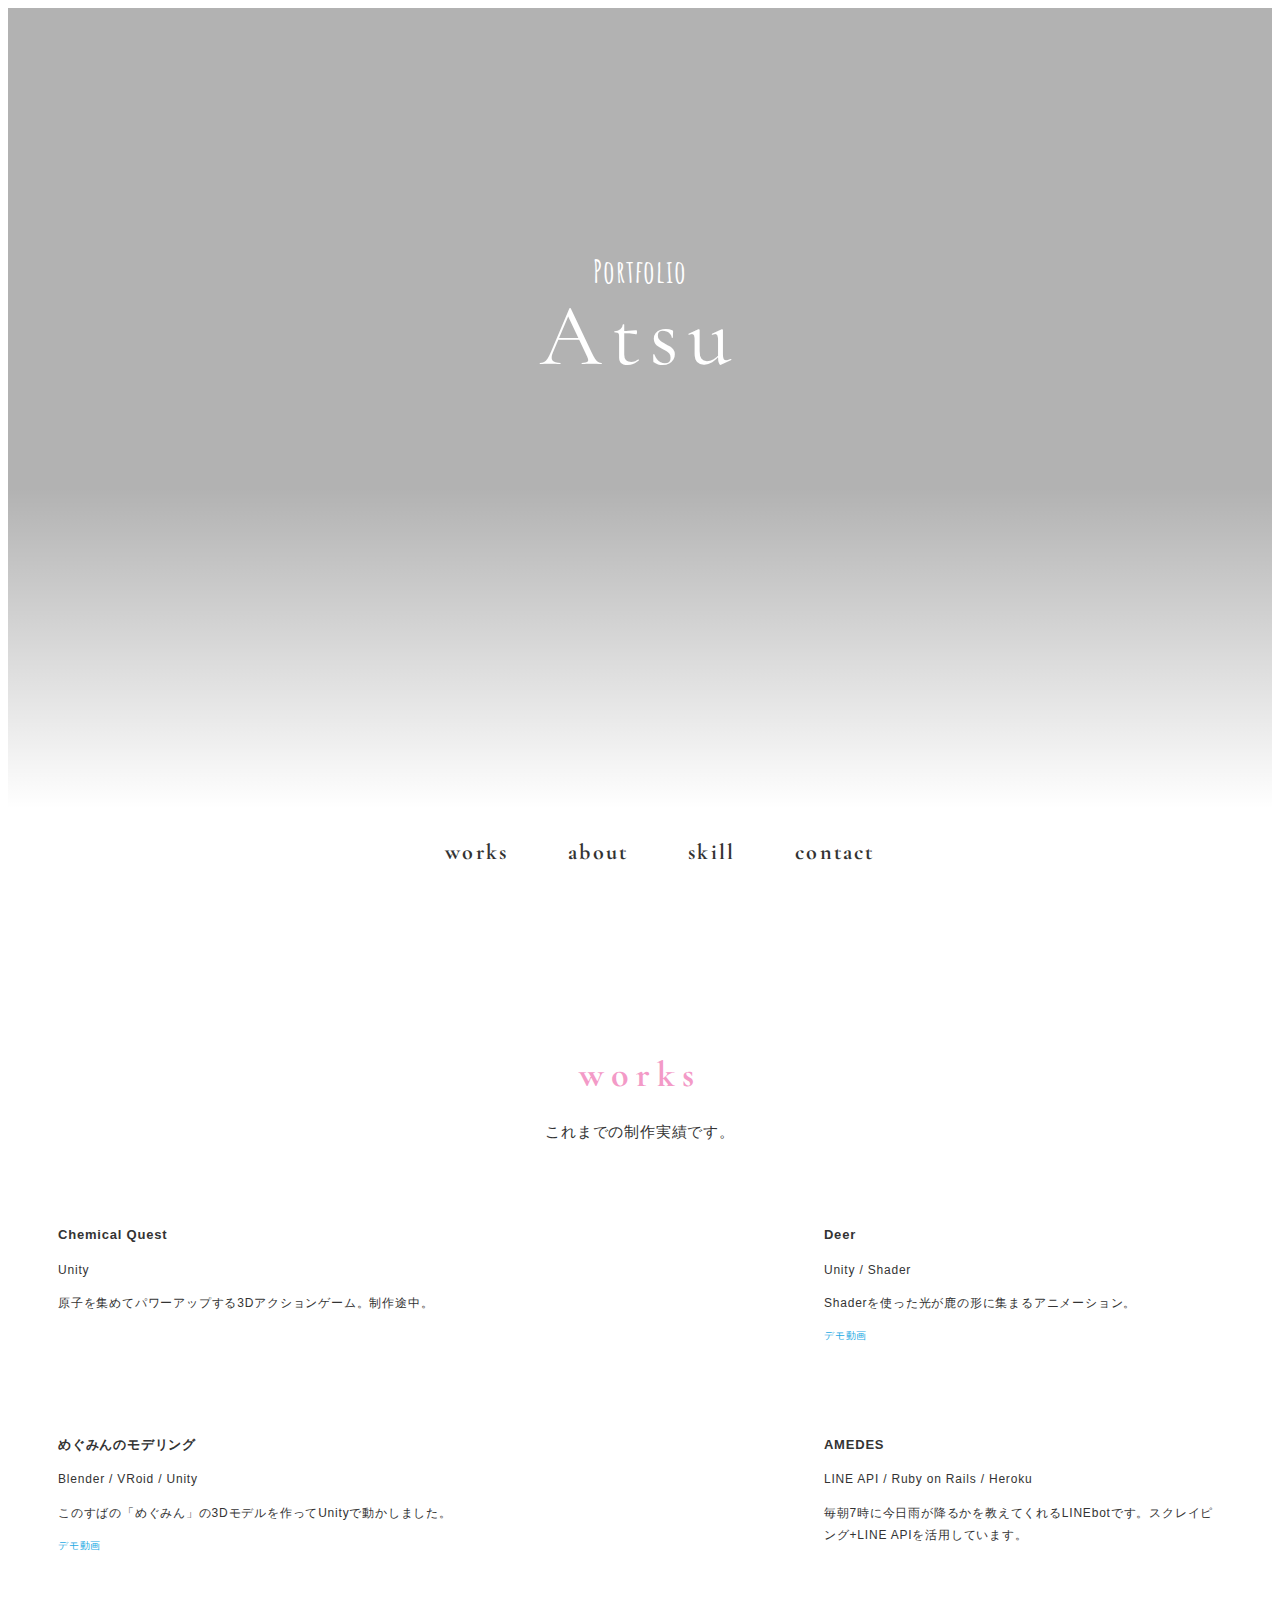
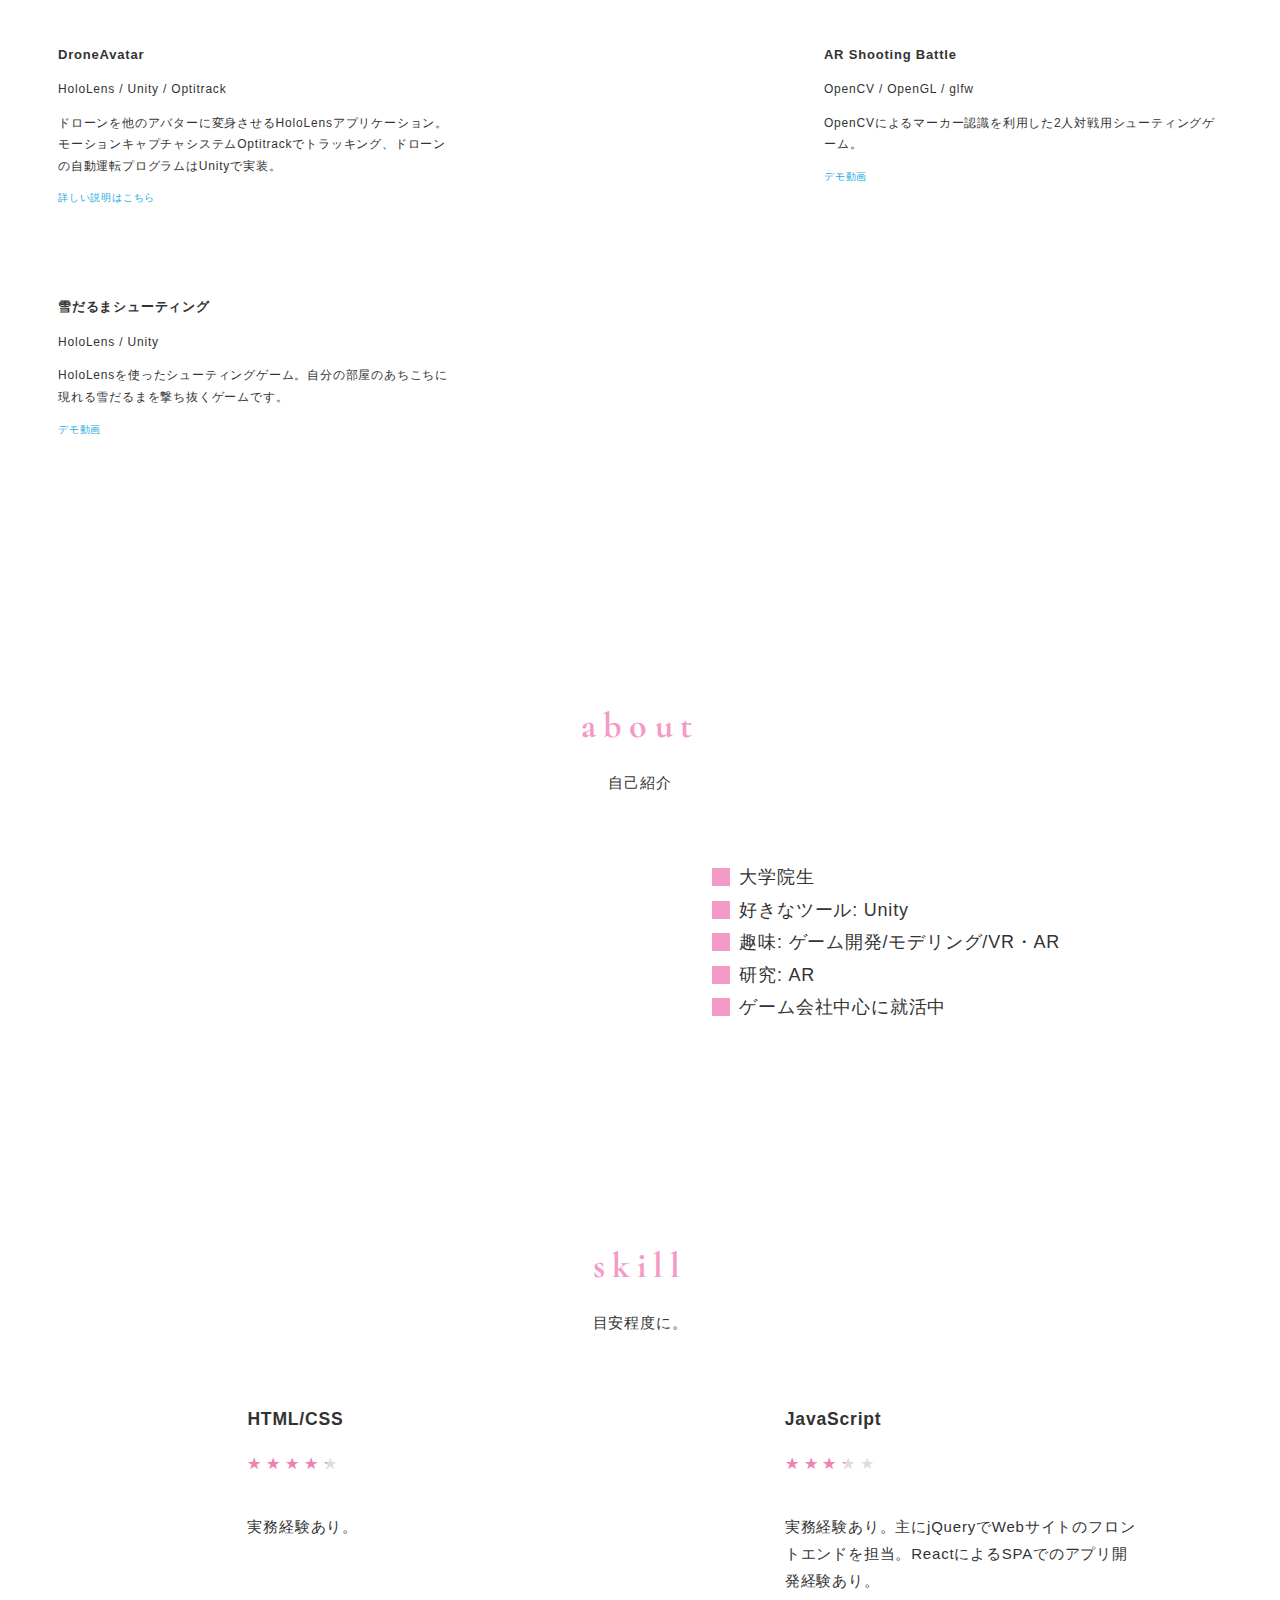
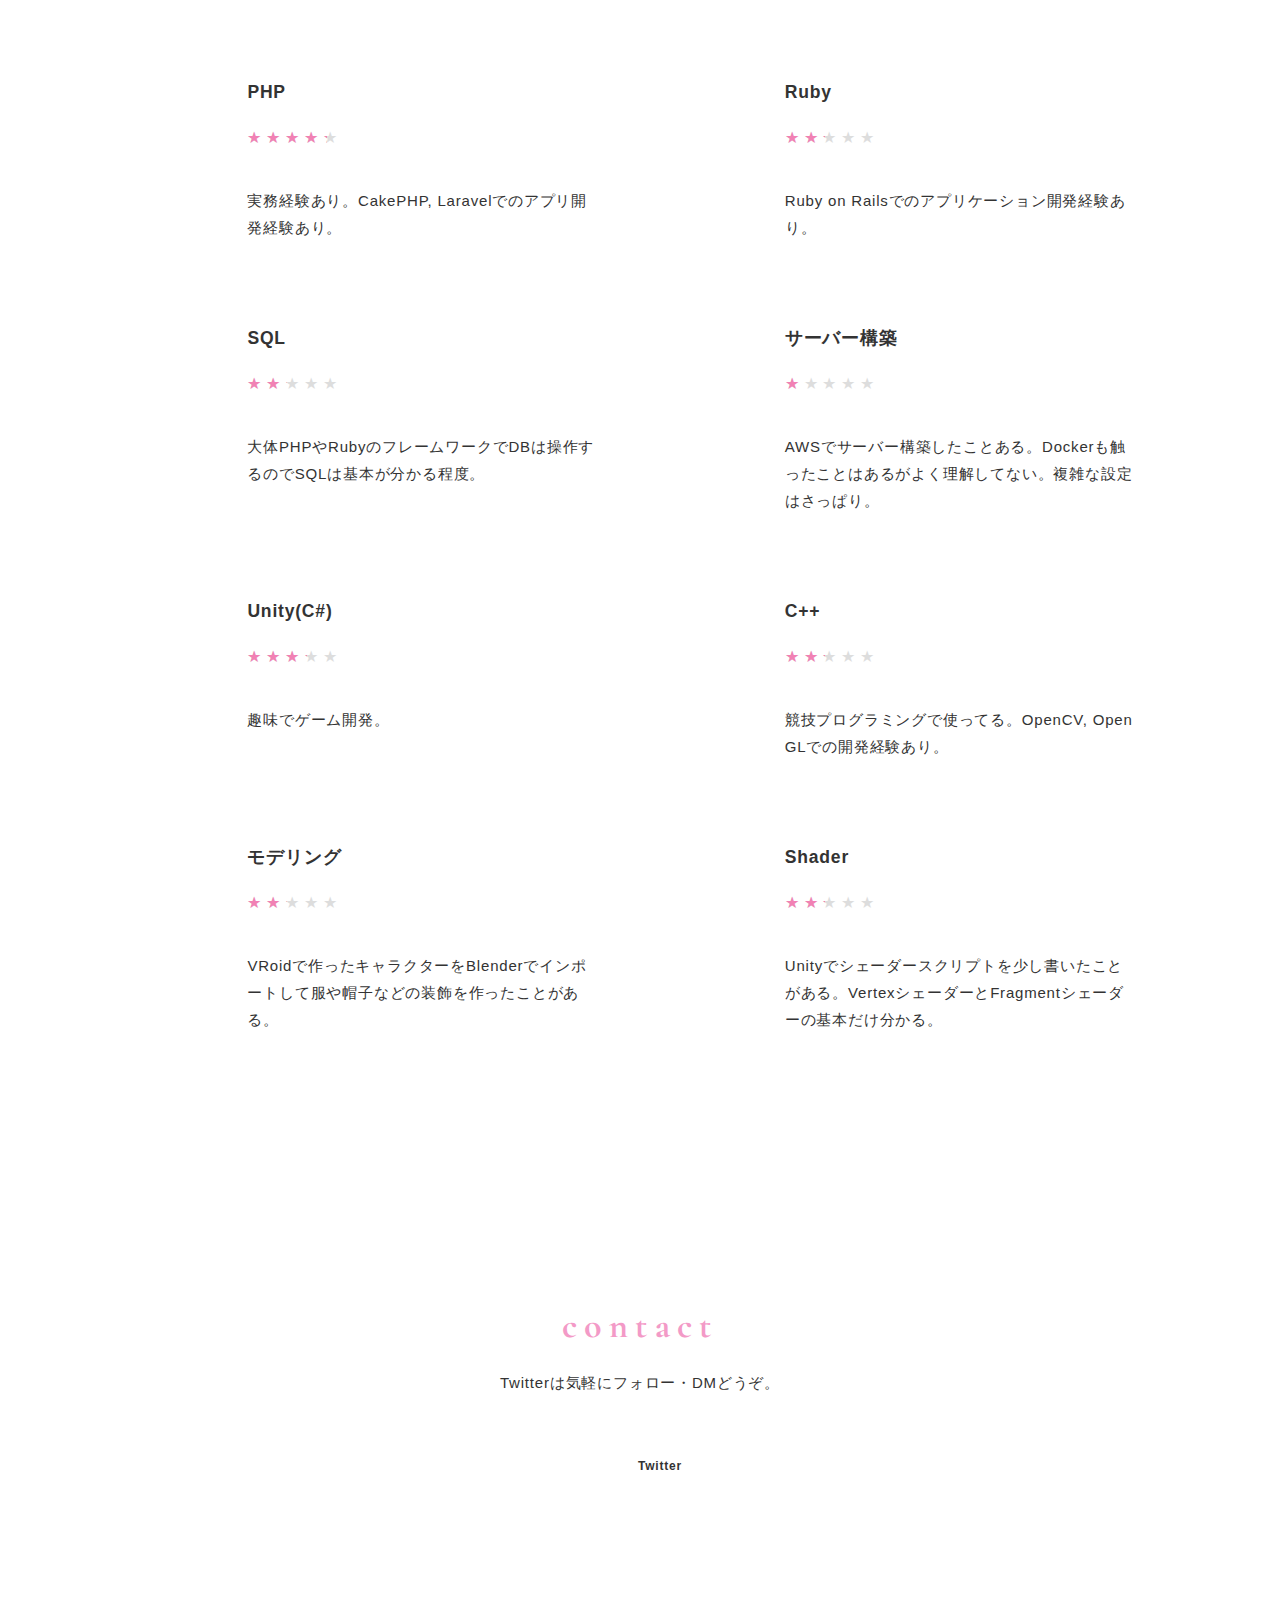
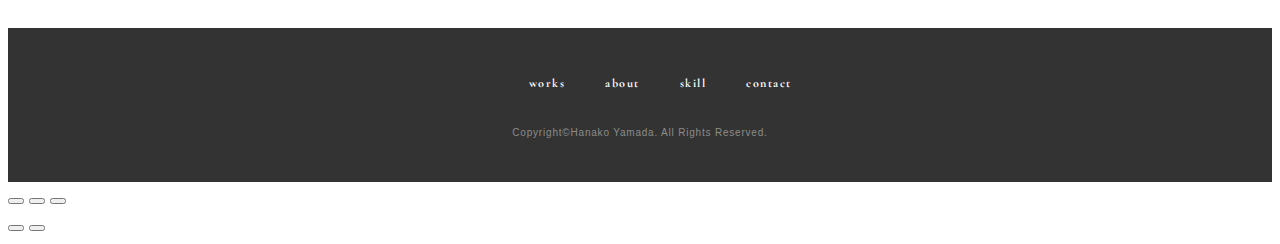
==== index.html @ 98866a59 "[update]aboutをリストに変更" ====
<!DOCTYPE html>
<html>

<head>
  <meta charset="utf-8">
  <meta name="viewport" content="width=device-width,initial-scale=1.0,user-scalable=no">
  <meta property='og:type' content='website'>
  <meta property='og:title' content='Webデザイナーヤマダハナコ ポートフォリオ'>
  <meta property='og:url' content='URL入る'>
  <meta property='og:description' content='Webデザイナーヤマダハナコのポートフォリオです。'>
  <meta property="og:image" content="img/ogp.png">
  <meta name="description" content="Webデザイナーヤマダハナコのポートフォリオです。" />
  <title>Atsu | ポートフォリオ</title>
  <link href="https://fonts.googleapis.com/css?family=Cormorant+Garamond&display=swap" rel="stylesheet">
  <link href="https://fonts.googleapis.com/css?family=Amatic+SC&display=swap" rel="stylesheet">
  <link href="css/reset.css" media="all" rel="stylesheet" type="text/css" />
  <!-- <link href="css/photoswipe/photoswipe.css" media="all" rel="stylesheet" type="text/css" />
  <link href="css/photoswipe/default-skin/default-skin.css" media="all" rel="stylesheet" type="text/css" /> -->
  <link href="css/style.css" media="all" rel="stylesheet" type="text/css" />
  <link href="Library/modaal/modaal.min.css" media="all" rel="stylesheet" type="text/css" />
  <link rel="shortcut icon" href="img/favicon.png" />
</head>

<body>
  <div id="wrapper">
    <header id="header">
      <div id="particles"></div>
      <div class="contents-wrapper">
        <div class="gradation">
          <h1 class="logo">
            <span class="logo-name">Portfolio</span>
            <span class="logo-title">Atsu</span>
            <!-- <span class="logo-desc">XR Engineer</span> -->
          </h1>
        </div>
      </div>
    </header>
    <nav id="gnav">
      <ul>
        <!-- <li><a href="#feature">FEATURE</a></li> -->
        <li><a href="#works">WORKS</a></li>
        <li><a href="#about">ABOUT</a></li>
        <li><a href="#skill">SKILL</a></li>
        <li><a href="#contact">CONTACT</a></li>
      </ul>
    </nav>
    <main id="contents">

      <!-- <section class="section" id="feature">
        <div class="inner">
          <div class="section-title-block">
            <h2 class="section-title">FEATURE</h2>
            <p class="section-desc">
              最新の制作実績です。
            </p>
          </div>
          <div class="two-column-wrapper">
            <div class="two-column-image">
              <img src="img/feature/feature.jpg" alt="">
            </div>
            <div class="two-column-desc">
              <p class="text">
                作品タイトル：●●●●●<br> 担当：Design / Coding / WordPress<br> 制作期間：●ヶ月
                <br> URL：
                <a href="#">http://●●●.com</a><br>
                <br> コメント：
                <br>テキストテキストテキストテキストテキストテキストテキストテキストテキストテキストテキストテキストテキストテキストテキストテキストテキストテキストテキストテキストテキストテキストテキストテキストテキストテキストテキストテキストテキストテキストテキストテキストテキストテキストテキストテキストテキストテキストテキストテキストテキストテキストテキストテキストテキストテキストテキストテキストテキストテキストテキストテキストテキストテキストテキストテキストテキストテキストテキストテキストテキストテキストテキストテキストテキストテキストテキストテキストテキストテキストテキストテキストテキストテキストテキストテキストテキスト
              </p>
            </div>
          </div>
        </div>
      </section> -->
      <section class="section" id="works">
        <div class="inner">
          <div class="section-title-block">
            <h2 class="section-title">WORKS</h2>
            <div class="section-desc">
              <p class="text">
                これまでの制作実績です。</p>
            </div>
          </div>
          <div class="card-wrapper my-gallery">
            <figure class="card">
              <!-- <a href="#deer" data-size="980x668" class="card-image modal"> -->
              <img src="img/works/thumb/ChemicalQuest.gif" class="card-image" alt="" />
              <!-- </a> -->
              <figcaption class="card-caption">
                <p class="card-caption-title">Chemical Quest</p>
                <p class="card-caption-info">Unity</p>
                <p class="card-caption-info">原子を集めてパワーアップする3Dアクションゲーム。制作途中。</p>
                <!-- <p class="card-caption-url"><a class="url-link modal" href="#deer">デモ動画</a></p> -->
              </figcaption>
            </figure>
            <figure class="card">
              <a href="#deer" data-size="980x668" class="card-image modal">
                <img src="img/works/thumb/deer.gif" alt="" />
              </a>
              <figcaption class="card-caption">
                <p class="card-caption-title">Deer</p>
                <p class="card-caption-info">Unity / Shader</p>
                <p class="card-caption-info">Shaderを使った光が鹿の形に集まるアニメーション。</p>
                <p class="card-caption-url"><a class="url-link modal" href="#deer">デモ動画</a></p>
                <div id="deer" style="display:none;">
                  <iframe width="560" height="315" src="https://www.youtube.com/embed/GWOJFTMuxb8" frameborder="0"
                    allow="accelerometer; autoplay; encrypted-media; gyroscope; picture-in-picture"
                    allowfullscreen></iframe>
                </div>
              </figcaption>
            </figure>
            <figure class="card">
              <a href="#megumin" data-size="980x668" class="card-image modal">
                <img src="img/works/thumb/megumin.png" alt="" />
              </a>
              <figcaption class="card-caption">
                <p class="card-caption-title">めぐみんのモデリング</p>
                <p class="card-caption-info">Blender / VRoid / Unity</p>
                <p class="card-caption-info">このすばの「めぐみん」の3Dモデルを作ってUnityで動かしました。</p>
                <p class="card-caption-url"><a class="url-link modal" href="#megumin">デモ動画</a></p>
                <div id="megumin" style="display:none;">
                  <iframe width="560" height="315" src="https://www.youtube.com/embed/OOq75uaMnkE" frameborder="0"
                    allow="accelerometer; autoplay; encrypted-media; gyroscope; picture-in-picture"
                    allowfullscreen></iframe>
                </div>
              </figcaption>
            </figure>
            <figure class="card">
              <!-- <a href="img/works/work03.jpg" data-size="980x668" class="card-image"> -->
              <img src="img/works/thumb/AMEDES_thumb.png" class="card-image" alt="" />
              <!-- </a> -->
              <figcaption class="card-caption">
                <p class="card-caption-title">AMEDES</p>
                <p class="card-caption-info">LINE API / Ruby on Rails / Heroku</p>
                <p class="card-caption-info">毎朝7時に今日雨が降るかを教えてくれるLINEbotです。スクレイピング+LINE APIを活用しています。</p>
                <!-- <p class="card-caption-url"><a class="url-link" href="＃" target="_blank">Link</a></p> -->
              </figcaption>
            </figure>
            <figure class="card">
              <a href="https://sway.office.com/o8Y7pdvOqUtuBNiB?ref=Link&loc=mysways" class="card-image"
                target="_blank">
                <img src="img/works/thumb/DroneCamo.gif" alt="" />
              </a>
              <figcaption class="card-caption">
                <p class="card-caption-title">DroneAvatar</p>
                <p class="card-caption-info">HoloLens / Unity / Optitrack</p>
                <p class="card-caption-info">
                  ドローンを他のアバターに変身させるHoloLensアプリケーション。モーションキャプチャシステムOptitrackでトラッキング、ドローンの自動運転プログラムはUnityで実装。</p>
                <p class="card-caption-url"><a class="url-link"
                    href="https://sway.office.com/o8Y7pdvOqUtuBNiB?ref=Link&loc=mysways" target="_blank">詳しい説明はこちら</a>
                </p>

              </figcaption>
            </figure>
            <figure class="card">
              <a href="#arshooting"" data-size=" 980x668" class="card-image modal">
                <img src="img/works/thumb/ARShooting.gif" alt="" />
              </a>
              <figcaption class="card-caption">
                <p class="card-caption-title">AR Shooting Battle</p>
                <p class="card-caption-info">OpenCV / OpenGL / glfw</p>
                <p class="card-caption-info">OpenCVによるマーカー認識を利用した2人対戦用シューティングゲーム。</p>
                <p class="card-caption-url"><a class="url-link modal" href="#arshooting" target="_blank">デモ動画</a></p>
                <div id="arshooting" style="display:none;">
                  <iframe width="560" height="315" src="https://www.youtube.com/embed/e8R17m82y-8" frameborder="0"
                    allow="accelerometer; autoplay; encrypted-media; gyroscope; picture-in-picture"
                    allowfullscreen></iframe>
                </div>
              </figcaption>
            </figure>
            <figure class="card">
              <a href="#snowman" data-size="980x668" class="card-image modal">
                <img src="img/works/thumb/SnowmanShooting.gif" alt="" />
              </a>
              <figcaption class="card-caption">
                <p class="card-caption-title">雪だるまシューティング</p>
                <p class="card-caption-info">HoloLens / Unity</p>
                <p class="card-caption-info">HoloLensを使ったシューティングゲーム。自分の部屋のあちこちに現れる雪だるまを撃ち抜くゲームです。</p>
                <p class="card-caption-url"><a class="url-link modal" href="#snowman" target="_blank">デモ動画</a></p>
                <div id="snowman" style="display:none;">
                  <iframe width="560" height="315" src="https://www.youtube.com/embed/kNoh2jkIhig" frameborder="0"
                    allow="accelerometer; autoplay; encrypted-media; gyroscope; picture-in-picture"
                    allowfullscreen></iframe>
                </div>
              </figcaption>
            </figure>

          </div>
        </div>
      </section>

      <section class="section" id="about">
        <div class="inner">
          <div class="section-title-block">
            <h2 class="section-title">ABOUT</h2>
            <p class="section-desc">
              自己紹介
            </p>
          </div>
          <div class="two-column-wrapper">
            <div class="two-column-image">
              <img src="img/profile/profile.jpg" alt="">
            </div>
            <div class="two-column-desc">
              <p class="text">
                <ul class="squere-list">
                  <li>大学院生</li>
                  <li>好きなツール: Unity</li>
                  <li>趣味: ゲーム開発/モデリング/VR・AR</li>
                  <li>研究: AR</li>
                  <li>ゲーム会社中心に就活中</li>
                </ul>
              </p>
            </div>
          </div>
        </div>
      </section>
      <section class="section" id="skill">
        <div class="inner">
          <div class="section-title-block">
            <h2 class="section-title">SKILL</h2>
            <p class="section-desc">
              目安程度に。
            </p>
          </div>
          <div class="card-wrapper">
            <div class="card">
              <div class="skill-icon">
                <img src="img/skill/html.png" alt="">
              </div>
              <div class="skill-desc">
                <h3 class="skill-desc-title">HTML/CSS</h3>
                <div class="rating">
                  <p class="rate rate4"></p>
                </div>
                <p class="text">実務経験あり。</p>
              </div>
            </div>
            <div class="card">
              <div class="skill-icon">
                <img src="img/skill/js.png" alt="">
              </div>
              <div class="skill-desc">
                <h3 class="skill-desc-title">JavaScript</h3>
                <div class="rating">
                  <p class="rate rate3"></p>
                </div>
                <p class="text">実務経験あり。主にjQueryでWebサイトのフロントエンドを担当。ReactによるSPAでのアプリ開発経験あり。</p>
              </div>
            </div>
            <div class="card">
              <div class="skill-icon">
                <img src="img/skill/php.png" alt="">
              </div>
              <div class="skill-desc">
                <h3 class="skill-desc-title">PHP</h3>
                <div class="rating">
                  <p class="rate rate4"></p>
                </div>
                <p class="text">実務経験あり。CakePHP, Laravelでのアプリ開発経験あり。</p>
              </div>
            </div>
            <div class="card">
              <div class="skill-icon">
                <img src="img/skill/rails.png" alt="">
              </div>
              <div class="skill-desc">
                <h3 class="skill-desc-title">Ruby</h3>
                <div class="rating">
                  <p class="rate rate2"></p>
                </div>
                <p class="text">Ruby on Railsでのアプリケーション開発経験あり。</p>
              </div>
            </div>
            <div class="card">
              <div class="skill-icon">
                <img src="img/skill/sql.png" alt="">
              </div>
              <div class="skill-desc">
                <h3 class="skill-desc-title">SQL</h3>
                <div class="rating">
                  <p class="rate rate2"></p>
                </div>
                <p class="text">大体PHPやRubyのフレームワークでDBは操作するのでSQLは基本が分かる程度。</p>
              </div>
            </div>
            <div class="card">
              <div class="skill-icon">
                <img src="img/skill/aws.png" alt="">
              </div>
              <div class="skill-desc">
                <h3 class="skill-desc-title">サーバー構築</h3>
                <div class="rating">
                  <p class="rate rate1"></p>
                </div>
                <p class="text">AWSでサーバー構築したことある。Dockerも触ったことはあるがよく理解してない。複雑な設定はさっぱり。</p>
              </div>
            </div>
            <div class="card">
              <div class="skill-icon">
                <img src="img/skill/unity.png" alt="">
              </div>
              <div class="skill-desc">
                <h3 class="skill-desc-title">Unity(C#)</h3>
                <div class="rating">
                  <p class="rate rate3"></p>
                </div>
                <p class="text">趣味でゲーム開発。</p>
              </div>
            </div>
            <div class="card">
              <div class="skill-icon">
                <img src="img/skill/cpp.png" alt="">
              </div>
              <div class="skill-desc">
                <h3 class="skill-desc-title">C++</h3>
                <div class="rating">
                  <p class="rate rate2"></p>
                </div>
                <p class="text">競技プログラミングで使ってる。OpenCV, OpenGLでの開発経験あり。</p>
              </div>
            </div>
            <div class="card">
              <div class="skill-icon">
                <img src="img/skill/blender.png" alt="">
              </div>
              <div class="skill-desc">
                <h3 class="skill-desc-title">モデリング</h3>
                <div class="rating">
                  <p class="rate rate2"></p>
                </div>
                <p class="text">VRoidで作ったキャラクターをBlenderでインポートして服や帽子などの装飾を作ったことがある。</p>
              </div>
            </div>
            <div class="card">
              <div class="skill-icon">
                <img src="img/skill/shader.png" alt="">
              </div>
              <div class="skill-desc">
                <h3 class="skill-desc-title">Shader</h3>
                <div class="rating">
                  <p class="rate rate2"></p>
                </div>
                <p class="text">Unityでシェーダースクリプトを少し書いたことがある。VertexシェーダーとFragmentシェーダーの基本だけ分かる。</p>
              </div>
            </div>
          </div>
        </div>
      </section>
      <section class="section" id="contact">
        <div class="inner">
          <div class="section-title-block">
            <h2 class="section-title">CONTACT</h2>
            <p class="section-desc">
              Twitterは気軽にフォロー・DMどうぞ。
            </p>
          </div>
          <div class="contact-wrapper">
            <div class="contact-list">
              <ul>
                <!-- <li><a href="#"><img src="img/contact/icon_contact.png" alt=""><span
                      class="contact-list-desc">フォーム</span></a></li> -->
                <li><a href="https://twitter.com/atsmr30" target="_blank"><img src="img/contact/twitter.png"
                      alt=""><span class="contact-list-desc">Twitter</span></a></li>
                <!-- <li><a href="#" target="_blank"><img src="img/contact/icon_contact.png" alt=""><span
                      class="contact-list-desc">Facebook</span></a></li> -->
              </ul>
            </div>
          </div>
        </div>
      </section>
      <ul class="bg-bubbles">
        <li></li>
        <li></li>
        <li></li>
        <li></li>
        <li></li>
        <li></li>
        <li></li>
        <li></li>
        <li></li>
        <li></li>
        <li></li>
        <li></li>
        <li></li>
        <li></li>
        <li></li>
        <li></li>
        <li></li>
        <li></li>
        <li></li>
        <li></li>
      </ul>

    </main>
    <footer id="footer">
      <div class="inner">
        <nav class="footer-link">
          <ul>
            <!-- <li><a href="#feature">FEATURE</a></li> -->
            <li><a href="#works">WORKS</a></li>
            <li><a href="#about">ABOUT</a></li>
            <li><a href="#skill">SKILL</a></li>
            <li><a href="#contact">CONTACT</a></li>
          </ul>
        </nav>
        <p class="copyright">Copyright&copy;Hanako Yamada. All Rights Reserved.</p>
      </div>
    </footer>
  </div>


  <!-- Root element of PhotoSwipe. Must have class pswp. -->
  <div class="pswp" tabindex="-1" role="dialog" aria-hidden="true">

    <!-- Background of PhotoSwipe.
           It's a separate element as animating opacity is faster than rgba(). -->
    <div class="pswp__bg"></div>

    <!-- Slides wrapper with overflow:hidden. -->
    <div class="pswp__scroll-wrap">

      <!-- Container that holds slides.
              PhotoSwipe keeps only 3 of them in the DOM to save memory.
              Don't modify these 3 pswp__item elements, data is added later on. -->
      <div class="pswp__container">
        <div class="pswp__item"></div>
        <div class="pswp__item"></div>
        <div class="pswp__item"></div>
      </div>

      <!-- Default (PhotoSwipeUI_Default) interface on top of sliding area. Can be changed. -->
      <div class="pswp__ui pswp__ui--hidden">

        <div class="pswp__top-bar">

          <!--  Controls are self-explanatory. Order can be changed. -->

          <div class="pswp__counter"></div>

          <button class="pswp__button pswp__button--close" title="Close (Esc)"></button>



          <button class="pswp__button pswp__button--fs" title="Toggle fullscreen"></button>

          <button class="pswp__button pswp__button--zoom" title="Zoom in/out"></button>

          <!-- Preloader demo http://codepen.io/dimsemenov/pen/yyBWoR -->
          <!-- element will get class pswp__preloader--active when preloader is running -->
          <div class="pswp__preloader">
            <div class="pswp__preloader__icn">
              <div class="pswp__preloader__cut">
                <div class="pswp__preloader__donut"></div>
              </div>
            </div>
          </div>
        </div>

        <div class="pswp__share-modal pswp__share-modal--hidden pswp__single-tap">
          <div class="pswp__share-tooltip"></div>
        </div>

        <button class="pswp__button pswp__button--arrow--left" title="Previous (arrow left)">
        </button>

        <button class="pswp__button pswp__button--arrow--right" title="Next (arrow right)">
        </button>

        <div class="pswp__caption">
          <div class="pswp__caption__center"></div>
        </div>

      </div>

    </div>


  </div>
  <script src="https://ajax.googleapis.com/ajax/libs/jquery/1.12.4/jquery.min.js"></script>
  <!-- <script type='text/javascript' src="js/photoswipe/photoswipe.min.js"></script>
  <script type='text/javascript' src="js/photoswipe/photoswipe-ui-default.js"></script>
  <script type='text/javascript' src="js/photoswipe/photoswipe_setup.js"></script> -->
  <script type='text/javascript' src="Library/modaal/modaal.min.js"></script>
  <script type='text/javascript' src="js/script.js"></script>
  <script type='text/javascript' src="Library/particles/particles.min.js"></script>
  <script type='text/javascript' src="Library/particles/setting.js"></script>
</body>

</html>
---- css/style.css ----
/* CSS Document */

*,
*:before,
*:after {
  -webkit-box-sizing: border-box;
  -moz-box-sizing: border-box;
  -o-box-sizing: border-box;
  -ms-box-sizing: border-box;
  box-sizing: border-box;
}

body {
  font-family: 'ヒラギノ角ゴ Pro W3', 'Hiragino Kaku Gothic Pro', "游ゴシック Medium", "Yu Gothic Medium", "游ゴシック体", YuGothic, 'メイリオ', Meiryo, Osaka, 'ＭＳ Ｐゴシック', 'MS PGothic', sans-serif;
  color: #333;
  font-size: 15px;
  line-height: 1.8;
  letter-spacing: .8px;
  word-break: break-all;
}

a {
  color: #1ca9e3;
  text-decoration: none;
}

a:hover,
a:hover img {
  opacity: .8;
  -webkit-transition: all .3s;
  -moz-transition: all .3s;
  -ms-transition: all .3s;
  -o-transition: all .3s;
  transition: all .3s;
}

img,
video,
object {
  max-width: 100%;
  height: auto;
  border: none;
  vertical-align: bottom;
  display: block;
}

ul,
li {
  list-style: none;
}

.card-image,
.two-column-image img,
.skill-icon img,
.contact-list a {
  z-index: 10;
  position: relative;
}

/*--------------------------------
　全体
---------------------------------*/

#wrapper {
  background-color: #fff;
}

.inner {
  max-width: 1320px;
  width: 100%;
  margin: 0 auto;
  padding: 0 10px;
}

#contents {
  padding: 50px 0;
  /* padding: 100px 0; */
  position: relative;
}

/*--------------------------------
　ヘッダー
---------------------------------*/

#header {
  /* height: 550px; */
  height: 800px;
}

#header {
  background-image: url("../img/top/back.jpg");
  background-size: cover;
}

#header #particles {
  position: absolute;
  width: 100%;
}

#header .contents-wrapper {
  background-color: rgba(0, 0, 0, 0.3);
  width: 100%;
  height: 100%;
}

#header .gradation {
  width: 100%;
  height: 100%;
  padding-bottom: 180px;

  background: -moz-linear-gradient(top, rgba(255, 255, 255, 0) 60%, #FFF);
  background: -webkit-linear-gradient(top, rgba(255, 255, 255, 0) 60%, #FFF);
  background: linear-gradient(to bottom, rgba(255, 255, 255, 0) 60%, #FFF);

  display: -webkit-box;
  display: -ms-flexbox;
  display: flex;
  -webkit-box-pack: center;
  -ms-flex-pack: center;
  justify-content: center;
  -webkit-align-items: center;
  -ms-align-items: center;
  align-items: center;
}

#header .logo {
  display: block;
}

#header .logo-name {
  display: block;
  font-family: 'Amatic SC', cursive;
  font-size: 32px;
  line-height: 1;
  text-align: center;
  color: #fff;
  /* color: #757575; */
  margin-bottom: 5px;
}

#header .logo-title {
  font-family: 'Cormorant Garamond', serif;
  font-size: 88px;
  font-weight: normal;
  color: #fff;
  /* color: #f39ac7; */
  line-height: 1;
  letter-spacing: .1em;
}

#header .logo-desc {
  font-family: "ヒラギノ明朝 Pro", "Hiragino Mincho Pro", "游明朝体", "Yu Mincho", YuMincho, "MS P明朝", "MS PMincho", serif;
  display: block;
  font-size: 14px;
  letter-spacing: .2em;
  text-align: center;
  margin-top: 10px;
  color: #fff;
}

/*--------------------------------
　グローバルナビ
---------------------------------*/

#gnav {
  padding: 10px;
  font-family: 'Cormorant Garamond', serif;

  z-index: 100;
}

#gnav ul {
  display: -webkit-box;
  display: -ms-flexbox;
  display: flex;
  -ms-flex-wrap: wrap;
  flex-wrap: wrap;
  -webkit-box-pack: center;
  -ms-flex-pack: center;
  justify-content: center;
}

#gnav li {
  padding: 0 30px;
}

#gnav li a {
  font-weight: bold;
  font-size: 22px;
  /* font-size: 16px; */
  color: #333;
  letter-spacing: .1em;
  text-transform: lowercase;
}

#gnav.fixed {
  position: fixed;
  top: 0;
  left: 0;
  width: 100%;
  background-color: #fff;
  box-shadow: 0px 6px 3px -3px rgba(0, 0, 0, 0.2);
  -webkit-box-shadow: 0px 6px 3px -3px rgba(0, 0, 0, 0.2);
  -moz-box-shadow: 0px 6px 3px -3px rgba(0, 0, 0, 0.2);
  transform: translate3d(0, 0, 0);
}

/*--------------------------------
　Section
---------------------------------*/

.section .inner {
  padding: 80px 10px;
}

.section .section-title-block {
  text-align: center;
  margin-bottom: 30px;
}

.section .section-title {
  font-family: 'Cormorant Garamond', serif;
  text-transform: lowercase;
  letter-spacing: .2em;
  display: inline-block;
  font-size: 36px;
  line-height: 1;
  margin-bottom: 10px;
  color: #f39ac7;
}

.section .section-desc {
  text-align: center;
}

.two-column-wrapper {
  width: 80%;
  margin: 0 auto;
  padding: 20px 0;
  display: -webkit-box;
  display: -ms-flexbox;
  display: flex;
  -ms-flex-wrap: nowrap;
  flex-wrap: nowrap;
  -webkit-box-pack: justify;
  -ms-flex-pack: justify;
  justify-content: space-between;
}

.two-column-image {
  width: 33%;
}

.two-column-image img {
  margin: 0 auto;
}

.two-column-desc {
  width: 62%;
}

/*--------------------------------
　feature
---------------------------------*/

#feature .two-column-image {
  width: 48%;
}

#feature .two-column-desc {
  width: 48%;
}

/*--------------------------------
　works
---------------------------------*/

#works .card {
  width: 32%;
}

#works .card {
  margin-bottom: 50px;
}

#works .card-image {
  display: block;
  margin-bottom: 8px;
}

#works .card-caption-title {
  font-size: 13px;
  font-weight: bold;
}

#works .card-caption-info {
  font-size: 12px;
}

#works .card-caption-url {
  font-size: 10px;
}

#works .card-wrapper {
  padding: 20px 0;
  display: -webkit-box;
  display: -ms-flexbox;
  display: flex;
  -ms-flex-wrap: wrap;
  flex-wrap: wrap;
  -webkit-box-pack: justify;
  -ms-flex-pack: justify;
  justify-content: space-between;
}

/*--------------------------------
　about
---------------------------------*/

#about .two-column-wrapper {
  justify-content: space-around;
}

#about .two-column-image {
  width: 33%;
  overflow: hidden;
  border-radius: 50%;
}

#about .two-column-desc {
  width: 40%;
}

.squere-list li {
  font-size: 18px;
}

.squere-list li:before {
  content: '';
  display: inline-block;
  width: 1em;
  height: 1em;
  margin-right: .5em;
  background: #f39ac7;
  /* transform: rotate(45deg); */
  vertical-align: -3px;
}

.squere-list li:hover:before {
  animation: rot 2s linear infinite;
}

@keyframes rot {
  0% {
    transform: rotate(0deg);
  }

  100% {
    transform: rotate(360deg);
  }
}

/*--------------------------------
 skill
---------------------------------*/

#skill .card-wrapper {
  width: 80%;
  margin: 0 auto;
  padding: 20px 0;
  display: -webkit-box;
  display: -ms-flexbox;
  display: flex;
  -ms-flex-wrap: wrap;
  flex-wrap: wrap;
  -webkit-box-pack: justify;
  -ms-flex-pack: justify;
  justify-content: space-between;
}

#skill .card {
  flex-basis: 46%;
  margin-bottom: 50px;
  display: -webkit-box;
  display: -ms-flexbox;
  display: flex;
  -ms-flex-wrap: nowrap;
  flex-wrap: nowrap;
  -webkit-box-pack: justify;
  -ms-flex-pack: justify;
  justify-content: space-between;
}

/* #skill .card:first-child {
  flex-basis: 100%;
} */

#skill .skill-icon {
  flex-basis: 75px;
}

#skill .skill-icon img {
  width: 75px;
}

#skill .skill-desc {
  flex-basis: calc(100% - 75px - 30px);
}

#skill .skill-desc-title {
  margin-bottom: 3px;
}

#skill .rate {
  font-size: 16px;
  position: relative;
  display: inline-block;
  width: 100%;
  height: 20px;
  letter-spacing: .3em;
}

#skill .rate:before,
#skill .rate:after {
  line-height: 20px;
  position: absolute;
  top: 0;
  left: 0;
  display: inline-block;
  height: 20px;
  content: "★★★★★";
}

#skill .rate:before {
  color: #ddd;
}

#skill .rate:after {
  overflow: hidden;
  white-space: nowrap;
  color: #f181b4;
}

#skill .rate1:after {
  width: 20px;
}

#skill .rate2:after {
  width: 40px;
}

#skill .rate3:after {
  width: 60px;
}

#skill .rate4:after {
  width: 80px;
}

#skill .rate5:after {
  width: 100px;
}

/*--------------------------------
 contact
---------------------------------*/

#contact .contact-list {
  padding: 20px 0;
}

#contact .contact-list ul {
  width: 40%;
  margin: 0 auto;
  display: -webkit-box;
  display: -ms-flexbox;
  display: flex;
  -ms-flex-wrap: wrap;
  flex-wrap: wrap;
  -webkit-box-pack: justify;
  -ms-flex-pack: justify;
  /* justify-content: space-between; */
  justify-content: center;
  align-self: flex-end;
  ;
}

#contact .contact-list li {
  text-align: center;
}

#contact .contact-list li a {
  color: #333;
}

#contact .contact-list li img {
  width: 60px;
  margin: 0 auto 5px;
}

#contact .contact-list-desc {
  font-size: 12px;
  font-weight: bold;
}

/*--------------------------------
 Footer
---------------------------------*/

#footer {
  background-color: #333;
}

#footer .inner {
  padding: 30px;
}

#footer .footer-link ul {
  font-family: 'Cormorant Garamond', serif;
  letter-spacing: .1em;
  text-transform: lowercase;
  margin-bottom: 30px;
  display: -webkit-box;
  display: -ms-flexbox;
  display: flex;
  -ms-flex-wrap: wrap;
  flex-wrap: wrap;
  -webkit-justify-content: center;
  -moz-justify-content: center;
  justify-content: center;
}

#footer .footer-link li {
  font-size: 12px;
  padding: 0 20px;
}

#footer .footer-link li a {
  color: #fff;
  font-weight: bold;
}

#footer .copyright {
  font-size: 10px;
  color: #8c8c8c;
  text-align: center;
}

/*--------------------------------
 Modaal
---------------------------------*/
.modaal-content-container {
  text-align: center;
}


/*--------------------------------
 BackGround Squre Animation
---------------------------------*/

.bg-bubbles {
  position: absolute;
  top: 0;
  left: 0;
  width: 100%;
  height: 100%;
  z-index: 1;
  pointer-events: none;
}

.bg-bubbles li {
  position: absolute;
  list-style: none;
  display: block;
  width: 40px;
  height: 40px;
  opacity: 0;
  z-index: 1;
  background-color: rgba(100, 100, 255, 0.15);
  /* bottom: -160px; */
  -webkit-animation: square linear 60s infinite;
  animation: square linear 60s infinite;
}

.bg-bubbles li:nth-child(1) {
  left: 10%;
  width: 40px;
  height: 40px;
}

.bg-bubbles li:nth-child(2) {
  left: 60%;
  width: 80px;
  height: 80px;
  -webkit-animation-delay: 2s;
  animation-delay: 2s;
  -webkit-animation-duration: 50s;
  animation-duration: 50s;
  background-color: rgba(100, 255, 100, 0.25);
}

.bg-bubbles li:nth-child(3) {
  left: 25%;
  width: 40px;
  height: 40px;
  -webkit-animation-delay: 5s;
  animation-delay: 5s;
}

.bg-bubbles li:nth-child(4) {
  left: 40%;
  width: 60px;
  height: 60px;
  -webkit-animation-delay: 8s;
  animation-delay: 8s;
  -webkit-animation-duration: 40s;
  animation-duration: 40s;
  background-color: rgba(255, 100, 100, 0.25);
}

.bg-bubbles li:nth-child(5) {
  left: 70%;
  width: 20px;
  height: 20px;
  -webkit-animation-delay: 11s;
  animation-delay: 11s;
  -webkit-animation-duration: 50s;
  animation-duration: 50s;
}

.bg-bubbles li:nth-child(6) {
  left: 80%;
  width: 70px;
  height: 70px;
  -webkit-animation-delay: 15s;
  animation-delay: 15s;
  background-color: rgba(100, 255, 100, 0.2);
}

.bg-bubbles li:nth-child(7) {
  left: 32%;
  width: 40px;
  height: 40px;
  -webkit-animation-delay: 18s;
  animation-delay: 18s;
}

.bg-bubbles li:nth-child(8) {
  left: 55%;
  width: 20px;
  height: 20px;
  -webkit-animation-delay: 21s;
  animation-delay: 21s;
  -webkit-animation-duration: 40s;
  animation-duration: 40s;
  background-color: rgba(255, 100, 100, 0.3);
}

.bg-bubbles li:nth-child(9) {
  left: 25%;
  width: 30px;
  height: 30px;
  -webkit-animation-delay: 23s;
  animation-delay: 23s;
  -webkit-animation-duration: 40s;
  animation-duration: 40s;
  background-color: rgba(100, 255, 100, 0.3);
}

.bg-bubbles li:nth-child(10) {
  left: 90%;
  width: 50px;
  height: 50px;
  -webkit-animation-delay: 26s;
  animation-delay: 26s;
}

.bg-bubbles li:nth-child(11) {
  left: 60%;
  width: 80px;
  height: 80px;
  -webkit-animation-delay: 30s;
  animation-delay: 30s;
  background-color: rgba(255, 100, 255, 0.3);
}

.bg-bubbles li:nth-child(12) {
  left: 60%;
  width: 30px;
  height: 30px;
  -webkit-animation-delay: 33s;
  animation-delay: 33s;
  -webkit-animation-duration: 40s;
  animation-duration: 40s;
  background-color: rgba(255, 100, 100, 0.3);
}

.bg-bubbles li:nth-child(13) {
  left: 90%;
  width: 20px;
  height: 20px;
  -webkit-animation-delay: 36s;
  animation-delay: 36s;
  background-color: rgba(100, 255, 100, 0.3);
}

.bg-bubbles li:nth-child(14) {
  left: 20%;
  width: 40px;
  height: 40px;
  -webkit-animation-delay: 40s;
  animation-delay: 40s;
  -webkit-animation-duration: 40s;
  animation-duration: 40s;
}

.bg-bubbles li:nth-child(15) {
  left: 50%;
  width: 70px;
  height: 70px;
  -webkit-animation-delay: 43s;
  animation-delay: 43s;
  background-color: rgba(255, 100, 255, 0.3);
}

.bg-bubbles li:nth-child(16) {
  left: 10%;
  width: 30px;
  height: 30px;
  -webkit-animation-delay: 46s;
  animation-delay: 46s;
}

.bg-bubbles li:nth-child(17) {
  left: 70%;
  width: 80px;
  height: 80px;
  -webkit-animation-delay: 50s;
  animation-delay: 50s;
  -webkit-animation-duration: 40s;
  animation-duration: 40s;
  background-color: rgba(255, 255, 100, 0.3);
}

.bg-bubbles li:nth-child(18) {
  left: 20%;
  width: 20px;
  height: 20px;
  -webkit-animation-delay: 52s;
  animation-delay: 52s;
  background-color: rgba(100, 255, 100, 0.3);
}

.bg-bubbles li:nth-child(19) {
  left: 40%;
  width: 50px;
  height: 50px;
  -webkit-animation-delay: 55s;
  animation-delay: 55s;
}

.bg-bubbles li:nth-child(20) {
  left: 70%;
  width: 20px;
  height: 20px;
  -webkit-animation-delay: 58s;
  animation-delay: 58s;
  -webkit-animation-duration: 40s;
  animation-duration: 40s;
  background-color: rgba(255, 100, 100, 0.3);
}


@-webkit-keyframes square {
  0% {
    bottom: 0%;
    opacity: 0;
  }

  10% {
    opacity: 1;
  }

  95% {
    opacity: 1;
  }

  100% {
    -webkit-transform: rotate(600deg);
    transform: rotate(600deg);
    bottom: 100%;
    opacity: 0;
  }
}

@keyframes square {
  0% {
    bottom: 0%;
    opacity: 0;
  }

  10% {
    opacity: 1;
  }

  95% {
    opacity: 1;
  }

  100% {
    -webkit-transform: rotate(600deg);
    transform: rotate(600deg);
    bottom: 100%;
    opacity: 0;
  }
}


/*media Queries 767
----------------------------------------------------*/

@media screen and (max-width: 767px) {
  body {
    font-size: 13px;
    line-height: 1.7;
  }

  #header {
    height: 60vh;
  }

  #header .logo-title {
    font-size: 40px;
  }

  #header .logo-name {
    font-size: 16px;
  }

  #header .logo-desc {
    font-size: 10px;
  }

  #gnav li {
    padding: 0 10px;
  }

  #gnav li a {
    font-size: 12px;
  }

  #gnav li a:hover {
    opacity: 1;
  }

  #contents {
    padding: 40px 0;
  }

  .section .inner {
    padding: 30px 15px;
  }

  .section .section-title-block {
    margin-bottom: 10px;
  }

  .section .section-title {
    font-size: 32px;
  }

  #feature .two-column-wrapper {
    width: 100%;
    -ms-flex-wrap: wrap;
    flex-wrap: wrap;
  }

  #feature .two-column-image {
    width: 90%;
    margin: 0 auto 20px;
  }

  #feature .two-column-desc {
    width: 100%;
  }

  #works .card {
    width: 48%;
  }

  #works .card-caption-title {
    font-size: 12px;
  }

  #works .card-caption-info {
    font-size: 11px;
  }

  #about .two-column-wrapper {
    width: 100%;
    -ms-flex-wrap: wrap;
    flex-wrap: wrap;
  }

  #about .two-column-image {
    width: 50%;
    margin: 0 auto 20px;
  }

  #about .two-column-desc {
    width: 100%;
  }

  #skill .card-wrapper {
    width: 100%;
  }

  #skill .card {
    flex-basis: 100%;
  }

  #skill .skill-icon {
    flex-basis: 45px;
  }

  #skill .skill-icon img {
    width: 45px;
  }

  #skill .skill-desc {
    flex-basis: calc(100% - 45px - 20px);
  }

  #skill .rate {
    height: 15px;
    font-size: 15px;
  }

  #skill .rate:before,
  #skill .rate:after {
    height: 15px;
    line-height: 15px;
  }

  #skill .rate1:after {
    width: 15px;
  }

  #skill .rate2:after {
    width: 35px;
  }

  #skill .rate3:after {
    width: 55px;
  }

  #skill .rate4:after {
    width: 75px;
  }

  #skill .rate5:after {
    width: 95px;
  }

  #contact .contact-list ul {
    width: 100%;
  }

  #contact .contact-list li {
    flex-basis: 30%;
  }

  #contact .contact-list li img {
    width: 30px;
  }

  #contact .contact-list-desc {
    font-size: 12px;
  }

  #footer .inner {
    padding: 20px 0;
  }

  #footer .footer-link li {
    font-size: 10px;
    padding: 0 10px;
    margin-bottom: 5px;
  }
}
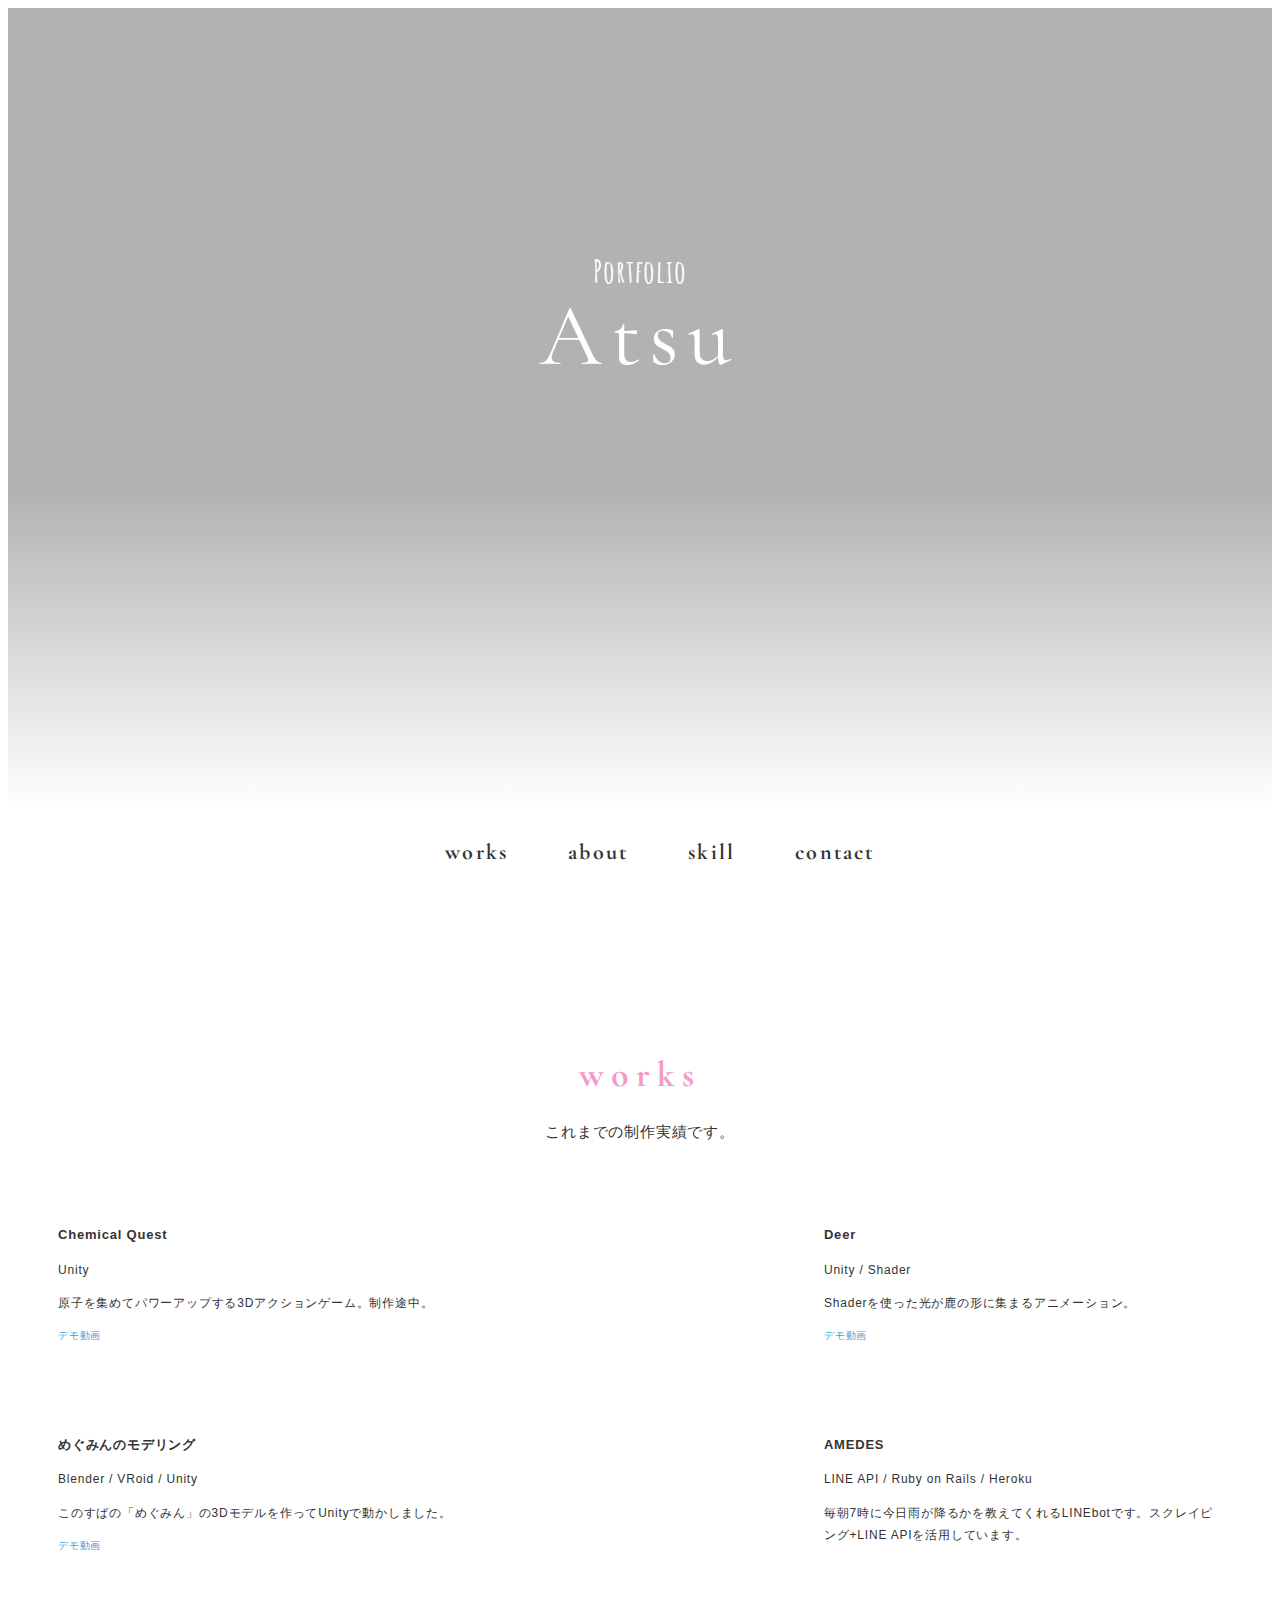
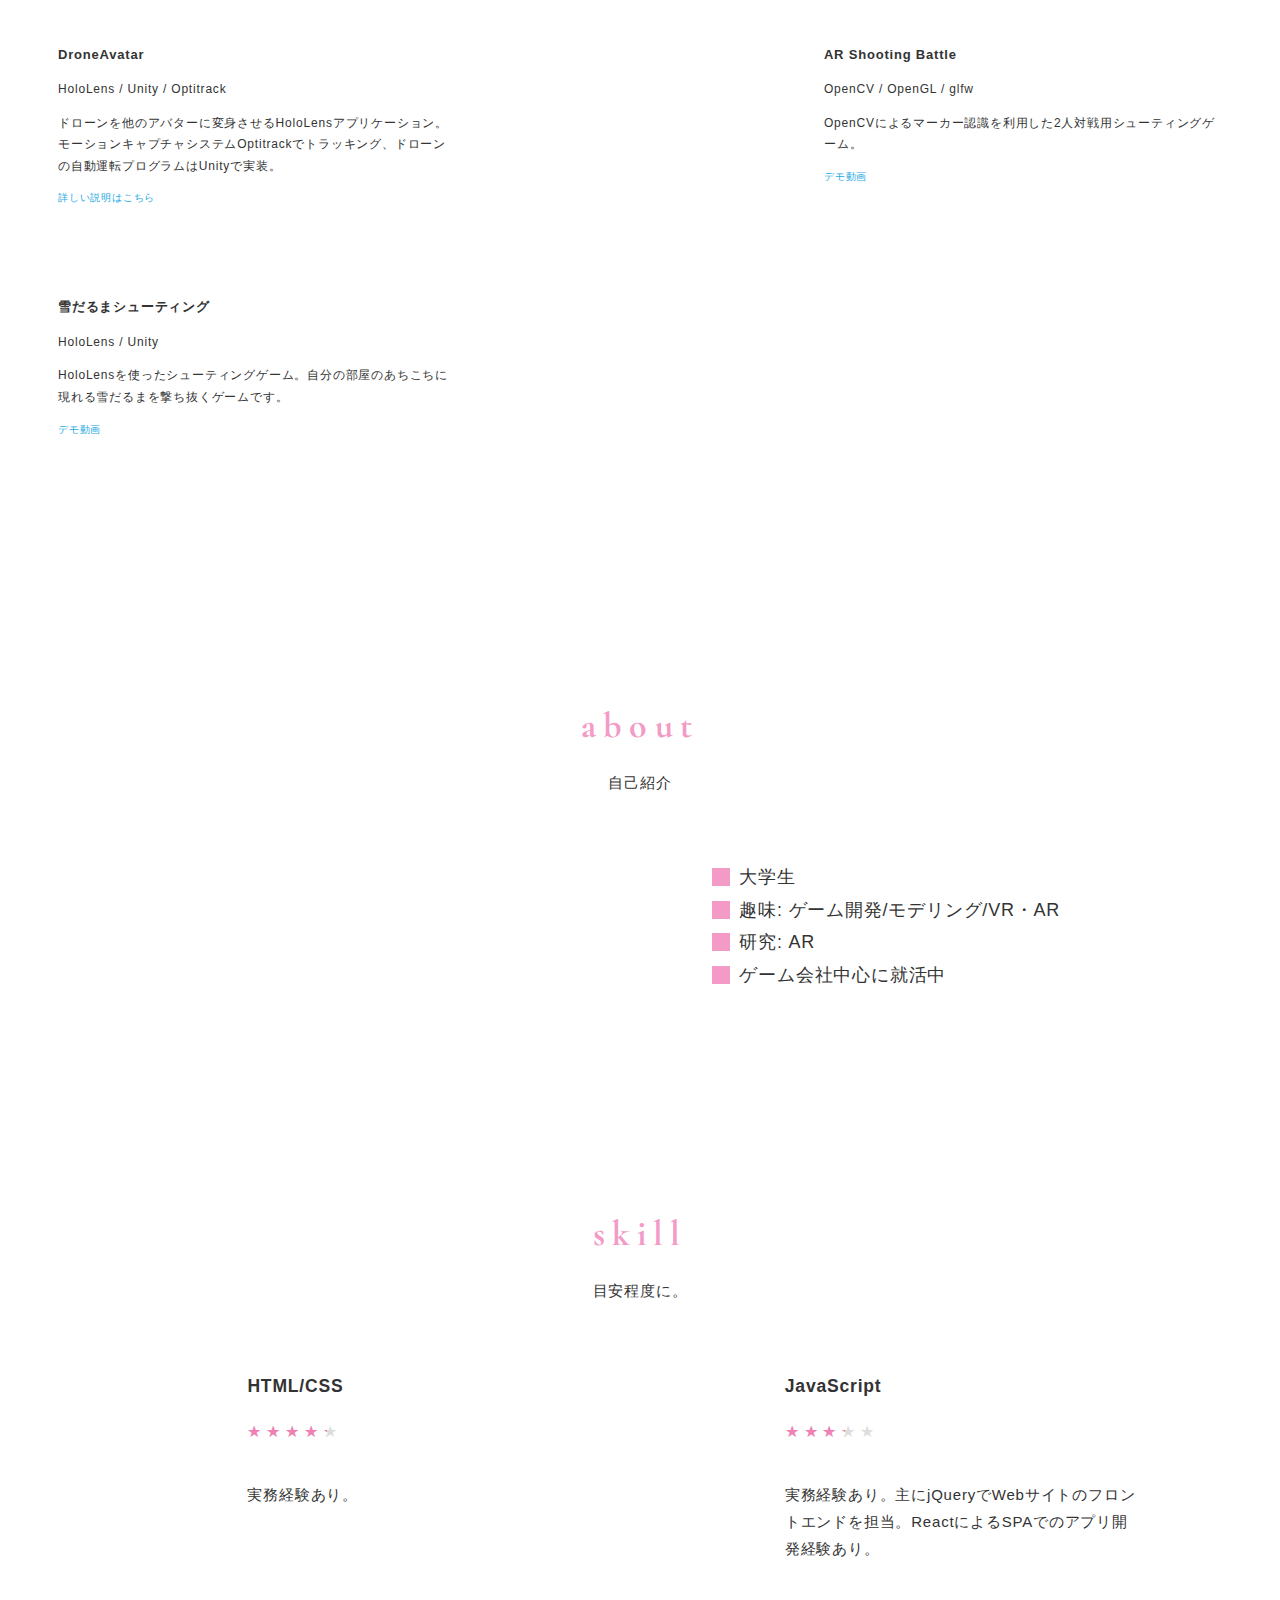
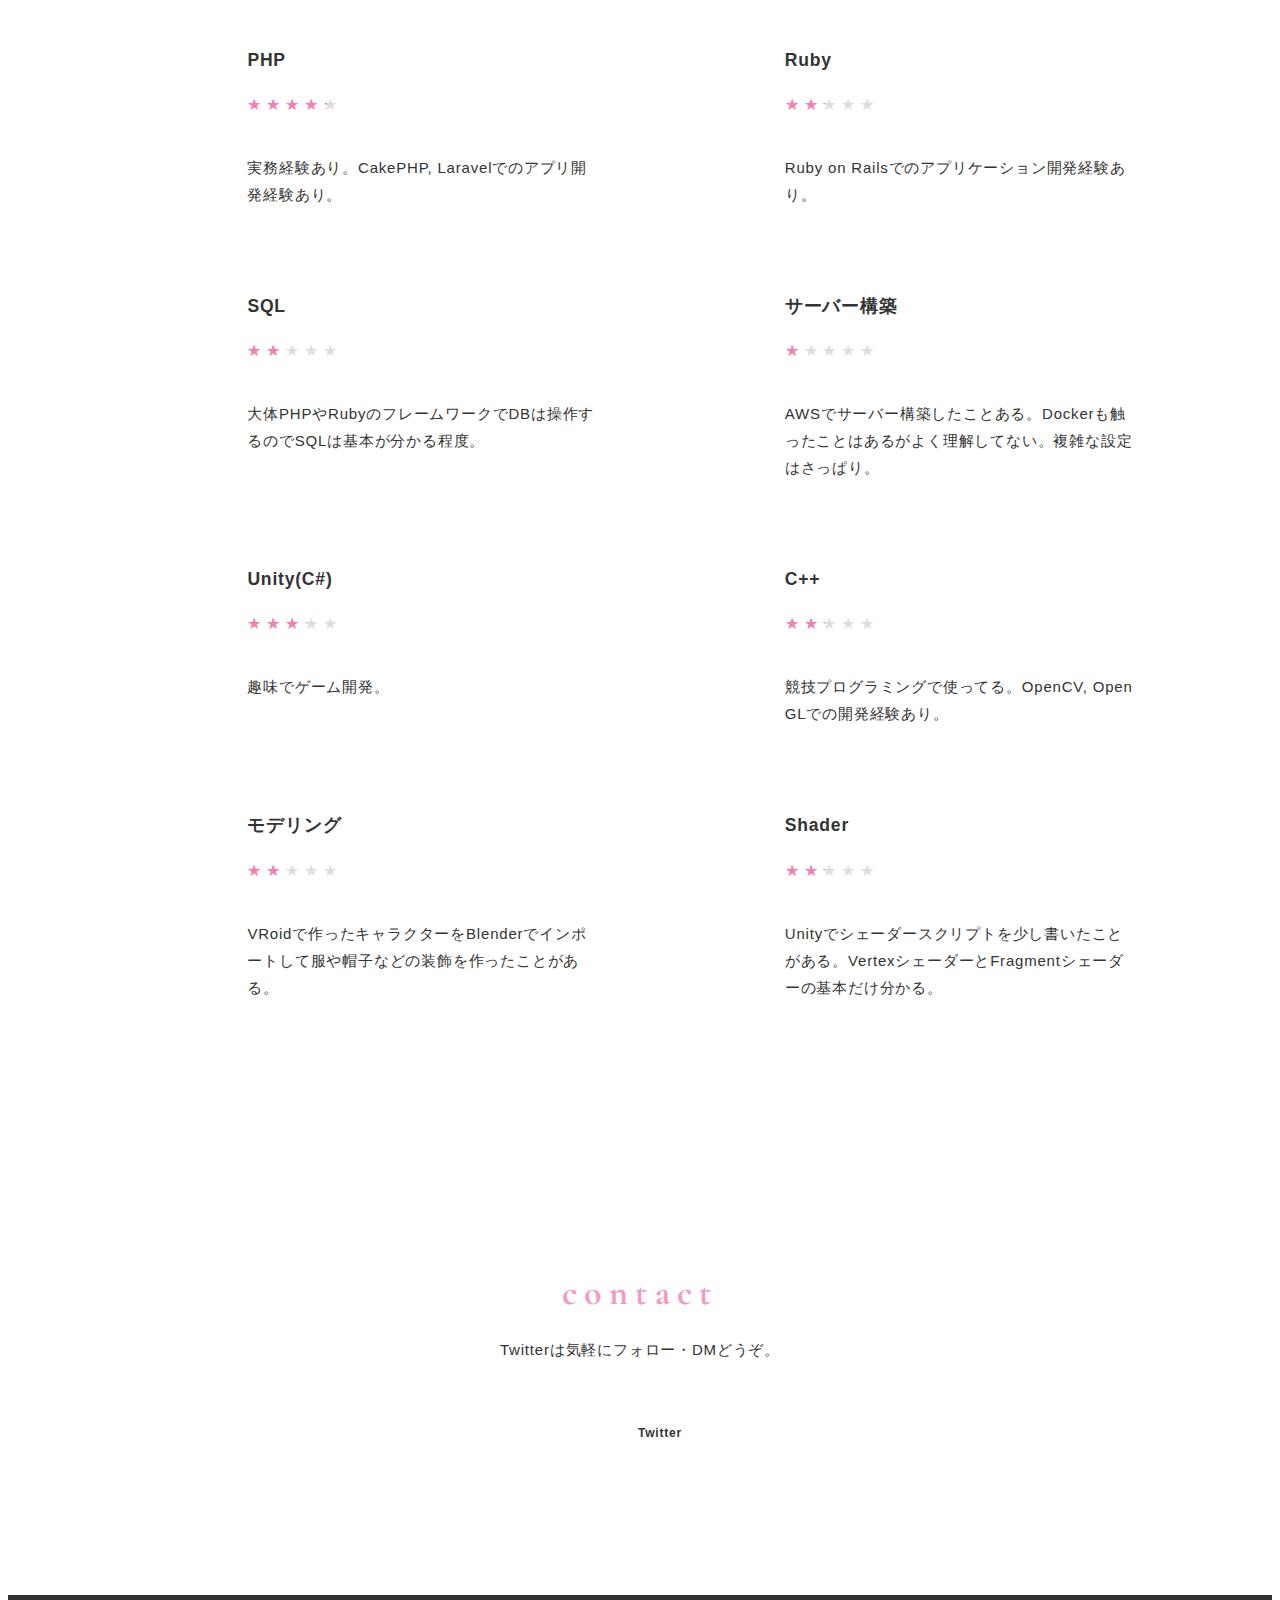
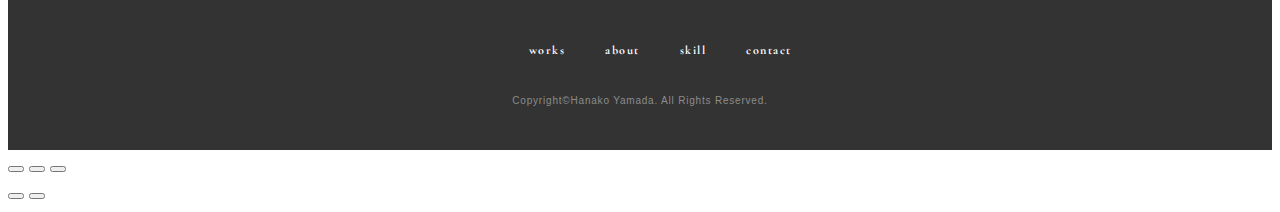
==== commit 94c8ff86: "[update] スマホ時のトップ画像のサイズを変更" ====
--- a/index.html
+++ b/index.html
@@ -5,11 +5,11 @@
   <meta charset="utf-8">
   <meta name="viewport" content="width=device-width,initial-scale=1.0,user-scalable=no">
   <meta property='og:type' content='website'>
-  <meta property='og:title' content='Webデザイナーヤマダハナコ ポートフォリオ'>
+  <meta property='og:title' content='Atsu ポートフォリオ'>
   <meta property='og:url' content='URL入る'>
-  <meta property='og:description' content='Webデザイナーヤマダハナコのポートフォリオです。'>
+  <meta property='og:description' content='Atsuのポートフォリオ'>
   <meta property="og:image" content="img/ogp.png">
-  <meta name="description" content="Webデザイナーヤマダハナコのポートフォリオです。" />
+  <meta name="description" content="Atsuのポートフォリオ" />
   <title>Atsu | ポートフォリオ</title>
   <link href="https://fonts.googleapis.com/css?family=Cormorant+Garamond&display=swap" rel="stylesheet">
   <link href="https://fonts.googleapis.com/css?family=Amatic+SC&display=swap" rel="stylesheet">
@@ -81,14 +81,19 @@
           </div>
           <div class="card-wrapper my-gallery">
             <figure class="card">
-              <!-- <a href="#deer" data-size="980x668" class="card-image modal"> -->
-              <img src="img/works/thumb/ChemicalQuest.gif" class="card-image" alt="" />
-              <!-- </a> -->
+              <a href="#chemical" data-size="980x668" class="card-image modal">
+                <img src="img/works/thumb/ChemicalQuest.gif" alt="" />
+              </a>
               <figcaption class="card-caption">
                 <p class="card-caption-title">Chemical Quest</p>
                 <p class="card-caption-info">Unity</p>
                 <p class="card-caption-info">原子を集めてパワーアップする3Dアクションゲーム。制作途中。</p>
-                <!-- <p class="card-caption-url"><a class="url-link modal" href="#deer">デモ動画</a></p> -->
+                <p class="card-caption-url"><a class="url-link modal" href="#chemical">デモ動画</a></p>
+                <div id="chemical" style="display:none;">
+                  <iframe width="560" height="315" src="https://www.youtube.com/embed/PuwL9skOOjQ" frameborder="0"
+                    allow="accelerometer; autoplay; encrypted-media; gyroscope; picture-in-picture"
+                    allowfullscreen></iframe>
+                </div>
               </figcaption>
             </figure>
             <figure class="card">
@@ -202,8 +207,7 @@
             <div class="two-column-desc">
               <p class="text">
                 <ul class="squere-list">
-                  <li>大学院生</li>
-                  <li>好きなツール: Unity</li>
+                  <li>大学生</li>
                   <li>趣味: ゲーム開発/モデリング/VR・AR</li>
                   <li>研究: AR</li>
                   <li>ゲーム会社中心に就活中</li>
--- a/css/style.css
+++ b/css/style.css
@@ -826,7 +826,7 @@
   }
 
   #header {
-    height: 60vh;
+    height: 100vh;
   }
 
   #header .logo-title {
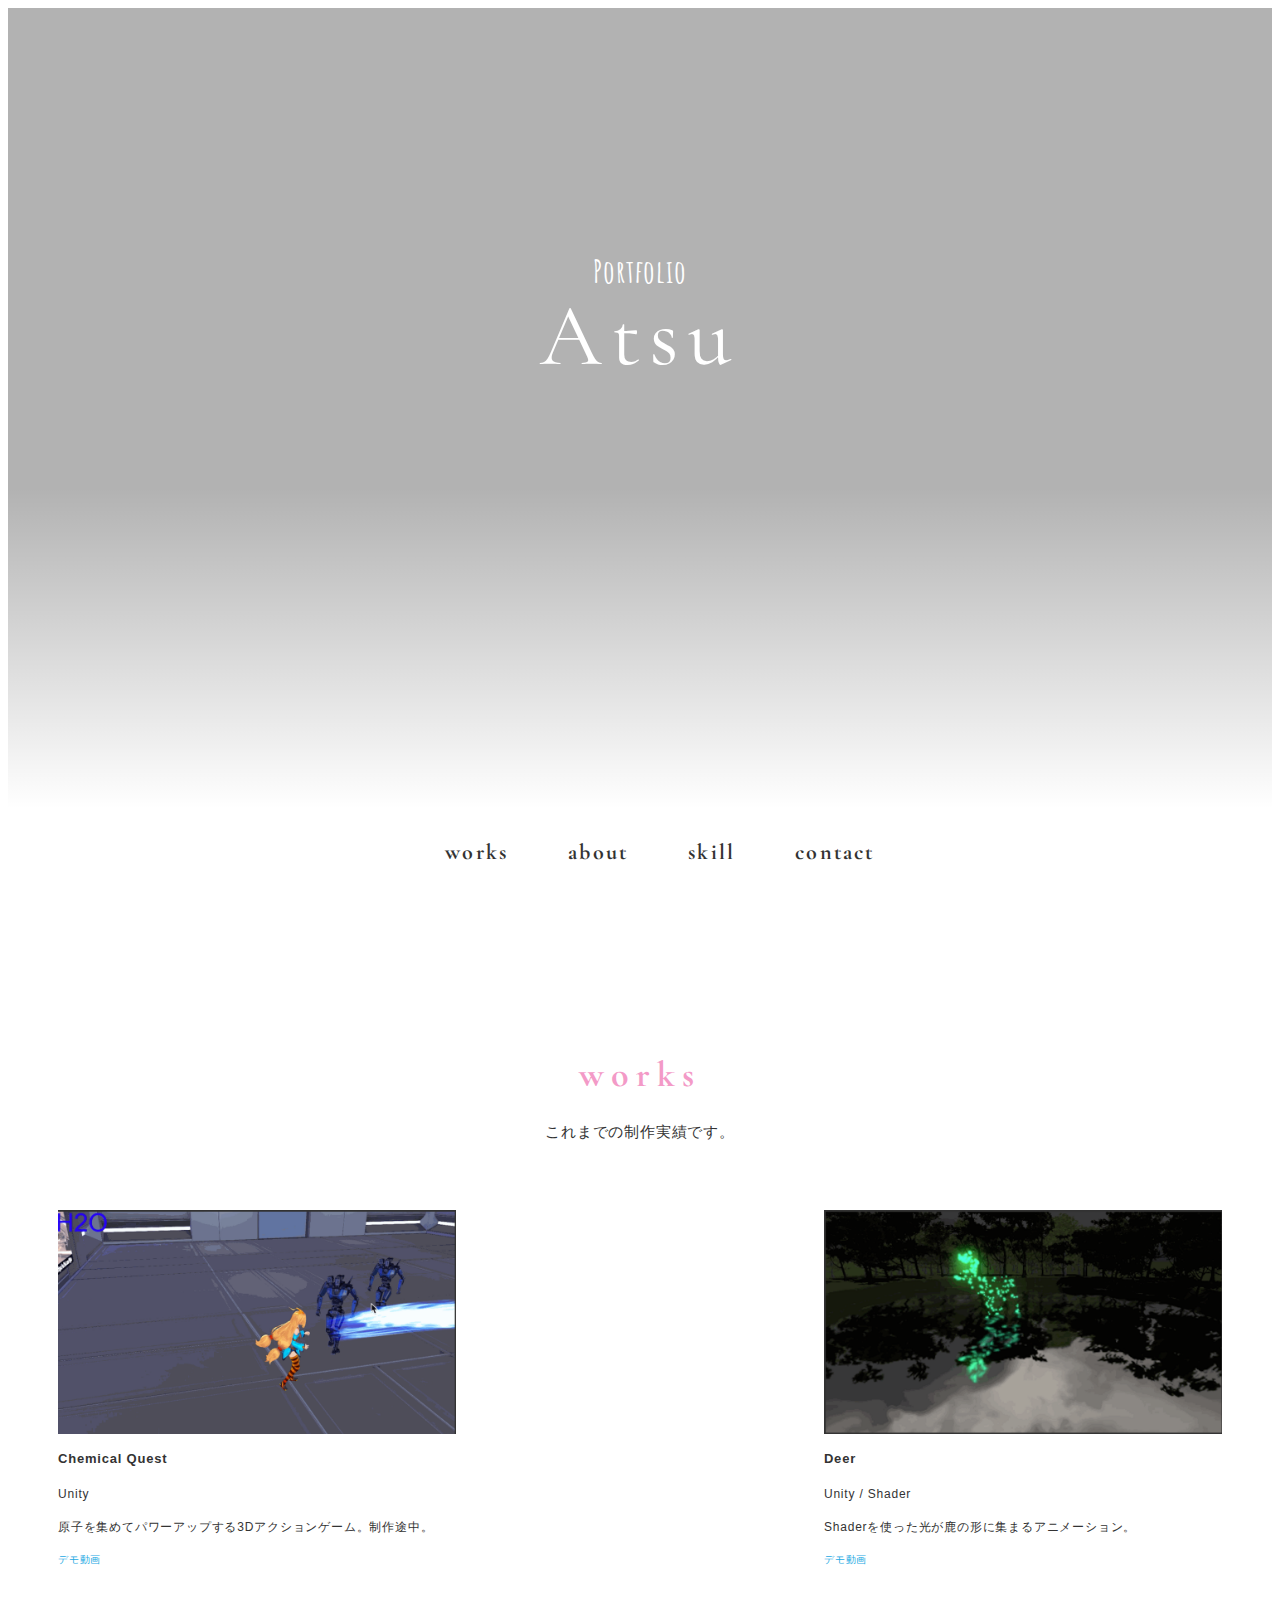
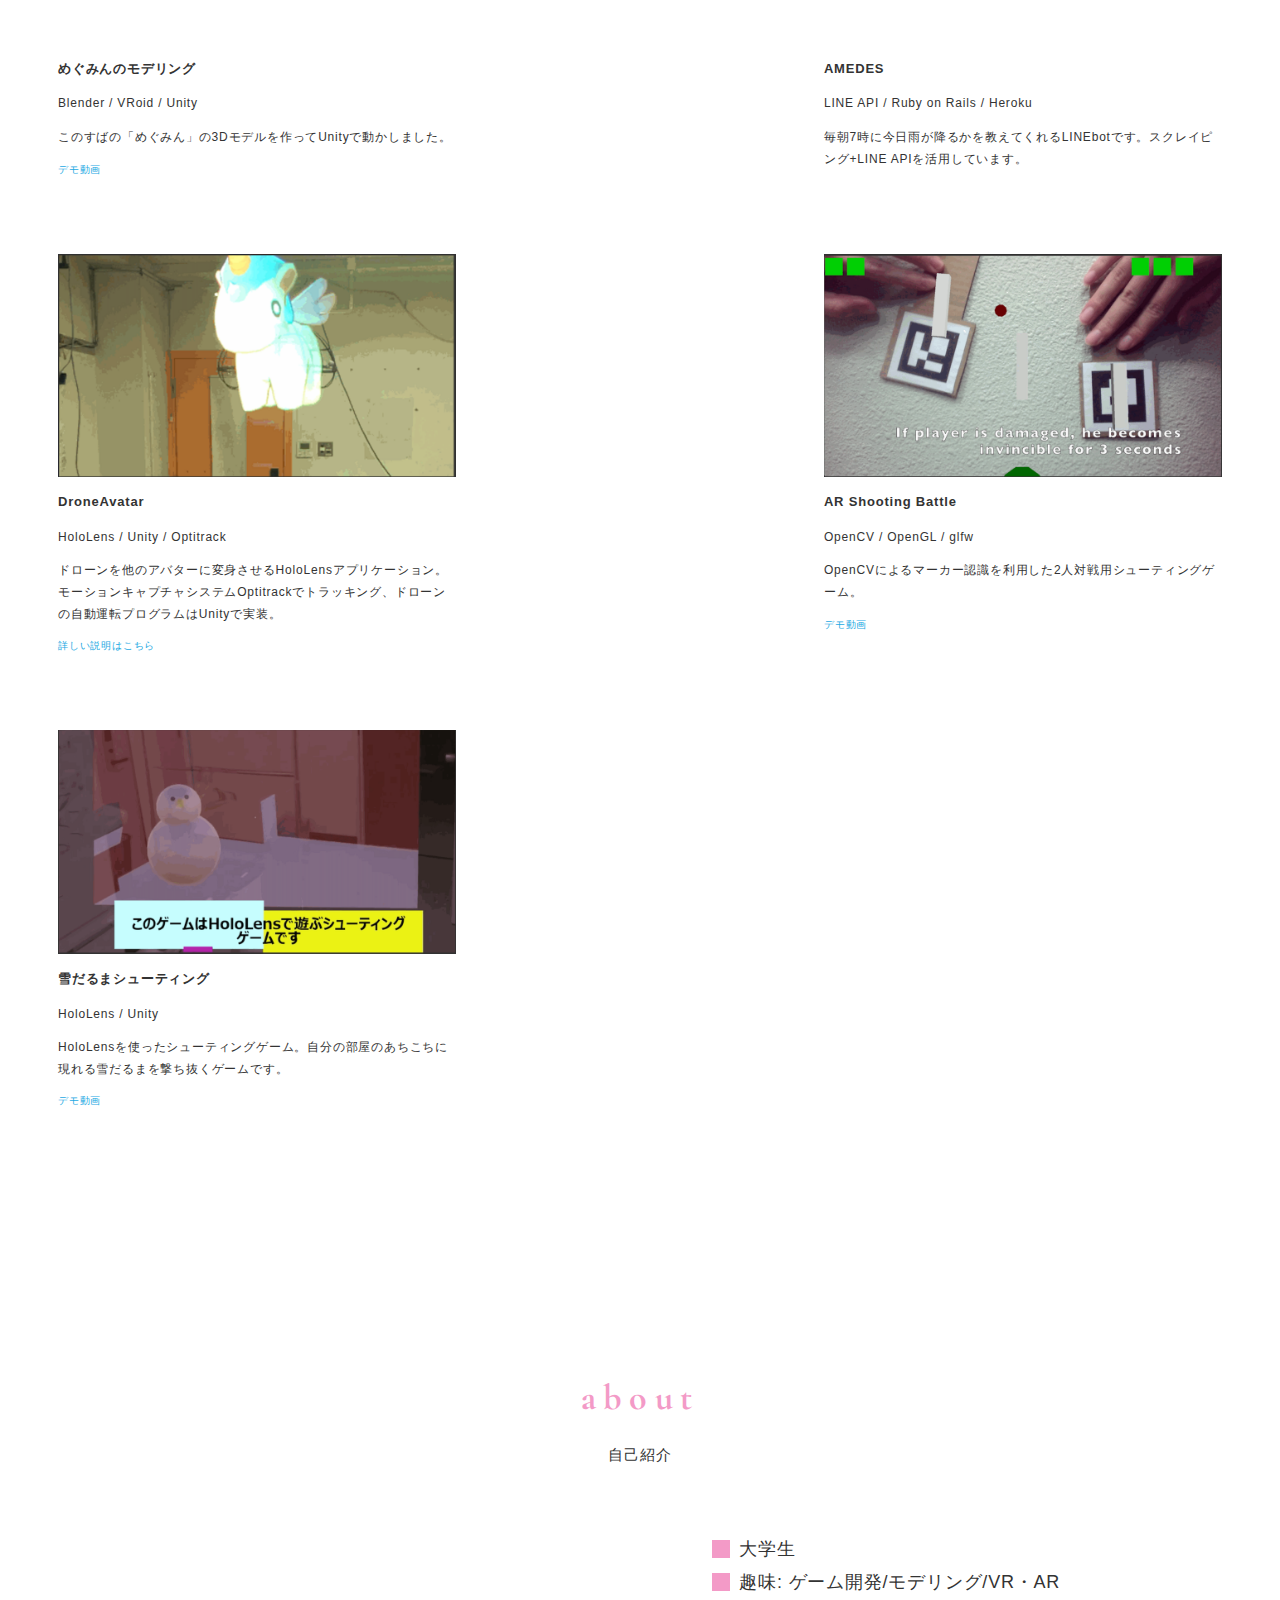
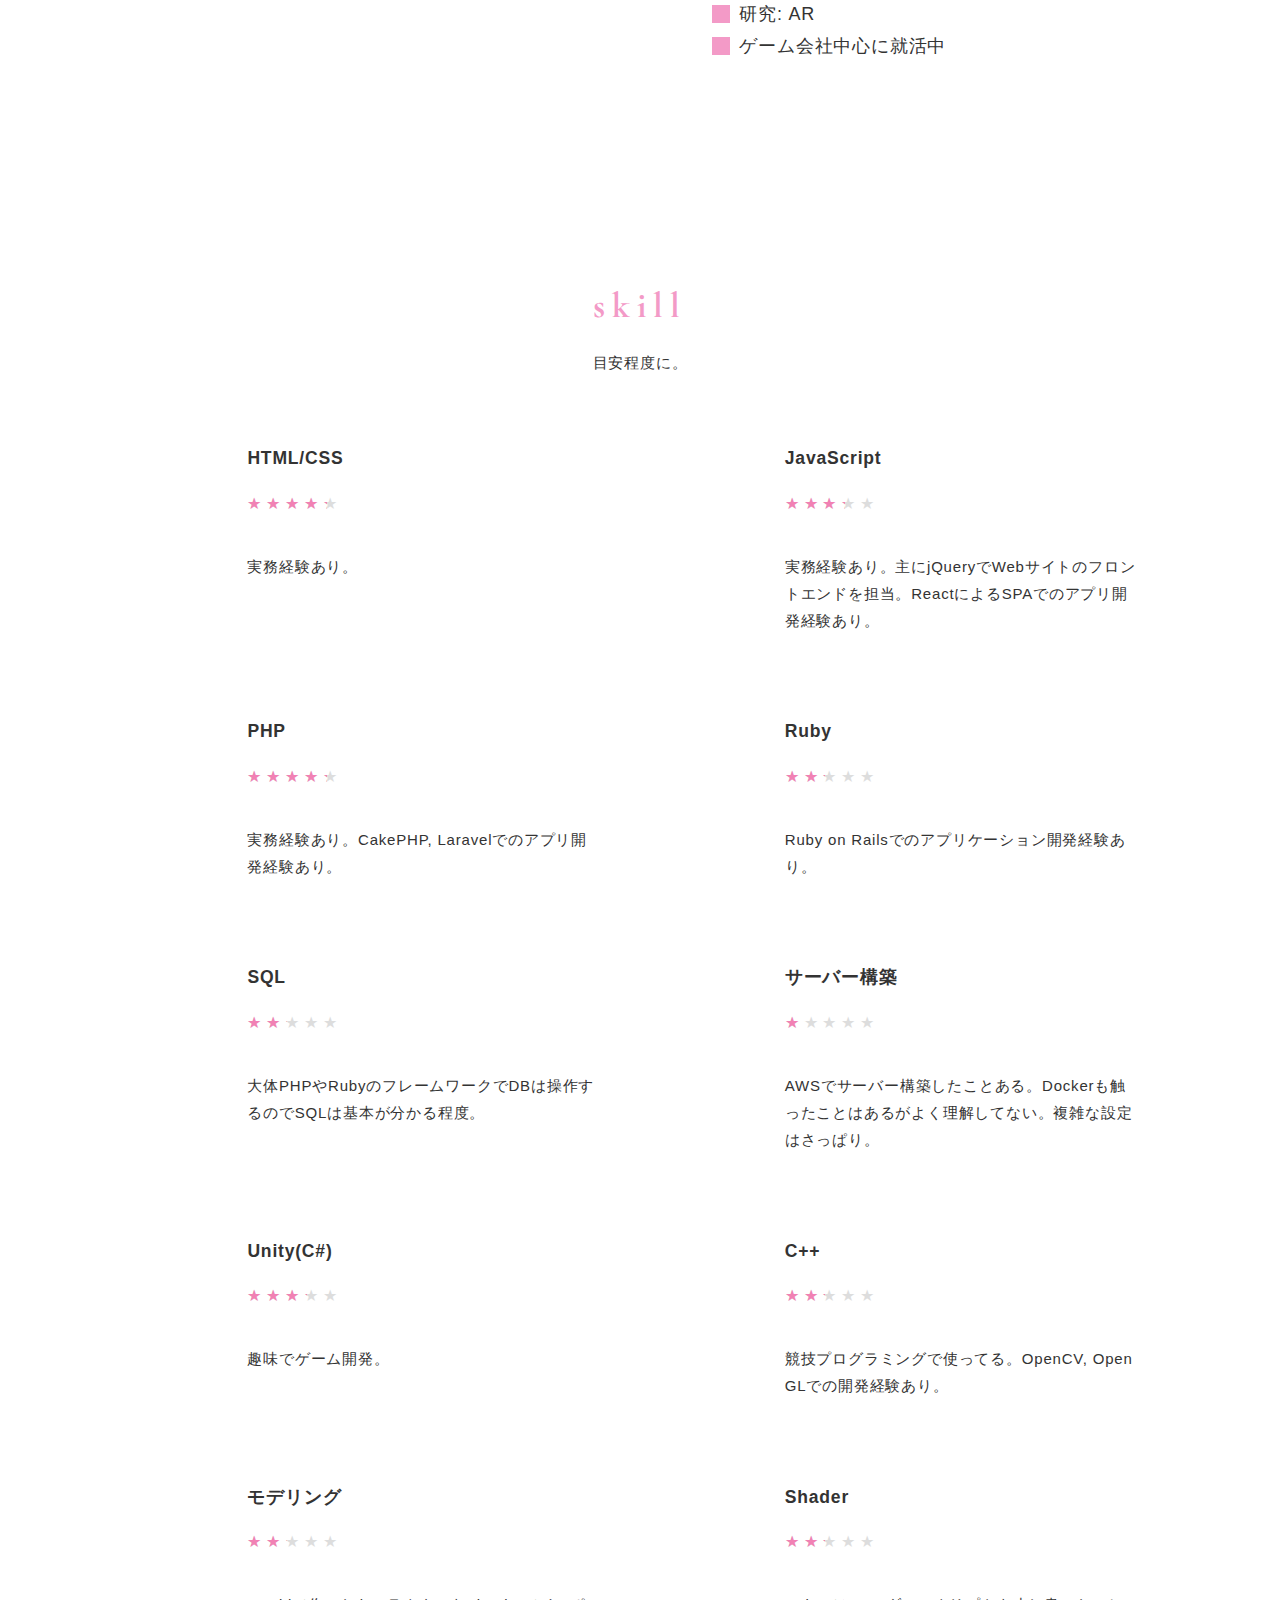
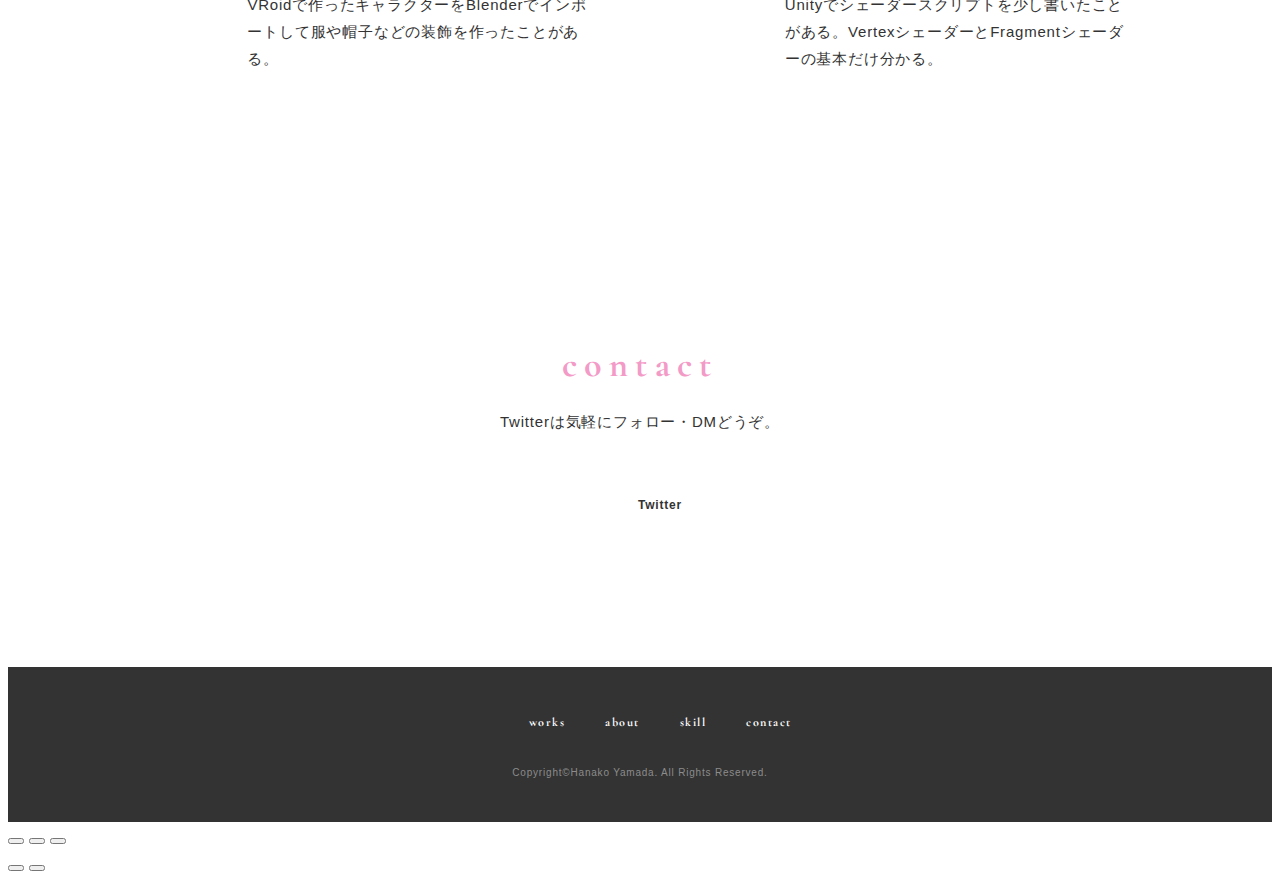
==== commit 10c059f4: "[update] gifは重いので画像に差し替え" ====
--- a/index.html
+++ b/index.html
@@ -82,7 +82,7 @@
           <div class="card-wrapper my-gallery">
             <figure class="card">
               <a href="#chemical" data-size="980x668" class="card-image modal">
-                <img src="img/works/thumb/ChemicalQuest.gif" alt="" />
+                <img src="img/works/thumb/ChemicalQuest.png" alt="" />
               </a>
               <figcaption class="card-caption">
                 <p class="card-caption-title">Chemical Quest</p>
@@ -98,7 +98,7 @@
             </figure>
             <figure class="card">
               <a href="#deer" data-size="980x668" class="card-image modal">
-                <img src="img/works/thumb/deer.gif" alt="" />
+                <img src="img/works/thumb/deer.png" alt="" />
               </a>
               <figcaption class="card-caption">
                 <p class="card-caption-title">Deer</p>
@@ -142,7 +142,7 @@
             <figure class="card">
               <a href="https://sway.office.com/o8Y7pdvOqUtuBNiB?ref=Link&loc=mysways" class="card-image"
                 target="_blank">
-                <img src="img/works/thumb/DroneCamo.gif" alt="" />
+                <img src="img/works/thumb/DroneCamo.png" alt="" />
               </a>
               <figcaption class="card-caption">
                 <p class="card-caption-title">DroneAvatar</p>
@@ -157,7 +157,7 @@
             </figure>
             <figure class="card">
               <a href="#arshooting"" data-size=" 980x668" class="card-image modal">
-                <img src="img/works/thumb/ARShooting.gif" alt="" />
+                <img src="img/works/thumb/ARShooting.png" alt="" />
               </a>
               <figcaption class="card-caption">
                 <p class="card-caption-title">AR Shooting Battle</p>
@@ -173,7 +173,7 @@
             </figure>
             <figure class="card">
               <a href="#snowman" data-size="980x668" class="card-image modal">
-                <img src="img/works/thumb/SnowmanShooting.gif" alt="" />
+                <img src="img/works/thumb/SnowmanShooting.png" alt="" />
               </a>
               <figcaption class="card-caption">
                 <p class="card-caption-title">雪だるまシューティング</p>
--- a/css/style.css
+++ b/css/style.css
@@ -841,6 +841,10 @@
     font-size: 10px;
   }
 
+  #header .gradation {
+    height: 101%;
+  }
+
   #gnav li {
     padding: 0 10px;
   }
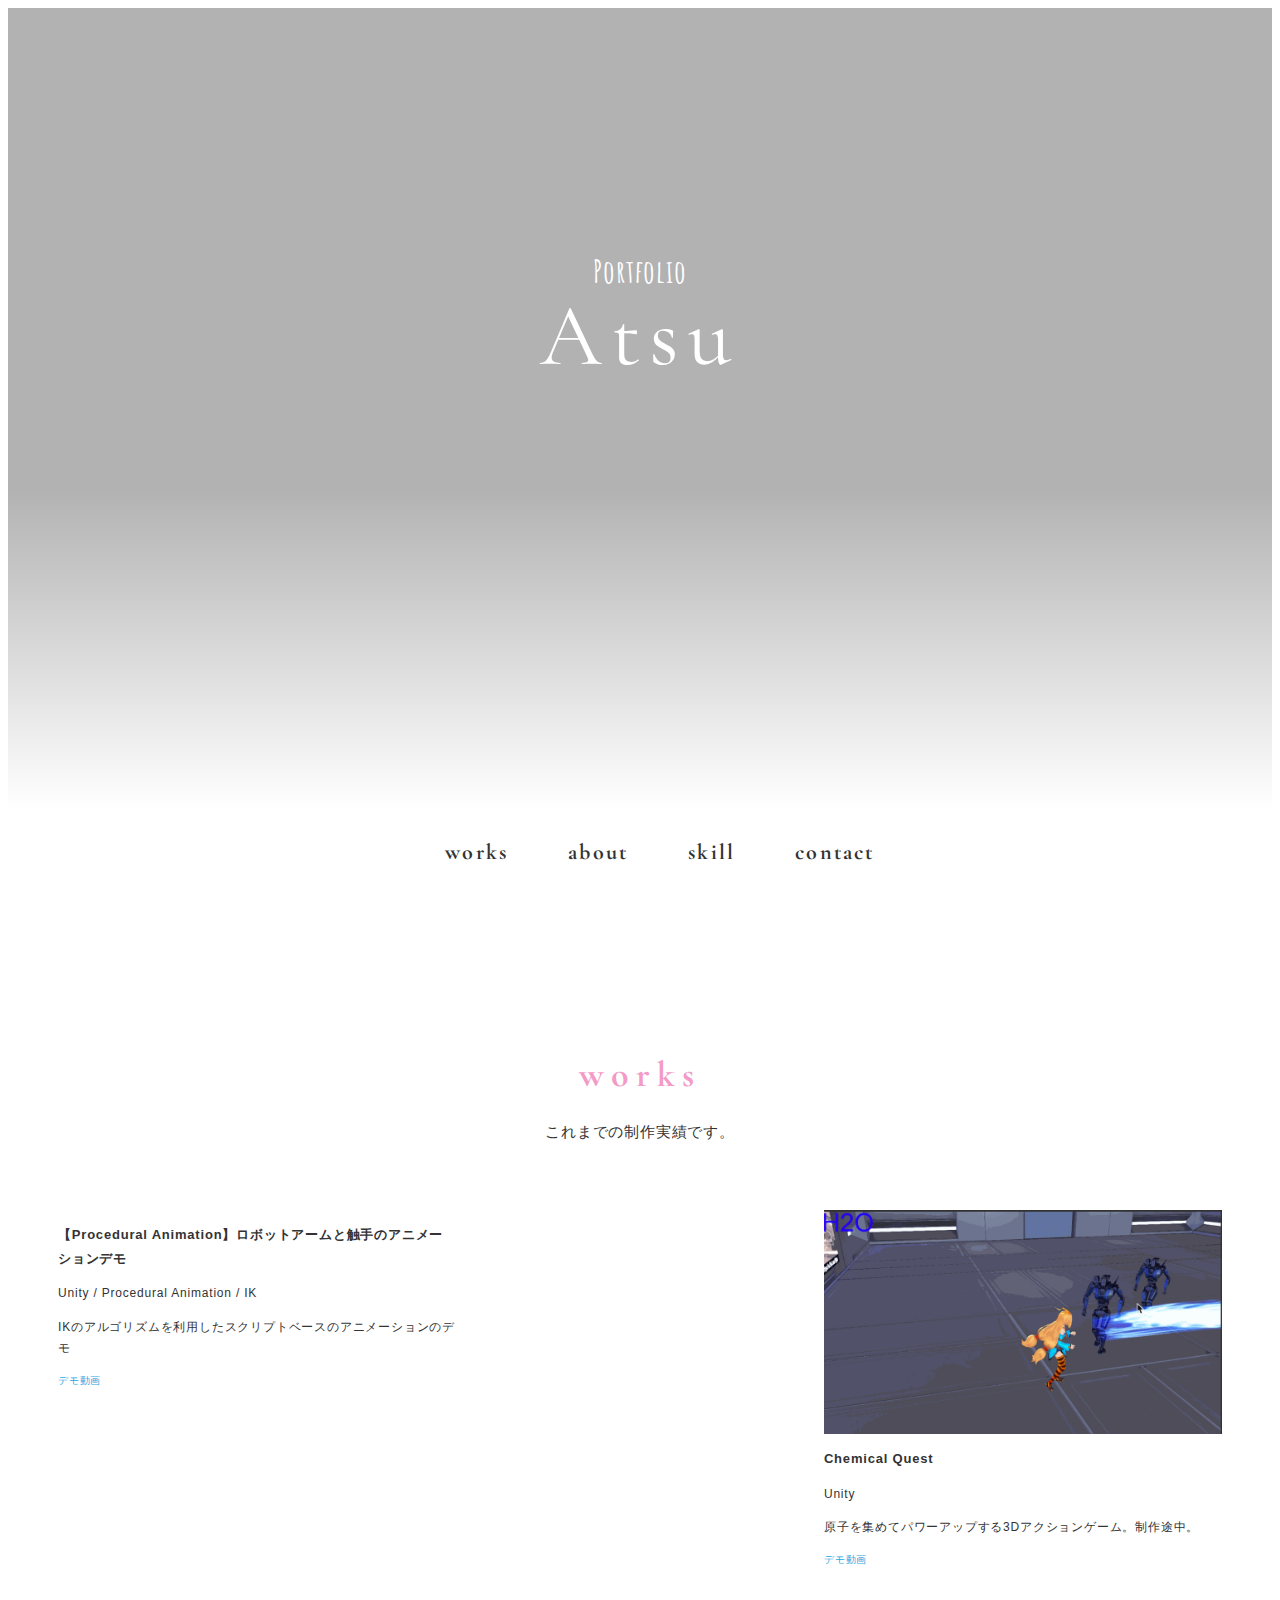
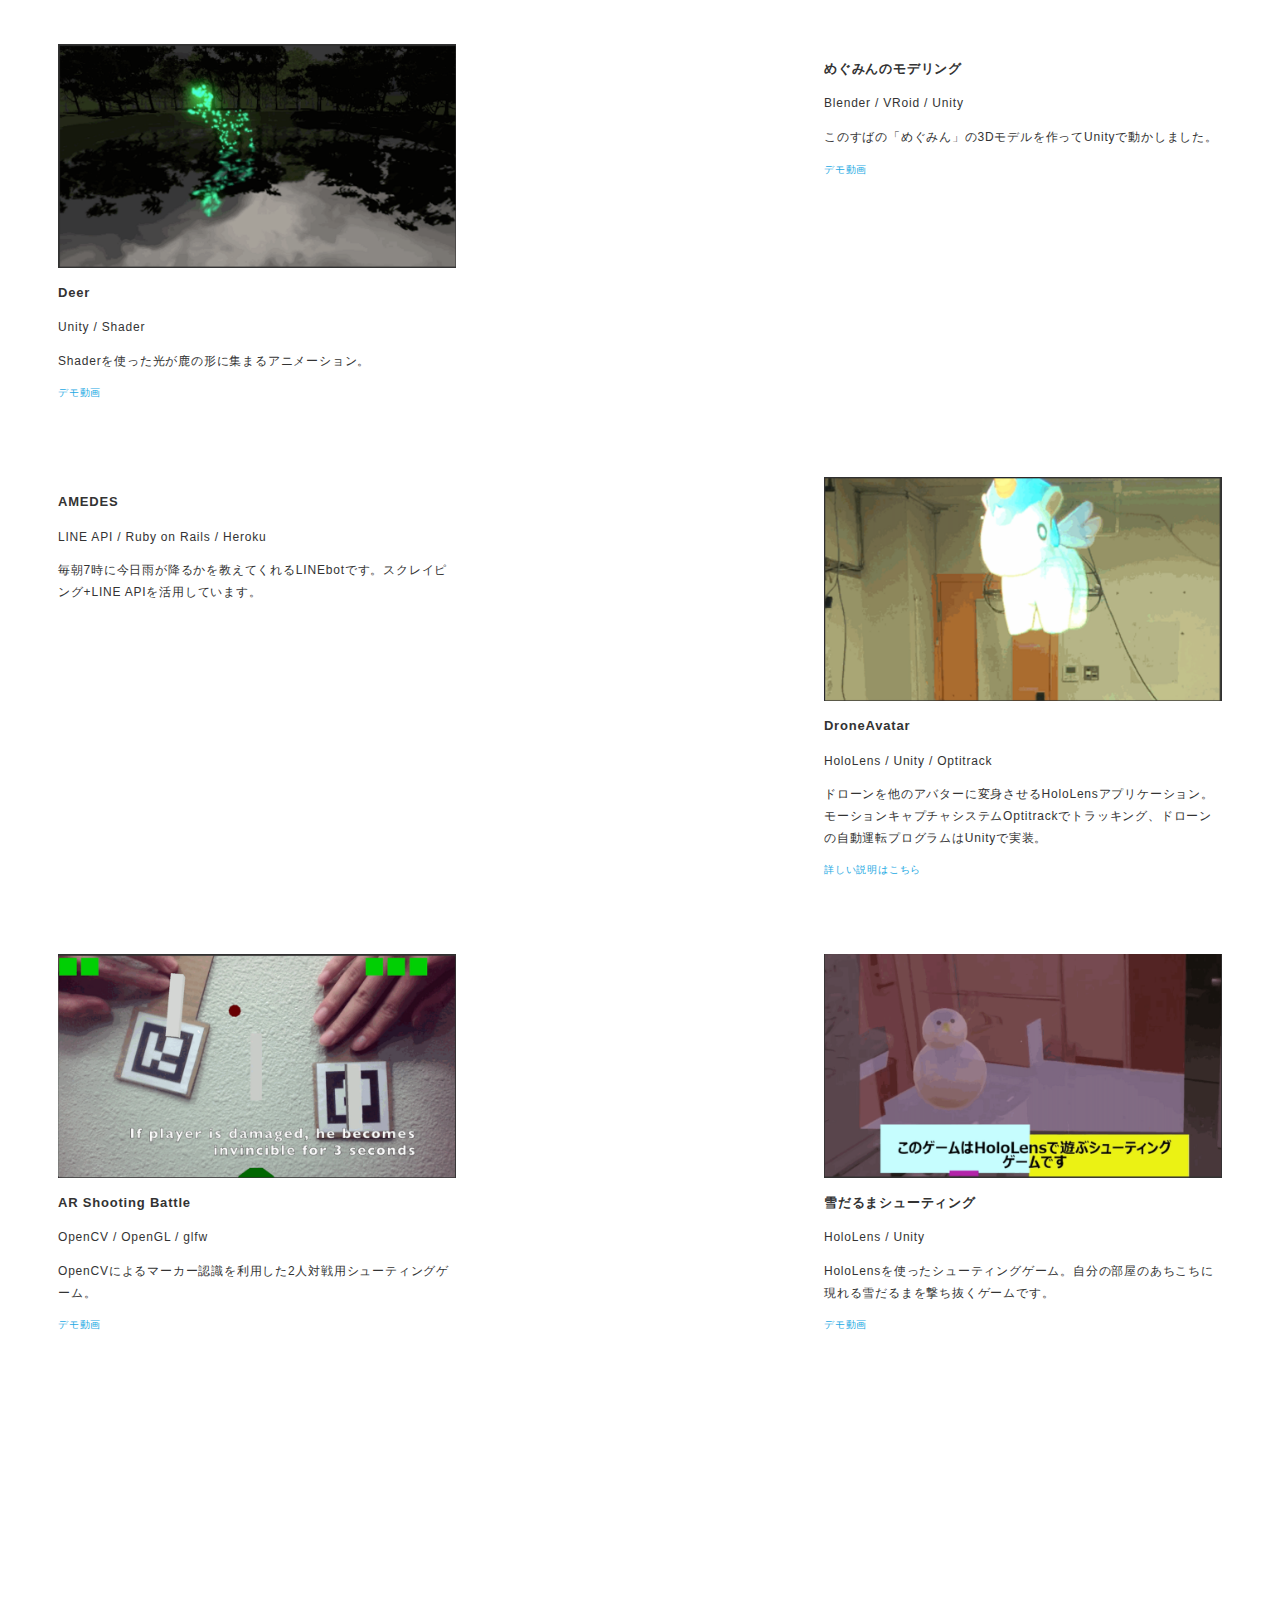
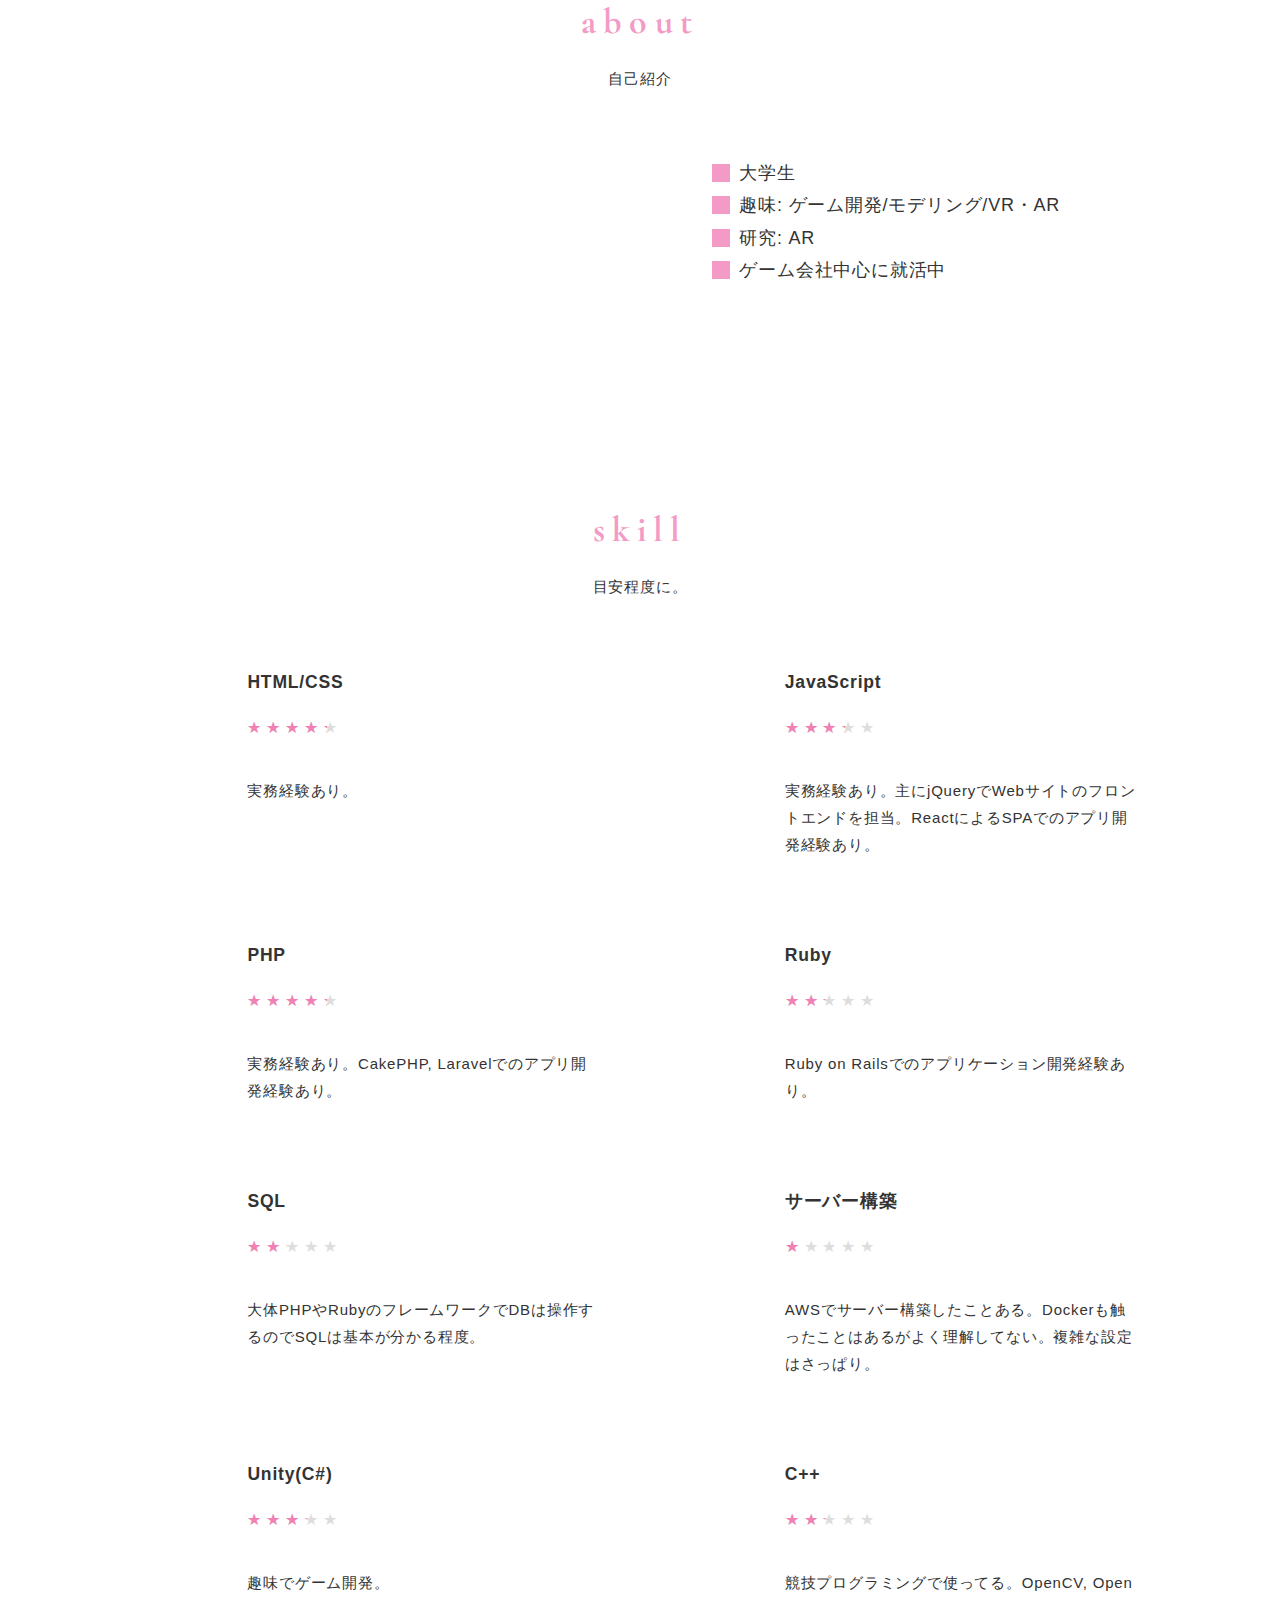
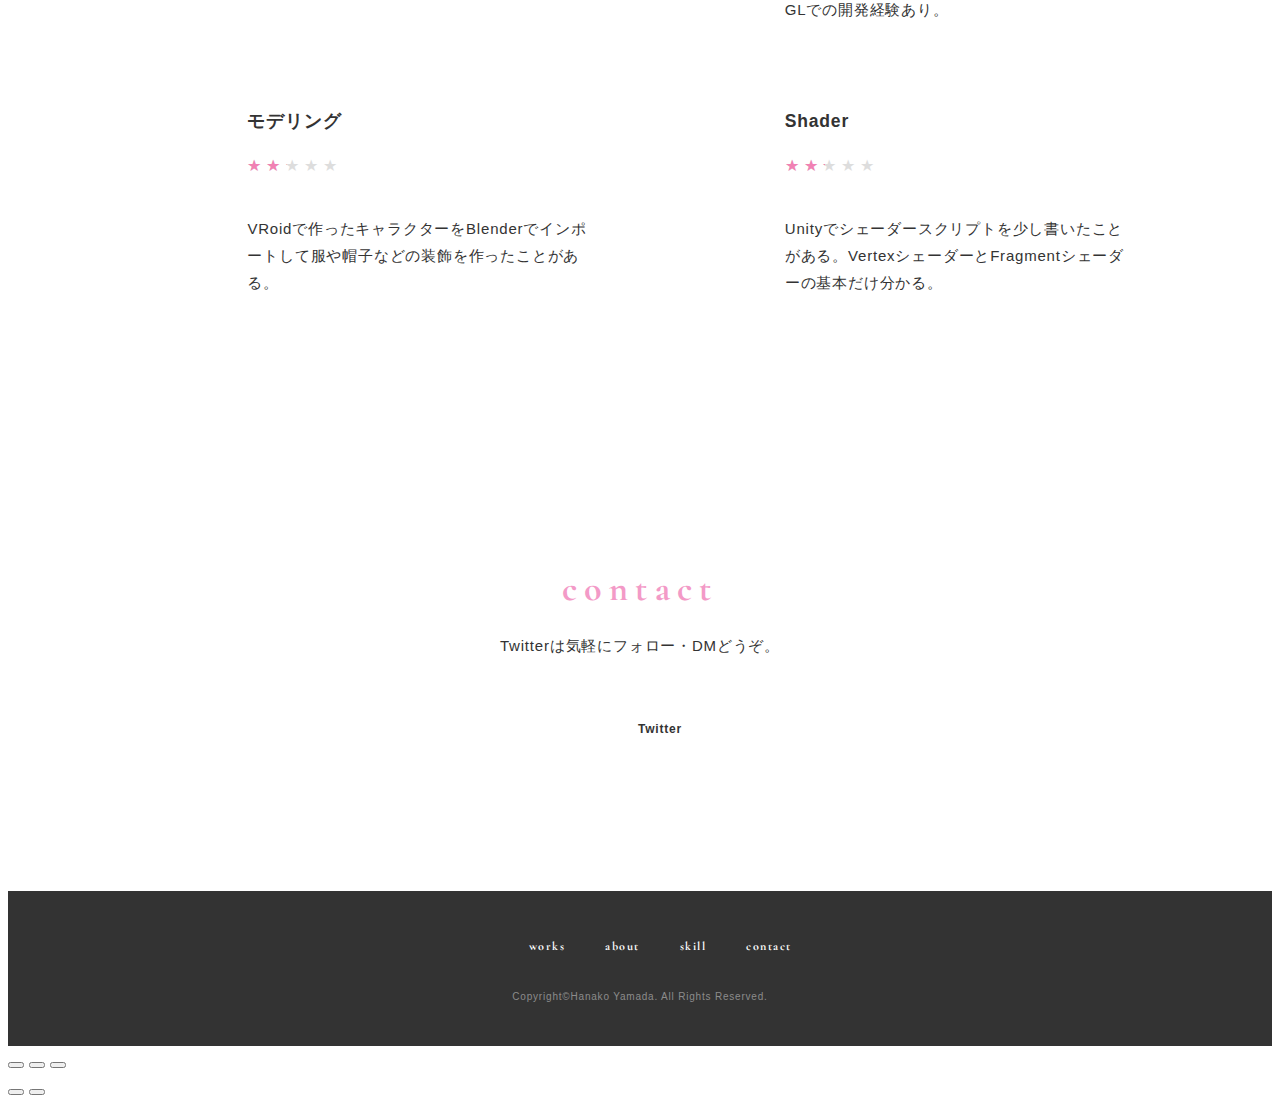
==== commit 987d5b6e: "[add] 詳細ページへのリンクボタンを作成" ====
--- a/index.html
+++ b/index.html
@@ -7,9 +7,9 @@
   <meta property='og:type' content='website'>
   <meta property='og:title' content='Atsu ポートフォリオ'>
   <meta property='og:url' content='URL入る'>
-  <meta property='og:description' content='Atsuのポートフォリオ'>
+  <meta property='og:description' content='Atsuのポートフォリオサイト'>
   <meta property="og:image" content="img/ogp.png">
-  <meta name="description" content="Atsuのポートフォリオ" />
+  <meta name="description" content="ゲーム, 3DCG, VR・ARなど今までの作品を紹介します。" />
   <title>Atsu | ポートフォリオ</title>
   <link href="https://fonts.googleapis.com/css?family=Cormorant+Garamond&display=swap" rel="stylesheet">
   <link href="https://fonts.googleapis.com/css?family=Amatic+SC&display=swap" rel="stylesheet">
@@ -19,6 +19,13 @@
   <link href="css/style.css" media="all" rel="stylesheet" type="text/css" />
   <link href="Library/modaal/modaal.min.css" media="all" rel="stylesheet" type="text/css" />
   <link rel="shortcut icon" href="img/favicon.png" />
+
+  <!-- Twitterカード設定 -->
+  <meta name="twitter:site" content="@atsmr30" />
+  <meta name="twitter:title" content="Atsu ポートフォリオ" />
+  <meta name="twitter:description" content="ゲーム, 3DCG, VR・ARなど今までの作品を紹介します。" />
+  <meta name="twitter:image" content="https://atsu30.github.io/img/PageThumb.png" />
+  <meta name="twitter:card" content="summary_large_image" />
 </head>
 
 <body>
@@ -80,6 +87,23 @@
             </div>
           </div>
           <div class="card-wrapper my-gallery">
+            <figure class="card">
+              <a href="#IKPractice" data-size="980x668" class="card-image modal">
+                <img src="img/works/thumb/IKPracticeRobotArm.png" alt="" />
+              </a>
+              <figcaption class="card-caption">
+                <p class="card-caption-title">【Procedural Animation】ロボットアームと触手のアニメーションデモ</p>
+                <p class="card-caption-info">Unity / Procedural Animation / IK</p>
+                <p class="card-caption-info">IKのアルゴリズムを利用したスクリプトベースのアニメーションのデモ</p>
+                <p class="card-caption-url"><a class="url-link modal" href="#IKPractice">デモ動画</a></p>
+                <div id="IKPractice" style="display:none;">
+                  <div><p class="modal-h1">デモ動画</p></div>
+                  <iframe width="560" height="315" src="https://www.youtube.com/embed/a5x2zb_q-as" frameborder="0" allow="accelerometer; autoplay; encrypted-media; gyroscope; picture-in-picture" allowfullscreen></iframe>
+                  <iframe width="560" height="315" src="https://www.youtube.com/embed/aGcPfM8w-DY" frameborder="0" allow="accelerometer; autoplay; encrypted-media; gyroscope; picture-in-picture" allowfullscreen></iframe>
+                  <div><a class="button-flap" href="https://atsu30.github.io/Works/IKPractice">解説記事</a></div>
+                </div>
+              </figcaption>
+            </figure>
             <figure class="card">
               <a href="#chemical" data-size="980x668" class="card-image modal">
                 <img src="img/works/thumb/ChemicalQuest.png" alt="" />
--- a/css/style.css
+++ b/css/style.css
@@ -95,6 +95,7 @@
 #header #particles {
   position: absolute;
   width: 100%;
+  height: 100%;
 }
 
 #header .contents-wrapper {
@@ -553,6 +554,99 @@
   text-align: center;
 }
 
+.modal-h1 {
+  font-size: 22px;
+  margin-bottom: 50px;
+}
+
+.modal-h1 {
+  position: relative;
+  line-height: 1.4;
+  padding:0.25em 1em;
+  display: inline-block;
+}
+
+.modal-h1:before, .modal-h1:after { 
+  content:'';
+  width: 20px;
+  height: 30px;
+  position: absolute;
+  display: inline-block;
+}
+
+.modal-h1:before {
+  border-left: solid 1px #f39ac7;
+  border-top: solid 1px #f39ac7;
+  top:0;
+  left: 0;
+}
+
+.modal-h1:after {
+  border-right: solid 1px #f39ac7;
+  border-bottom: solid 1px #f39ac7;
+  bottom:0;
+  right: 0;
+}
+
+/*--------------------------------
+ Button
+---------------------------------*/
+.button-flap::before,
+.button-flap::after {
+  position: absolute;
+  z-index: -1;
+  display: block;
+  content: '';
+}
+.button-flap,
+.button-flap::before,
+.button-flap::after {
+  -webkit-box-sizing: border-box;
+  -moz-box-sizing: border-box;
+  box-sizing: border-box;
+  -webkit-transition: all .3s;
+  transition: all .3s;
+}
+
+.button-flap {
+  margin-top: 50px;
+  margin-bottom: 50px;
+  display: inline-block;
+  width: 200px;
+  height: 54px;
+  text-align: center;
+  text-decoration: none;
+  outline: none;
+
+  position: relative;
+  z-index: 2;
+  border: 2px solid #333;
+  color: #fff;
+  line-height: 50px;
+  -webkit-perspective: 300px;
+  perspective: 300px;
+  -webkit-transform-style: preserve-3d;
+  transform-style: preserve-3d;
+}
+.button-flap:hover {
+  color: #333;
+}
+.button-flap::after {
+  content: "";
+  top: 0;
+  left: 0;
+  width: 100%;
+  height: 100%;
+  background: #333;
+  -webkit-transform-origin: center bottom;
+  transform-origin: center bottom;
+  -webkit-transform: rotateX(0);
+  transform: rotateX(0);
+}
+.button-flap:hover::after {
+  -webkit-transform: rotateX(-180deg);
+  transform: rotateX(-180deg);
+}
 
 /*--------------------------------
  BackGround Squre Animation
@@ -843,6 +937,7 @@
 
   #header .gradation {
     height: 101%;
+    background: linear-gradient(to bottom, rgba(255, 255, 255, 0) 80%, #FFF)
   }
 
   #gnav li {
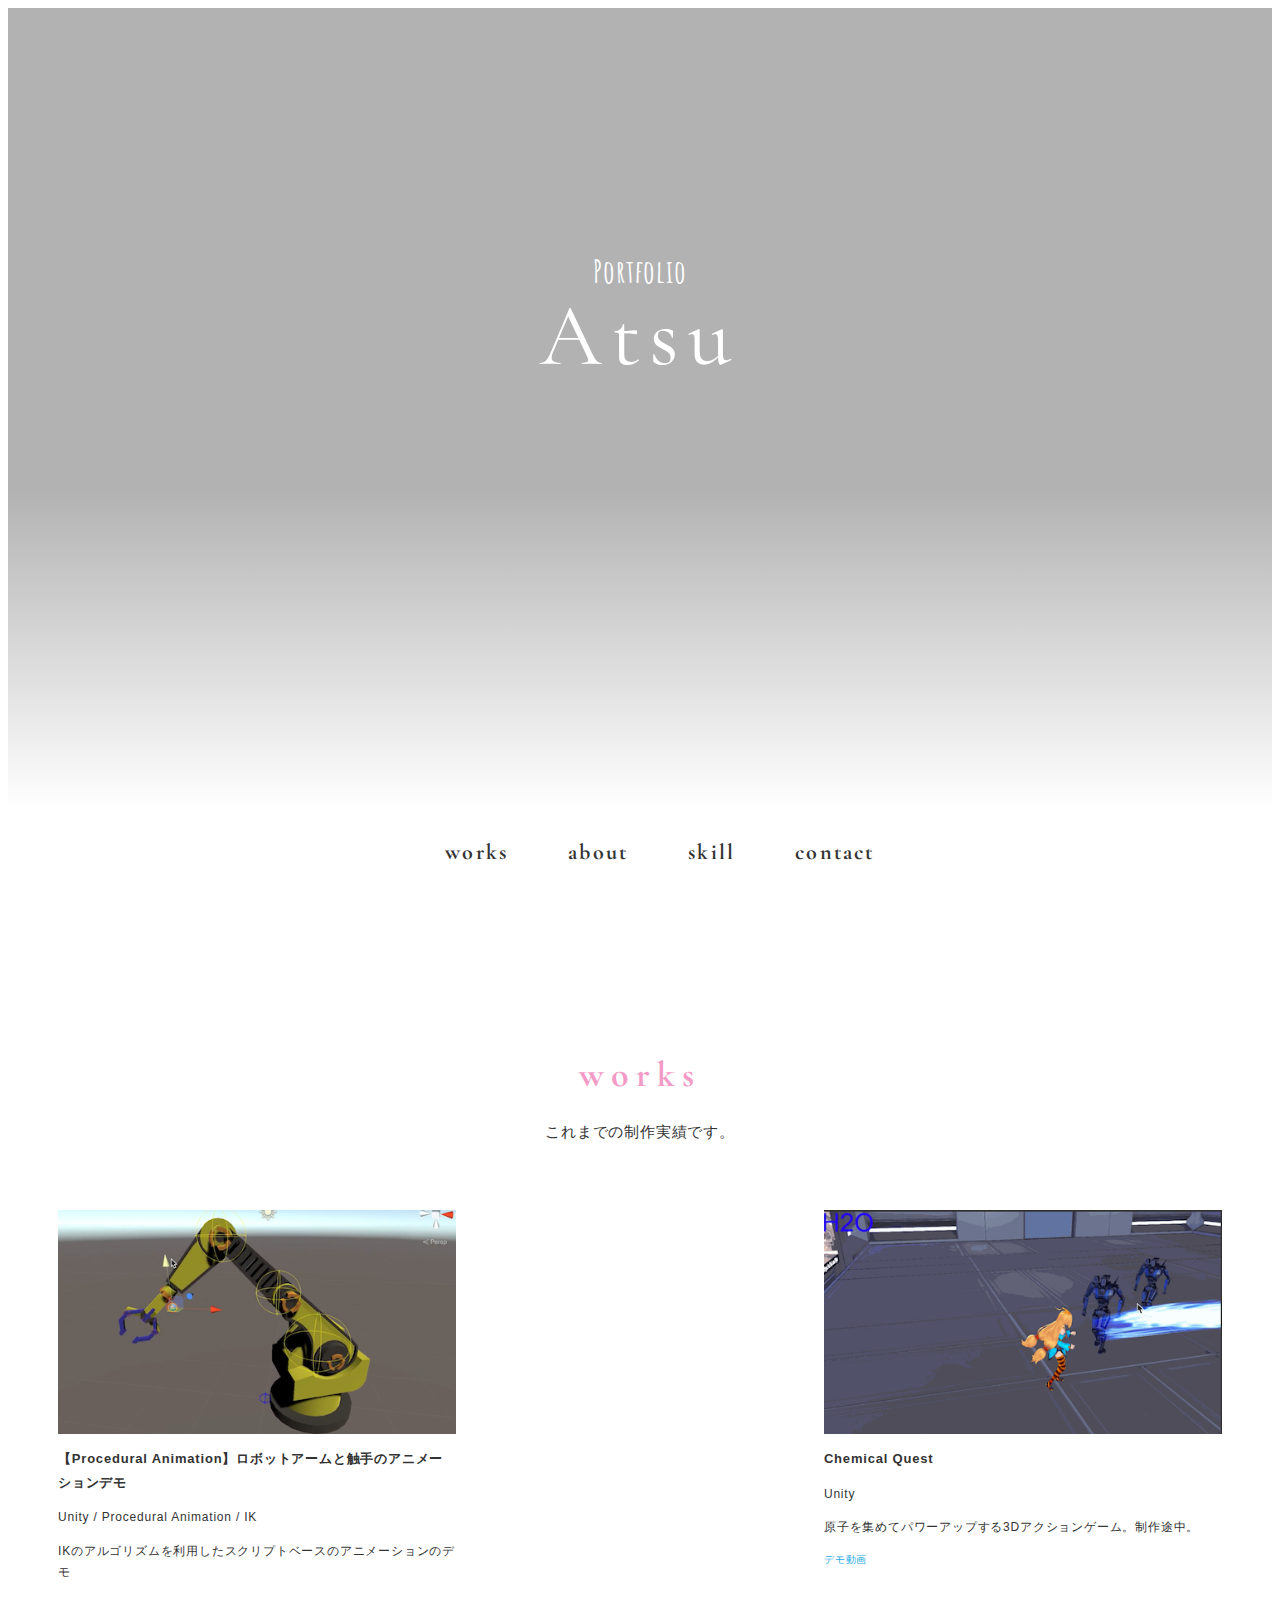
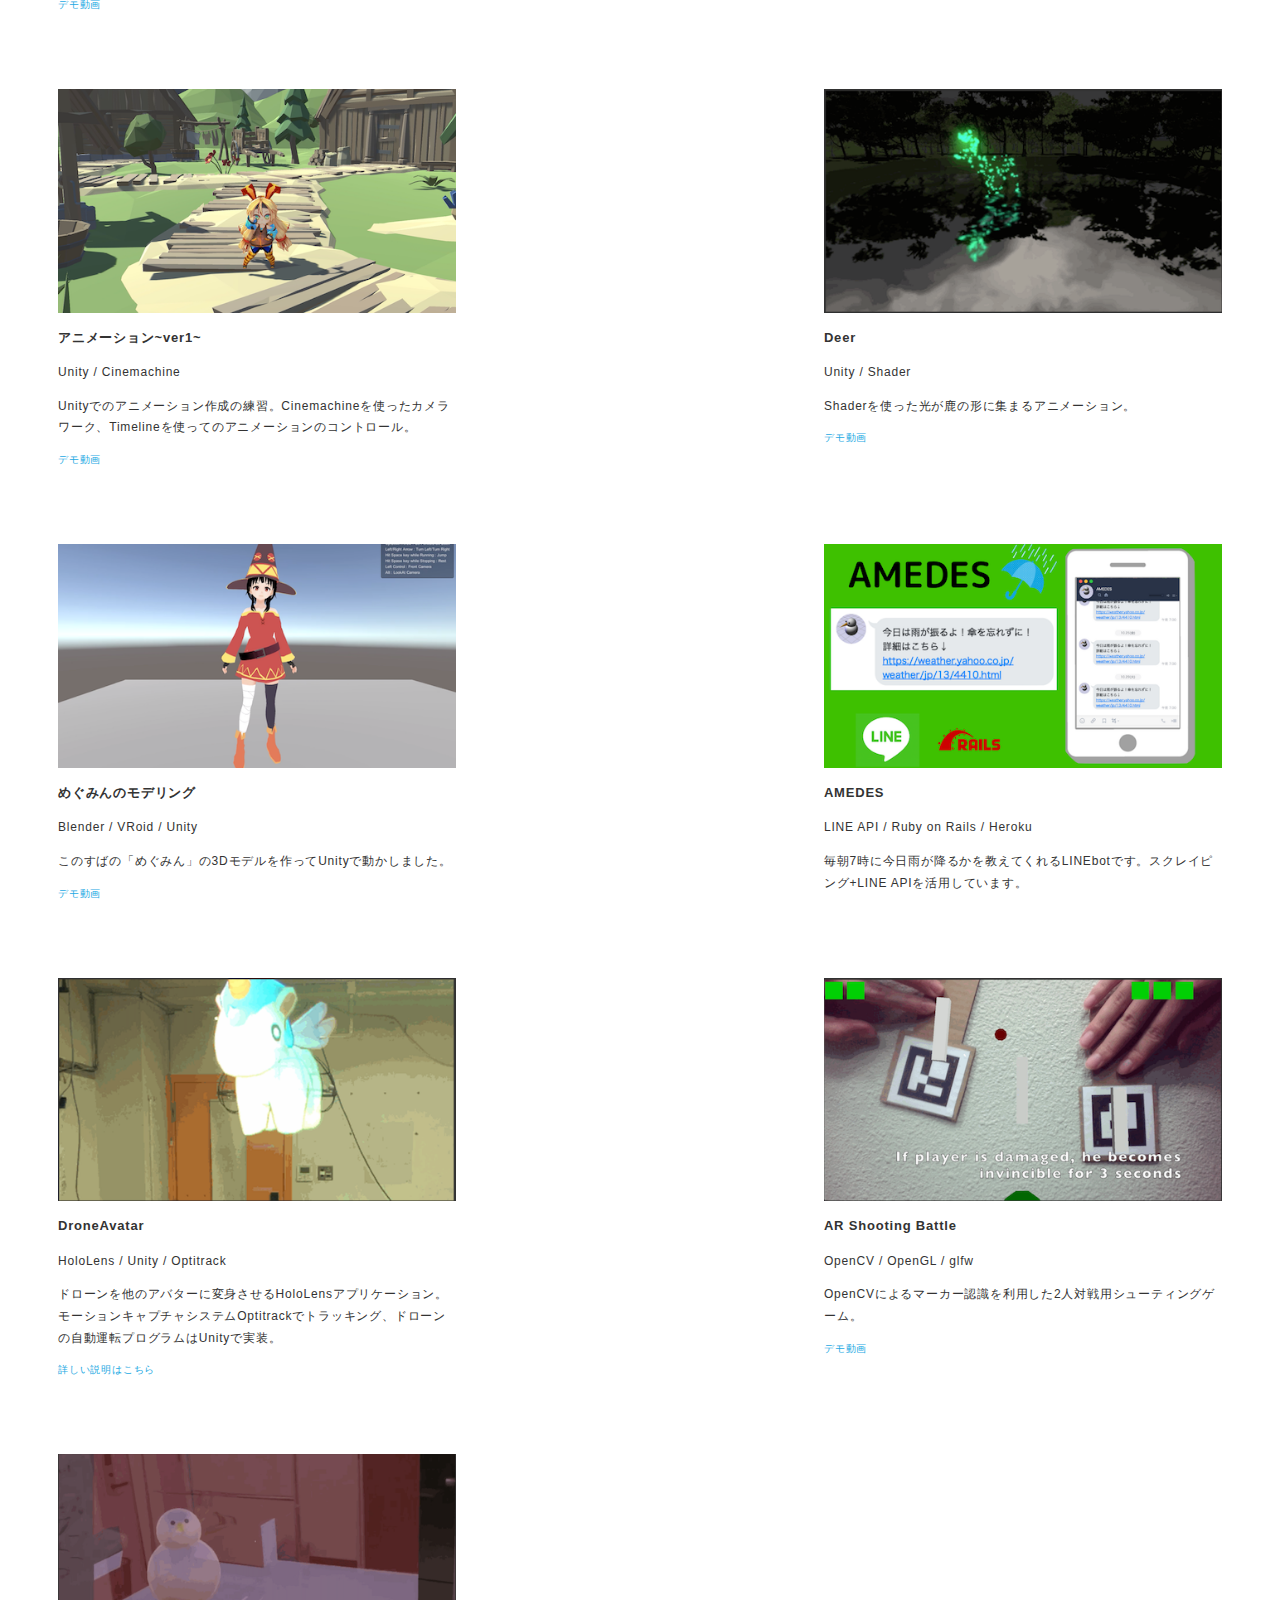
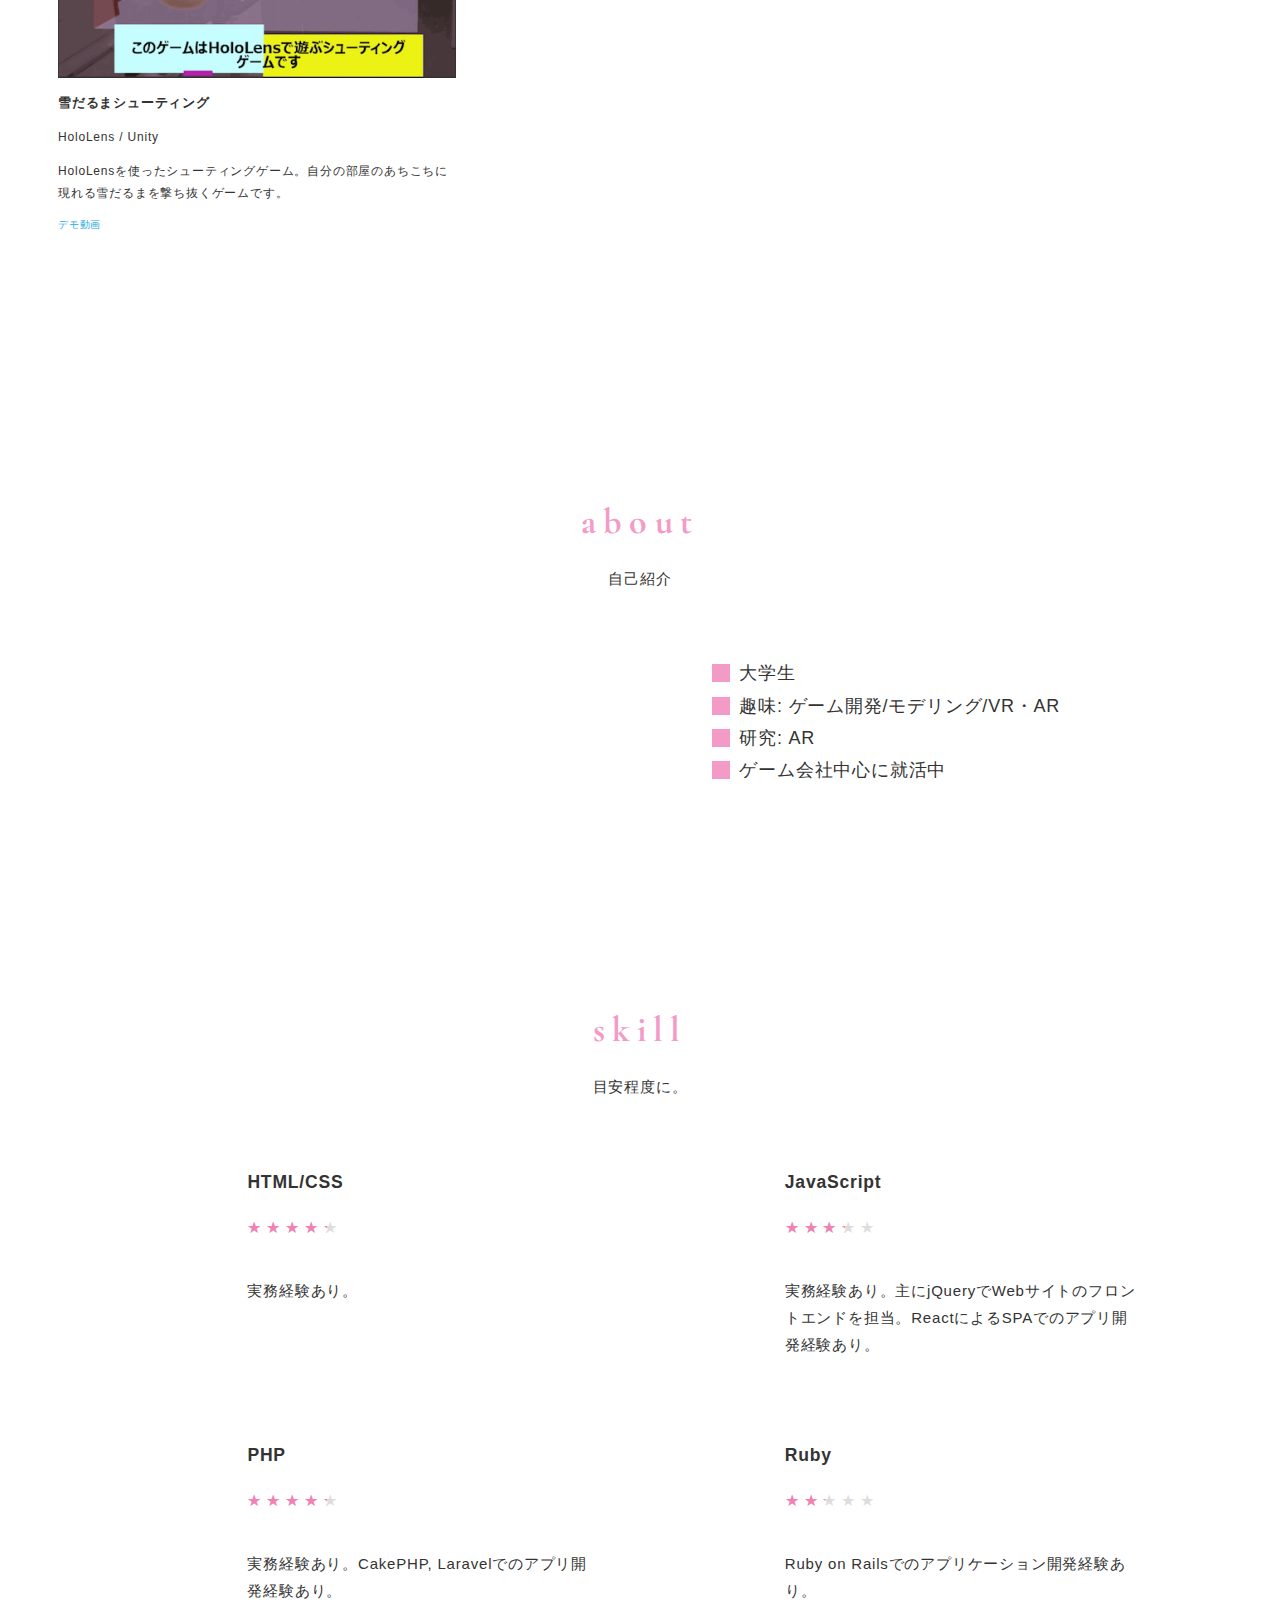
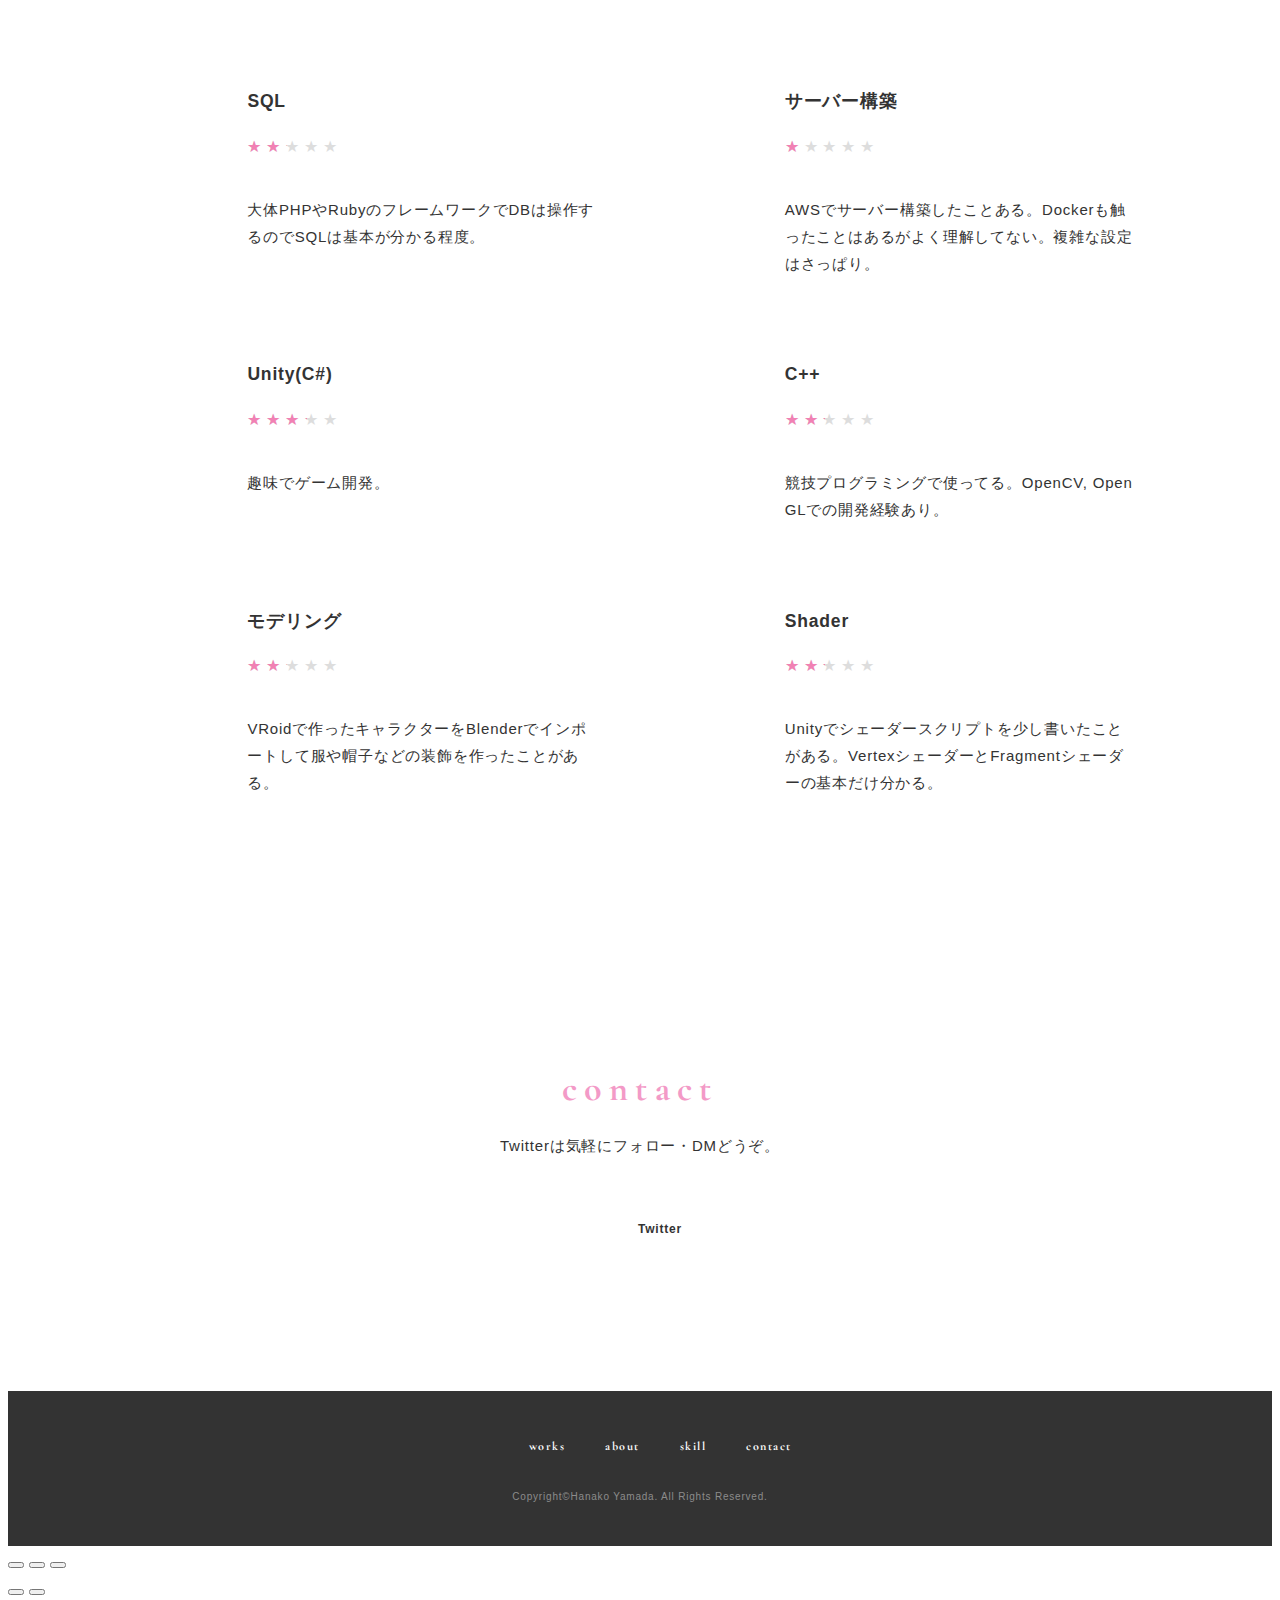
==== commit a66f4dcf: "[fix] モーダルのレスポンシブ対応" ====
--- a/index.html
+++ b/index.html
@@ -114,9 +114,27 @@
                 <p class="card-caption-info">原子を集めてパワーアップする3Dアクションゲーム。制作途中。</p>
                 <p class="card-caption-url"><a class="url-link modal" href="#chemical">デモ動画</a></p>
                 <div id="chemical" style="display:none;">
+                  <div><p class="modal-h1">デモ動画</p></div>
                   <iframe width="560" height="315" src="https://www.youtube.com/embed/PuwL9skOOjQ" frameborder="0"
                     allow="accelerometer; autoplay; encrypted-media; gyroscope; picture-in-picture"
                     allowfullscreen></iframe>
+                    <div class="modal-text"><p>1人1週間ゲームジャムで作成した三人称視点3Dアクションゲームです。コンセプトは化学の原子を集め、集めた原子の組み合わせによって様々な能力が使えるようになるという点です。例えばH原子を2つ、O原子を1つ集めればH2Oになり、水の攻撃が使えるようになります。</p></div>
+                </div>
+              </figcaption>
+            </figure>
+            <figure class="card">
+              <a href="#cinemachine" data-size="980x668" class="card-image modal">
+                <img src="img/works/thumb/SDUnitychanRunning.png" alt="SDUnitychanRunning" />
+              </a>
+              <figcaption class="card-caption">
+                <p class="card-caption-title">アニメーション~ver1~</p>
+                <p class="card-caption-info">Unity / Cinemachine</p>
+                <p class="card-caption-info">Unityでのアニメーション作成の練習。Cinemachineを使ったカメラワーク、Timelineを使ってのアニメーションのコントロール。</p>
+                <p class="card-caption-url"><a class="url-link modal" href="#cinemachine">デモ動画</a></p>
+                <div id="cinemachine" style="display:none;">
+                  <div><p class="modal-h1">デモ動画</p></div>
+                  <iframe width="560" height="315" src="https://www.youtube.com/embed/hIz9KOLBIXo" frameborder="0" allow="accelerometer; autoplay; encrypted-media; gyroscope; picture-in-picture" allowfullscreen></iframe>
+                  <div class="modal-text"><p>Unityの公式パッケージであるCinemachineを使ってショートアニメーションを作成しました。CinemachineはUnity上でカメラワークを簡単に作成できるツールです。アニメーションはTimelineを使って管理しています。</p></div>
                 </div>
               </figcaption>
             </figure>
@@ -130,9 +148,19 @@
                 <p class="card-caption-info">Shaderを使った光が鹿の形に集まるアニメーション。</p>
                 <p class="card-caption-url"><a class="url-link modal" href="#deer">デモ動画</a></p>
                 <div id="deer" style="display:none;">
+                  <div><p class="modal-h1">デモ動画</p></div>
                   <iframe width="560" height="315" src="https://www.youtube.com/embed/GWOJFTMuxb8" frameborder="0"
                     allow="accelerometer; autoplay; encrypted-media; gyroscope; picture-in-picture"
                     allowfullscreen></iframe>
+                    <div class="modal-text">
+                      <p>夜の湖に、まるで光が生きているように集まり鹿の形になるショートアニメーションを作成しました。光の動きや水面の表現など出来るだけ自力でスクリプトを書くようにしています。詳細は以下です。<br />
+                      <br />
+                        ・水面のゆらぎは自作シェーダで書かれています。<br />
+                      ・光のランダムな明滅は自作シェーダで書かれています。<br />
+                      ・光１つ１つの動きはスクリプトにより制御されています。（ゆらゆら漂う・集まる・散るなど）<br />
+                      ・鹿の形を作る部分は鹿のアセットから頂点座標だけ取得し、その位置に各光が行くよう制御しています。<br />
+                      ・水面の反射はカメラ２つを利用した自作スクリプトで書かれています。</p>
+                    </div>
                 </div>
               </figcaption>
             </figure>
@@ -146,6 +174,7 @@
                 <p class="card-caption-info">このすばの「めぐみん」の3Dモデルを作ってUnityで動かしました。</p>
                 <p class="card-caption-url"><a class="url-link modal" href="#megumin">デモ動画</a></p>
                 <div id="megumin" style="display:none;">
+                  <div><p class="modal-h1">デモ動画</p></div>
                   <iframe width="560" height="315" src="https://www.youtube.com/embed/OOq75uaMnkE" frameborder="0"
                     allow="accelerometer; autoplay; encrypted-media; gyroscope; picture-in-picture"
                     allowfullscreen></iframe>
@@ -189,6 +218,7 @@
                 <p class="card-caption-info">OpenCVによるマーカー認識を利用した2人対戦用シューティングゲーム。</p>
                 <p class="card-caption-url"><a class="url-link modal" href="#arshooting" target="_blank">デモ動画</a></p>
                 <div id="arshooting" style="display:none;">
+                  <div><p class="modal-h1">デモ動画</p></div>
                   <iframe width="560" height="315" src="https://www.youtube.com/embed/e8R17m82y-8" frameborder="0"
                     allow="accelerometer; autoplay; encrypted-media; gyroscope; picture-in-picture"
                     allowfullscreen></iframe>
@@ -205,6 +235,7 @@
                 <p class="card-caption-info">HoloLensを使ったシューティングゲーム。自分の部屋のあちこちに現れる雪だるまを撃ち抜くゲームです。</p>
                 <p class="card-caption-url"><a class="url-link modal" href="#snowman" target="_blank">デモ動画</a></p>
                 <div id="snowman" style="display:none;">
+                  <div><p class="modal-h1">デモ動画</p></div>
                   <iframe width="560" height="315" src="https://www.youtube.com/embed/kNoh2jkIhig" frameborder="0"
                     allow="accelerometer; autoplay; encrypted-media; gyroscope; picture-in-picture"
                     allowfullscreen></iframe>
--- a/css/style.css
+++ b/css/style.css
@@ -588,6 +588,13 @@
   right: 0;
 }
 
+.modal-text p {
+  width: 80%;
+  margin: 0 auto;
+  text-align: left;
+  margin-top: 30px;
+}
+
 /*--------------------------------
  Button
 ---------------------------------*/
@@ -921,6 +928,7 @@
 
   #header {
     height: 100vh;
+    background-position: center;
   }
 
   #header .logo-title {
@@ -1086,4 +1094,20 @@
     padding: 0 10px;
     margin-bottom: 5px;
   }
+
+  /*---------------------------
+   modaal
+   ----------------------------*/
+   .modaal-outer-wrapper {
+     display: unset;
+   }
+
+   .modaal-inner-wrapper {
+     display: unset;
+   }
+
+   iframe {
+     width: 100%;
+     height: auto;
+   }
 }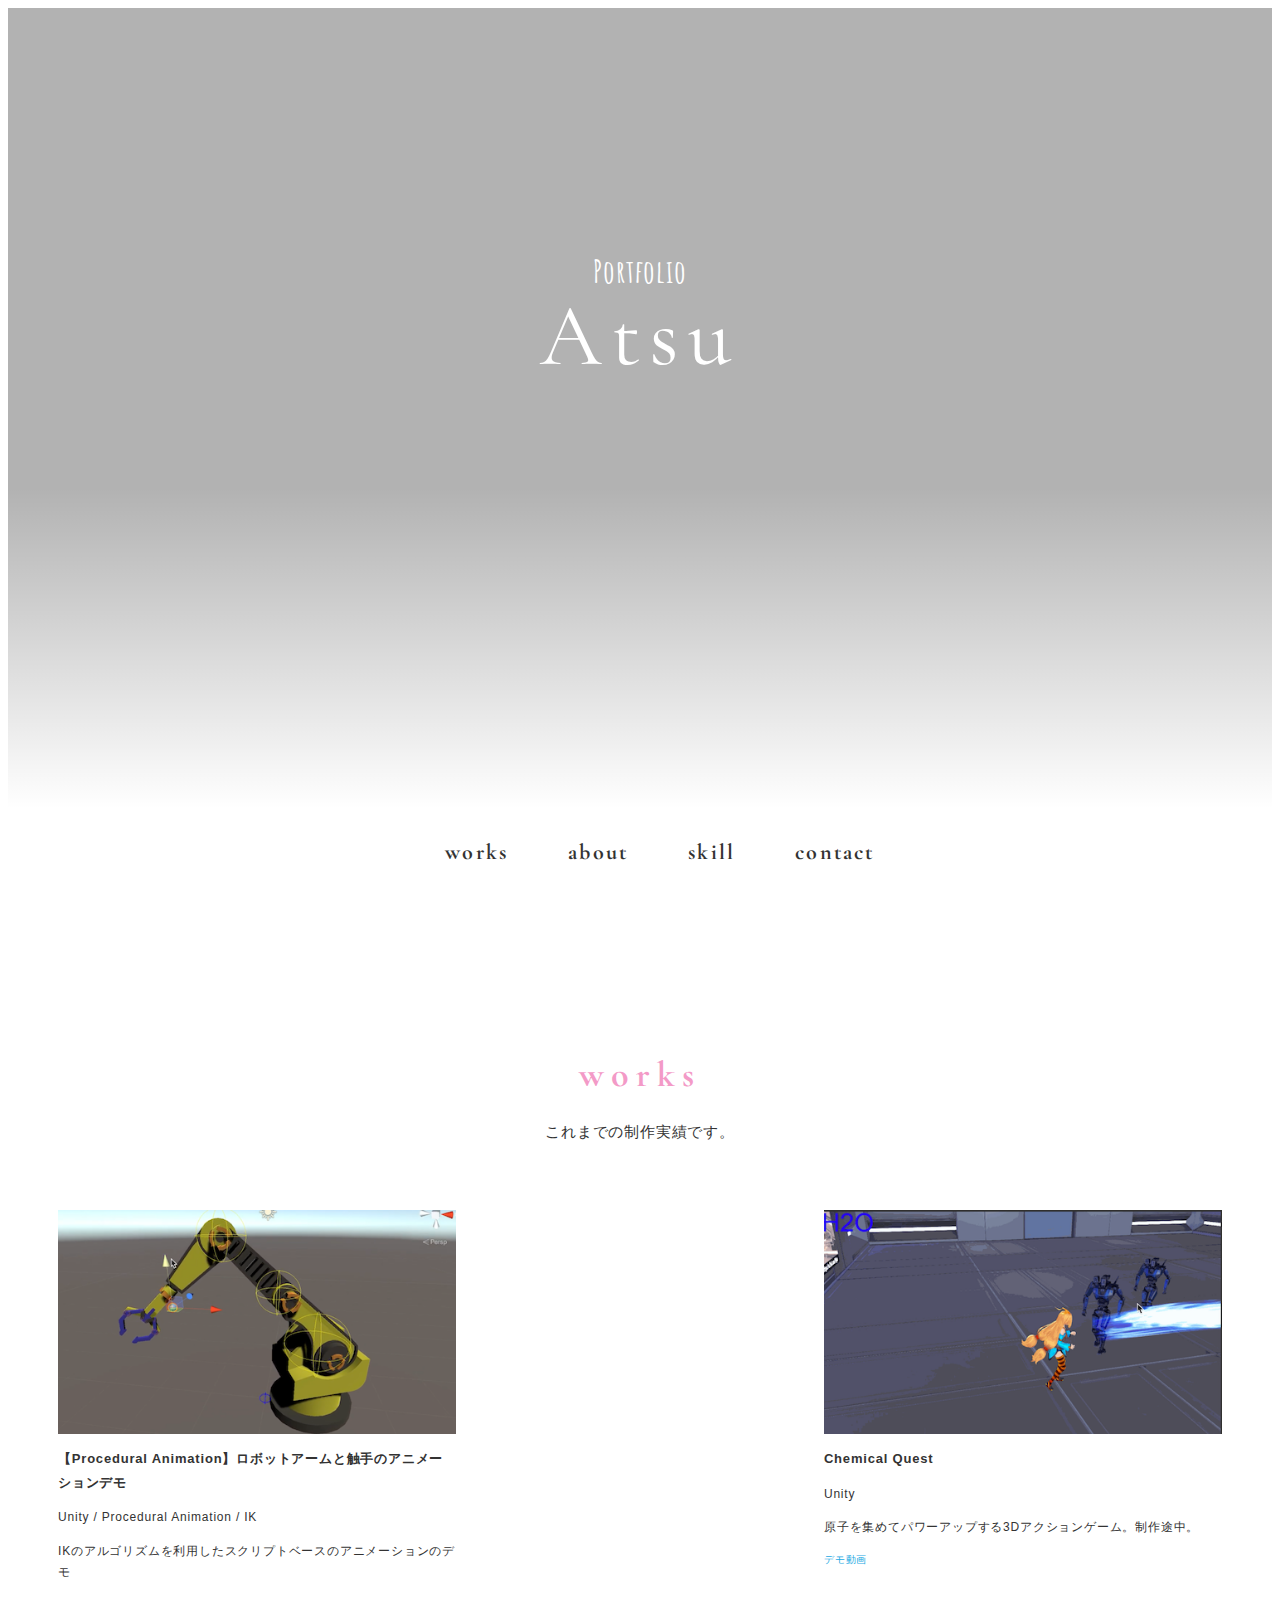
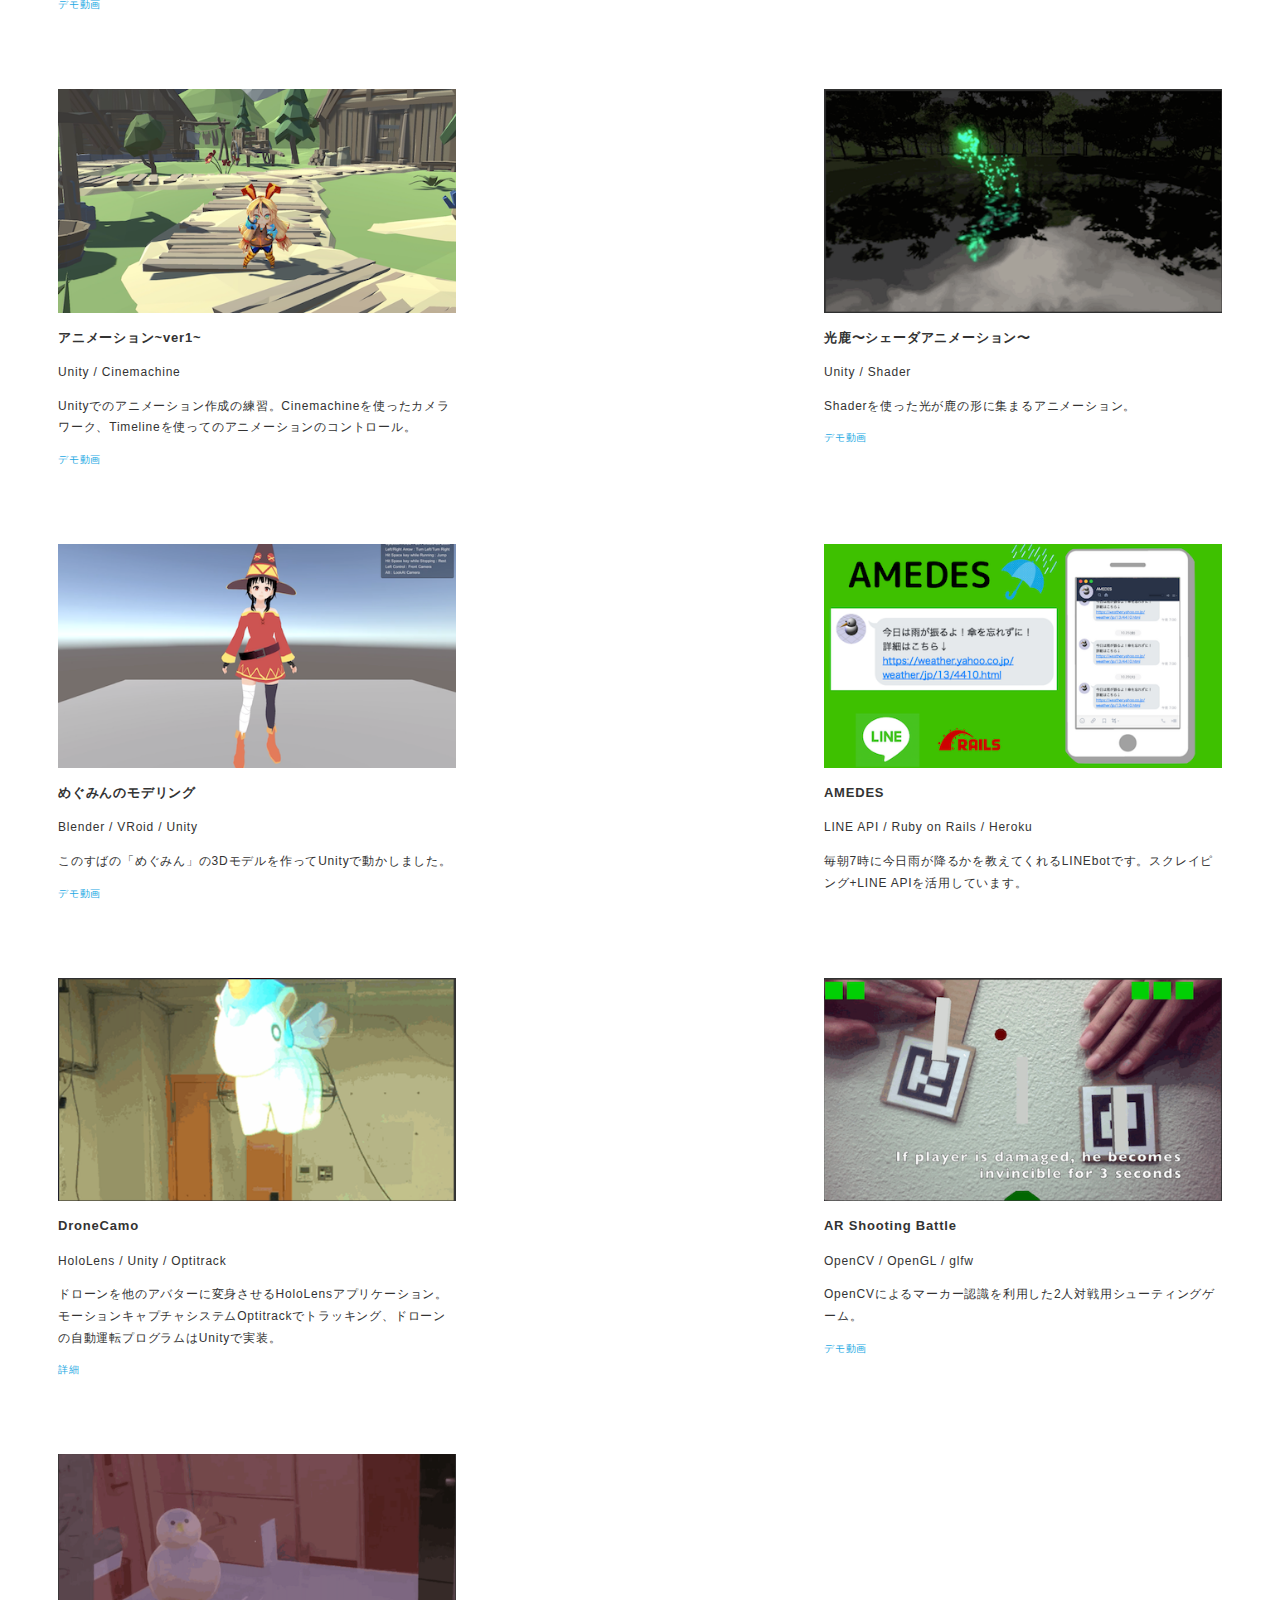
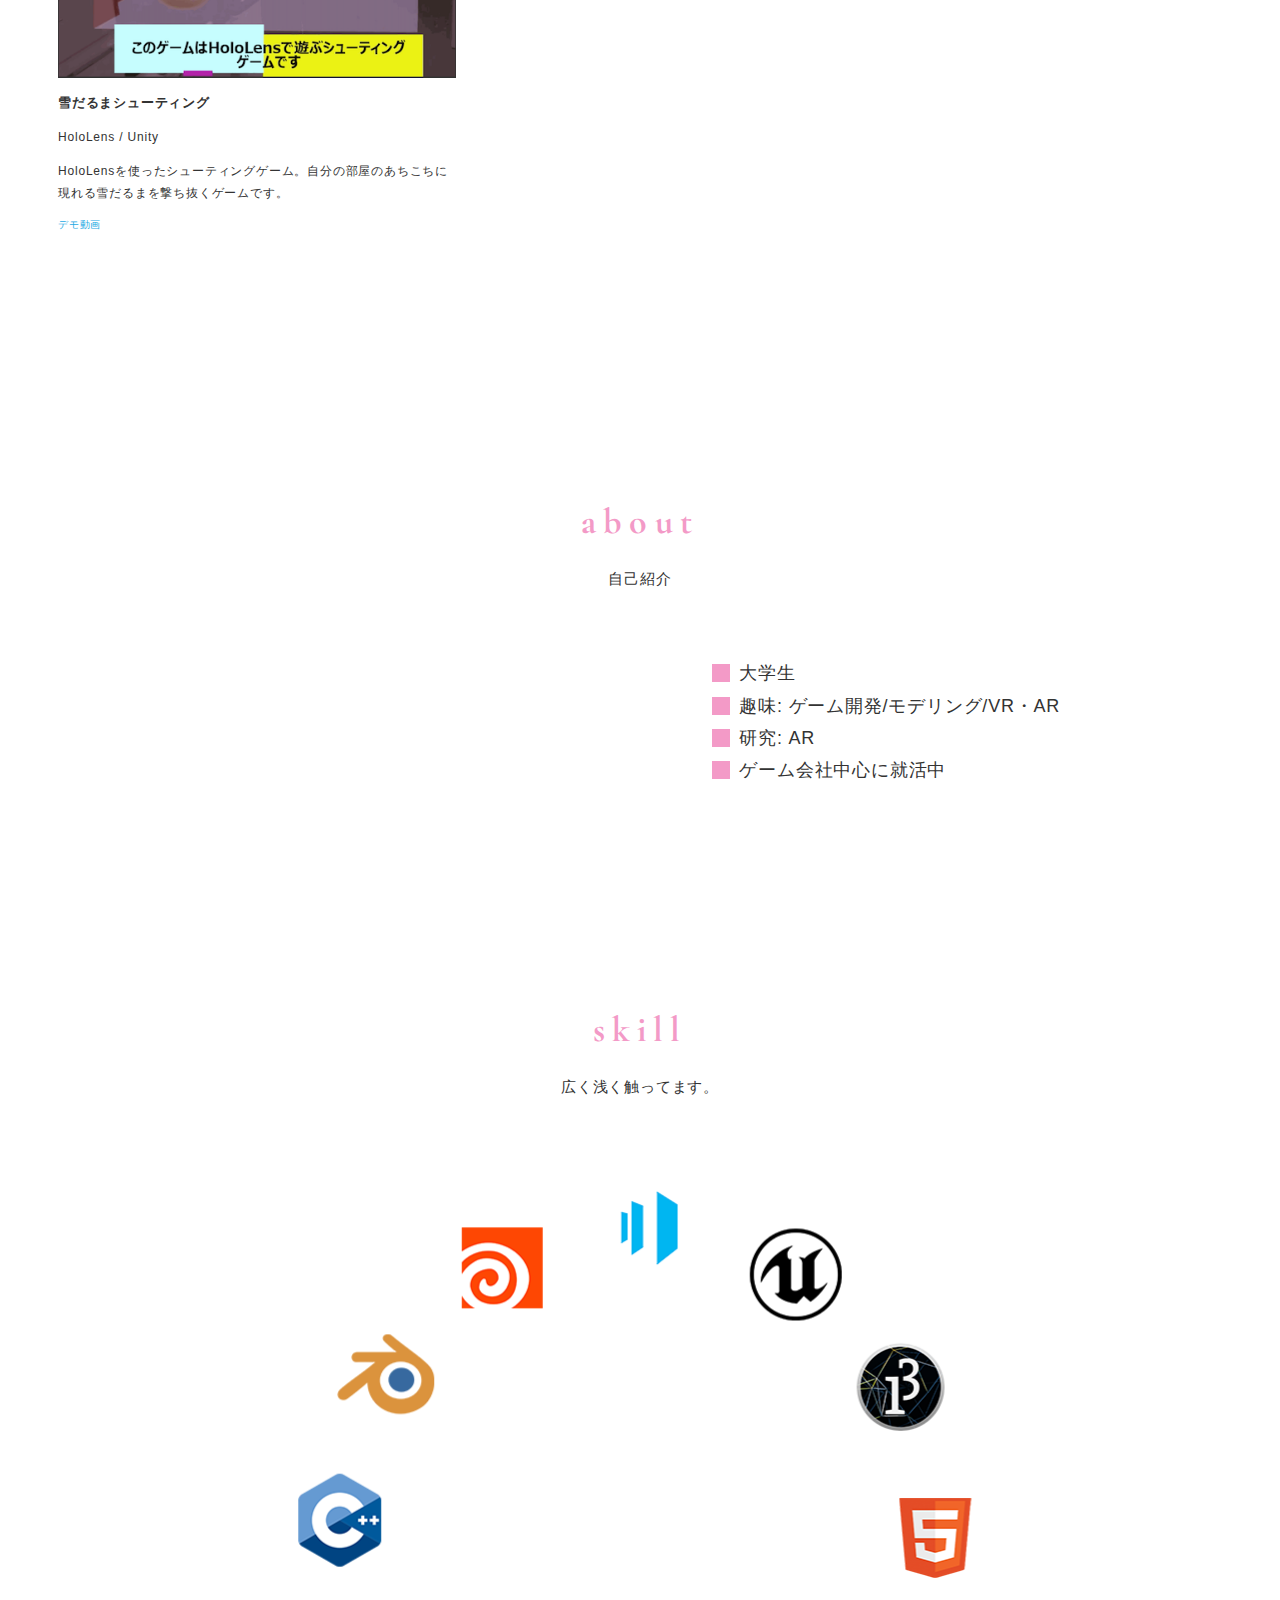
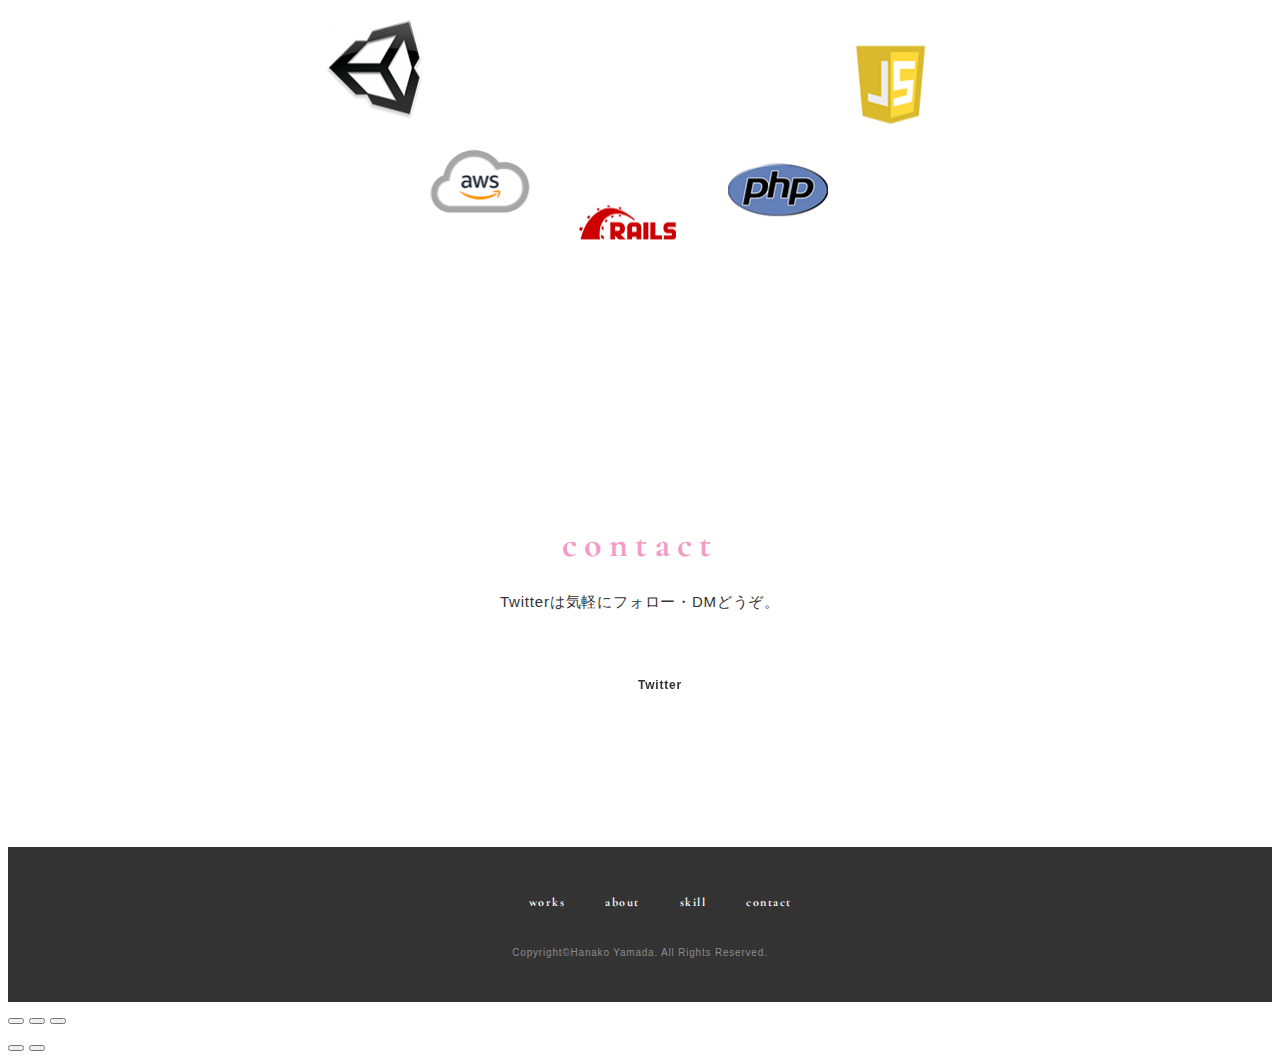
==== commit 2d534481: "skillを改修。Processingを導入" ====
--- a/index.html
+++ b/index.html
@@ -143,7 +143,7 @@
                 <img src="img/works/thumb/deer.png" alt="" />
               </a>
               <figcaption class="card-caption">
-                <p class="card-caption-title">Deer</p>
+                <p class="card-caption-title">光鹿〜シェーダアニメーション〜</p>
                 <p class="card-caption-info">Unity / Shader</p>
                 <p class="card-caption-info">Shaderを使った光が鹿の形に集まるアニメーション。</p>
                 <p class="card-caption-url"><a class="url-link modal" href="#deer">デモ動画</a></p>
@@ -178,6 +178,14 @@
                   <iframe width="560" height="315" src="https://www.youtube.com/embed/OOq75uaMnkE" frameborder="0"
                     allow="accelerometer; autoplay; encrypted-media; gyroscope; picture-in-picture"
                     allowfullscreen></iframe>
+                  <div class="modal-text">
+                    <p>このすばの「めぐみん」の3Dモデルを作ってUnityで動かしました。<br />
+                    モデリングをずっとしたかったので初挑戦。VRoidで体と顔・髪型は作り、服や帽子・靴をBlenderで作成しました。できたモデルはfbx形式でエクスポートし、Unityにインポートして動かしました。<br />
+                    今後の予定としてVRでデプロイしたいと思っています。<br />
+                    <br />
+                    初心者でもこれだけできるので、VRoid+Blenderで自分の好きなキャラを作る方法はおすすめです。制作期間は大体１ヶ月弱。（Blender練習のためのてんとう虫チュートリアルを含めて）
+                    </p>
+                  </div>
                 </div>
               </figcaption>
             </figure>
@@ -193,19 +201,19 @@
               </figcaption>
             </figure>
             <figure class="card">
-              <a href="https://sway.office.com/o8Y7pdvOqUtuBNiB?ref=Link&loc=mysways" class="card-image"
-                target="_blank">
+              <a href="#DroneCamo" data-size="980x668" class="card-image modal">
                 <img src="img/works/thumb/DroneCamo.png" alt="" />
               </a>
               <figcaption class="card-caption">
-                <p class="card-caption-title">DroneAvatar</p>
+                <p class="card-caption-title">DroneCamo</p>
                 <p class="card-caption-info">HoloLens / Unity / Optitrack</p>
                 <p class="card-caption-info">
                   ドローンを他のアバターに変身させるHoloLensアプリケーション。モーションキャプチャシステムOptitrackでトラッキング、ドローンの自動運転プログラムはUnityで実装。</p>
-                <p class="card-caption-url"><a class="url-link"
-                    href="https://sway.office.com/o8Y7pdvOqUtuBNiB?ref=Link&loc=mysways" target="_blank">詳しい説明はこちら</a>
-                </p>
-
+                <p class="card-caption-url"><a class="url-link modal" href="#DroneCamo">詳細</a></p>
+                <div id="DroneCamo" style="display:none;">
+                  <div><p class="modal-h1">説明</p></div>
+                  <iframe width="760px" height="500px" src="https://sway.office.com/s/o8Y7pdvOqUtuBNiB/embed" frameborder="0" marginheight="0" marginwidth="0" max-width="100%" sandbox="allow-forms allow-modals allow-orientation-lock allow-popups allow-same-origin allow-scripts" scrolling="no" style="border: none; max-width: 100%; max-height: 100vh" allowfullscreen mozallowfullscreen msallowfullscreen webkitallowfullscreen></iframe>
+                </div>
               </figcaption>
             </figure>
             <figure class="card">
@@ -222,6 +230,12 @@
                   <iframe width="560" height="315" src="https://www.youtube.com/embed/e8R17m82y-8" frameborder="0"
                     allow="accelerometer; autoplay; encrypted-media; gyroscope; picture-in-picture"
                     allowfullscreen></iframe>
+                  <div class="modal-text"><p>ARのシューティングゲームのデモ動画です。マーカーの位置にバーが表示されるので片手でマーカーを実際に操作します。キー入力で弾を発射し、当てれば相手のライフが１つ減ります。真ん中のボムに弾を当ててしまうと自分のライフが減ります。<br />
+                    <br />
+                    ・4人チームで制作<br />
+                    ・マーカーの姿勢推定はOpenCVを利用<br />
+                    ・グラフィックの描画はOpenGLを利用</p>
+                  </div>
                 </div>
               </figcaption>
             </figure>
@@ -239,6 +253,7 @@
                   <iframe width="560" height="315" src="https://www.youtube.com/embed/kNoh2jkIhig" frameborder="0"
                     allow="accelerometer; autoplay; encrypted-media; gyroscope; picture-in-picture"
                     allowfullscreen></iframe>
+                  <div class="modal-text"><p>雪だるまを打つHoloLensゲームのデモ動画です。部屋の形状をHoloLensが認識し、部屋のあちこちに雪だるまが現れます。指のジェスチャーでAirTapをすると向いている方向に球が発射され雪だるまを倒すことができます。</p></div>
                 </div>
               </figcaption>
             </figure>
@@ -277,129 +292,36 @@
           <div class="section-title-block">
             <h2 class="section-title">SKILL</h2>
             <p class="section-desc">
-              目安程度に。
+              広く浅く触ってます。
             </p>
           </div>
-          <div class="card-wrapper">
-            <div class="card">
-              <div class="skill-icon">
-                <img src="img/skill/html.png" alt="">
-              </div>
-              <div class="skill-desc">
-                <h3 class="skill-desc-title">HTML/CSS</h3>
-                <div class="rating">
-                  <p class="rate rate4"></p>
-                </div>
-                <p class="text">実務経験あり。</p>
-              </div>
-            </div>
-            <div class="card">
-              <div class="skill-icon">
-                <img src="img/skill/js.png" alt="">
-              </div>
-              <div class="skill-desc">
-                <h3 class="skill-desc-title">JavaScript</h3>
-                <div class="rating">
-                  <p class="rate rate3"></p>
-                </div>
-                <p class="text">実務経験あり。主にjQueryでWebサイトのフロントエンドを担当。ReactによるSPAでのアプリ開発経験あり。</p>
-              </div>
-            </div>
-            <div class="card">
-              <div class="skill-icon">
-                <img src="img/skill/php.png" alt="">
-              </div>
-              <div class="skill-desc">
-                <h3 class="skill-desc-title">PHP</h3>
-                <div class="rating">
-                  <p class="rate rate4"></p>
-                </div>
-                <p class="text">実務経験あり。CakePHP, Laravelでのアプリ開発経験あり。</p>
-              </div>
-            </div>
-            <div class="card">
-              <div class="skill-icon">
-                <img src="img/skill/rails.png" alt="">
-              </div>
-              <div class="skill-desc">
-                <h3 class="skill-desc-title">Ruby</h3>
-                <div class="rating">
-                  <p class="rate rate2"></p>
-                </div>
-                <p class="text">Ruby on Railsでのアプリケーション開発経験あり。</p>
-              </div>
-            </div>
-            <div class="card">
-              <div class="skill-icon">
-                <img src="img/skill/sql.png" alt="">
-              </div>
-              <div class="skill-desc">
-                <h3 class="skill-desc-title">SQL</h3>
-                <div class="rating">
-                  <p class="rate rate2"></p>
-                </div>
-                <p class="text">大体PHPやRubyのフレームワークでDBは操作するのでSQLは基本が分かる程度。</p>
-              </div>
-            </div>
-            <div class="card">
-              <div class="skill-icon">
-                <img src="img/skill/aws.png" alt="">
-              </div>
-              <div class="skill-desc">
-                <h3 class="skill-desc-title">サーバー構築</h3>
-                <div class="rating">
-                  <p class="rate rate1"></p>
-                </div>
-                <p class="text">AWSでサーバー構築したことある。Dockerも触ったことはあるがよく理解してない。複雑な設定はさっぱり。</p>
-              </div>
-            </div>
-            <div class="card">
-              <div class="skill-icon">
-                <img src="img/skill/unity.png" alt="">
-              </div>
-              <div class="skill-desc">
-                <h3 class="skill-desc-title">Unity(C#)</h3>
-                <div class="rating">
-                  <p class="rate rate3"></p>
-                </div>
-                <p class="text">趣味でゲーム開発。</p>
-              </div>
-            </div>
-            <div class="card">
-              <div class="skill-icon">
-                <img src="img/skill/cpp.png" alt="">
-              </div>
-              <div class="skill-desc">
-                <h3 class="skill-desc-title">C++</h3>
-                <div class="rating">
-                  <p class="rate rate2"></p>
-                </div>
-                <p class="text">競技プログラミングで使ってる。OpenCV, OpenGLでの開発経験あり。</p>
-              </div>
-            </div>
-            <div class="card">
-              <div class="skill-icon">
-                <img src="img/skill/blender.png" alt="">
-              </div>
-              <div class="skill-desc">
-                <h3 class="skill-desc-title">モデリング</h3>
-                <div class="rating">
-                  <p class="rate rate2"></p>
-                </div>
-                <p class="text">VRoidで作ったキャラクターをBlenderでインポートして服や帽子などの装飾を作ったことがある。</p>
-              </div>
-            </div>
-            <div class="card">
-              <div class="skill-icon">
-                <img src="img/skill/shader.png" alt="">
-              </div>
-              <div class="skill-desc">
-                <h3 class="skill-desc-title">Shader</h3>
-                <div class="rating">
-                  <p class="rate rate2"></p>
-                </div>
-                <p class="text">Unityでシェーダースクリプトを少し書いたことがある。VertexシェーダーとFragmentシェーダーの基本だけ分かる。</p>
-              </div>
+          <div id="skillCanvas" class="icon-wrapper">
+            <div class="skill-icon">
+              <img src="img/skill/html.png" alt="">
+            </div>
+            <div class="skill-icon">
+              <img src="img/skill/js.png" alt="">
+            </div>
+            <div class="skill-icon">
+              <img src="img/skill/php.png" alt="">
+            </div>
+            <div class="skill-icon">
+              <img src="img/skill/rails.png" alt="">
+            </div>
+            <div class="skill-icon">
+              <img src="img/skill/aws.png" alt="">
+            </div>
+            <div class="skill-icon">
+              <img src="img/skill/unity.png" alt="">
+            </div>
+            <div class="skill-icon">
+              <img src="img/skill/cpp.png" alt="">
+            </div>
+            <div class="skill-icon">
+              <img src="img/skill/blender.png" alt="">
+            </div>
+            <div class="skill-icon">
+              <img src="img/skill/shader.png" alt="">
             </div>
           </div>
         </div>
@@ -542,6 +464,8 @@
   <script type='text/javascript' src="js/script.js"></script>
   <script type='text/javascript' src="Library/particles/particles.min.js"></script>
   <script type='text/javascript' src="Library/particles/setting.js"></script>
+  <script type='text/javascript' src="Library/p5/p5.min.js"></script>
+  <script type='text/javascript' src="js/processing.js"></script>
 </body>
 
 </html>--- a/css/style.css
+++ b/css/style.css
@@ -392,13 +392,21 @@
   justify-content: space-between;
 }
 
+#skill .icon-wrapper {
+  height: 100%;
+  text-align: center;
+}
+
+#skill .skill-icon {
+  position: absolute;
+}
 /* #skill .card:first-child {
   flex-basis: 100%;
 } */
-
-#skill .skill-icon {
+/* flexで並べてたものは削除20210524 */
+/* #skill .skill-icon {
   flex-basis: 75px;
-}
+} */
 
 #skill .skill-icon img {
   width: 75px;
@@ -1026,8 +1034,15 @@
     flex-basis: 100%;
   }
 
+  #skill .icon-wrapper {
+    height: 100%;
+  }
+  /* flexで並べてたものは削除20210524 */
+  /* #skill .skill-icon {
+    flex-basis: 45px;
+  } */
   #skill .skill-icon {
-    flex-basis: 45px;
+    position: absolute;
   }
 
   #skill .skill-icon img {
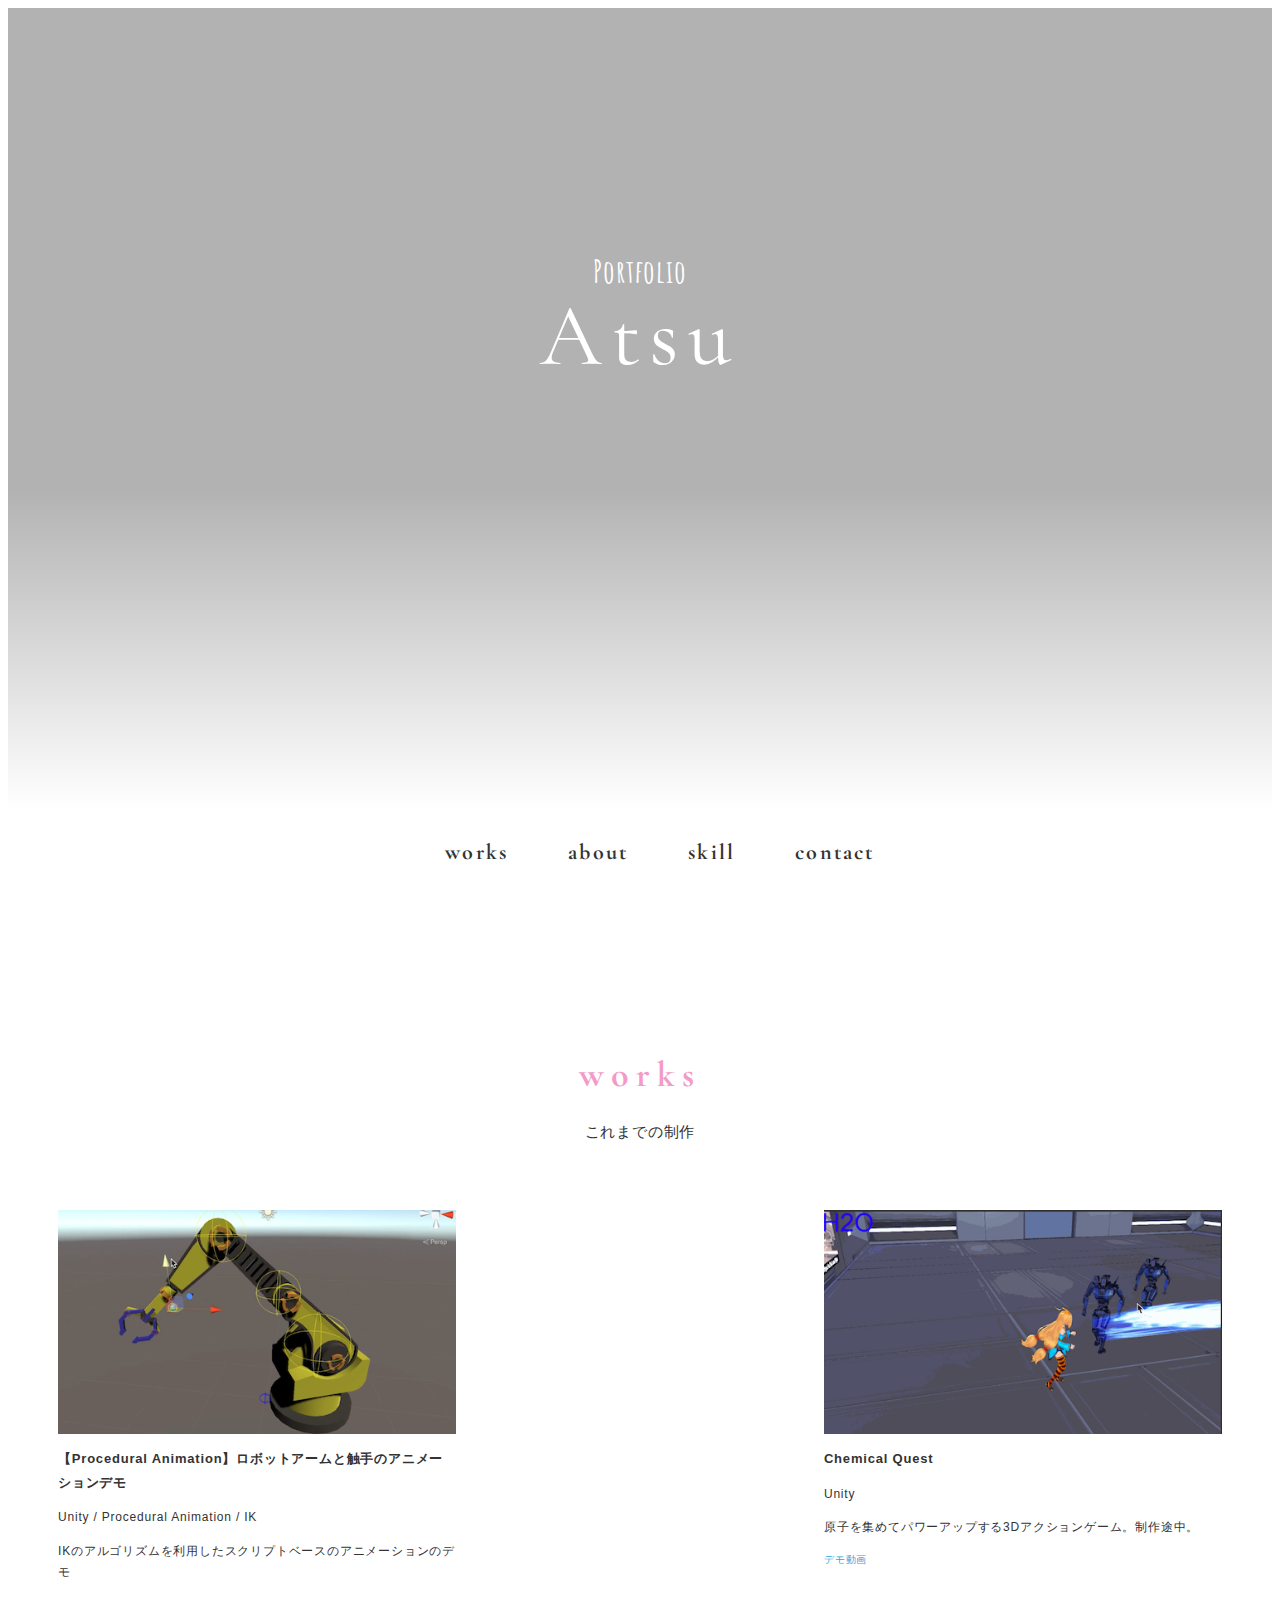
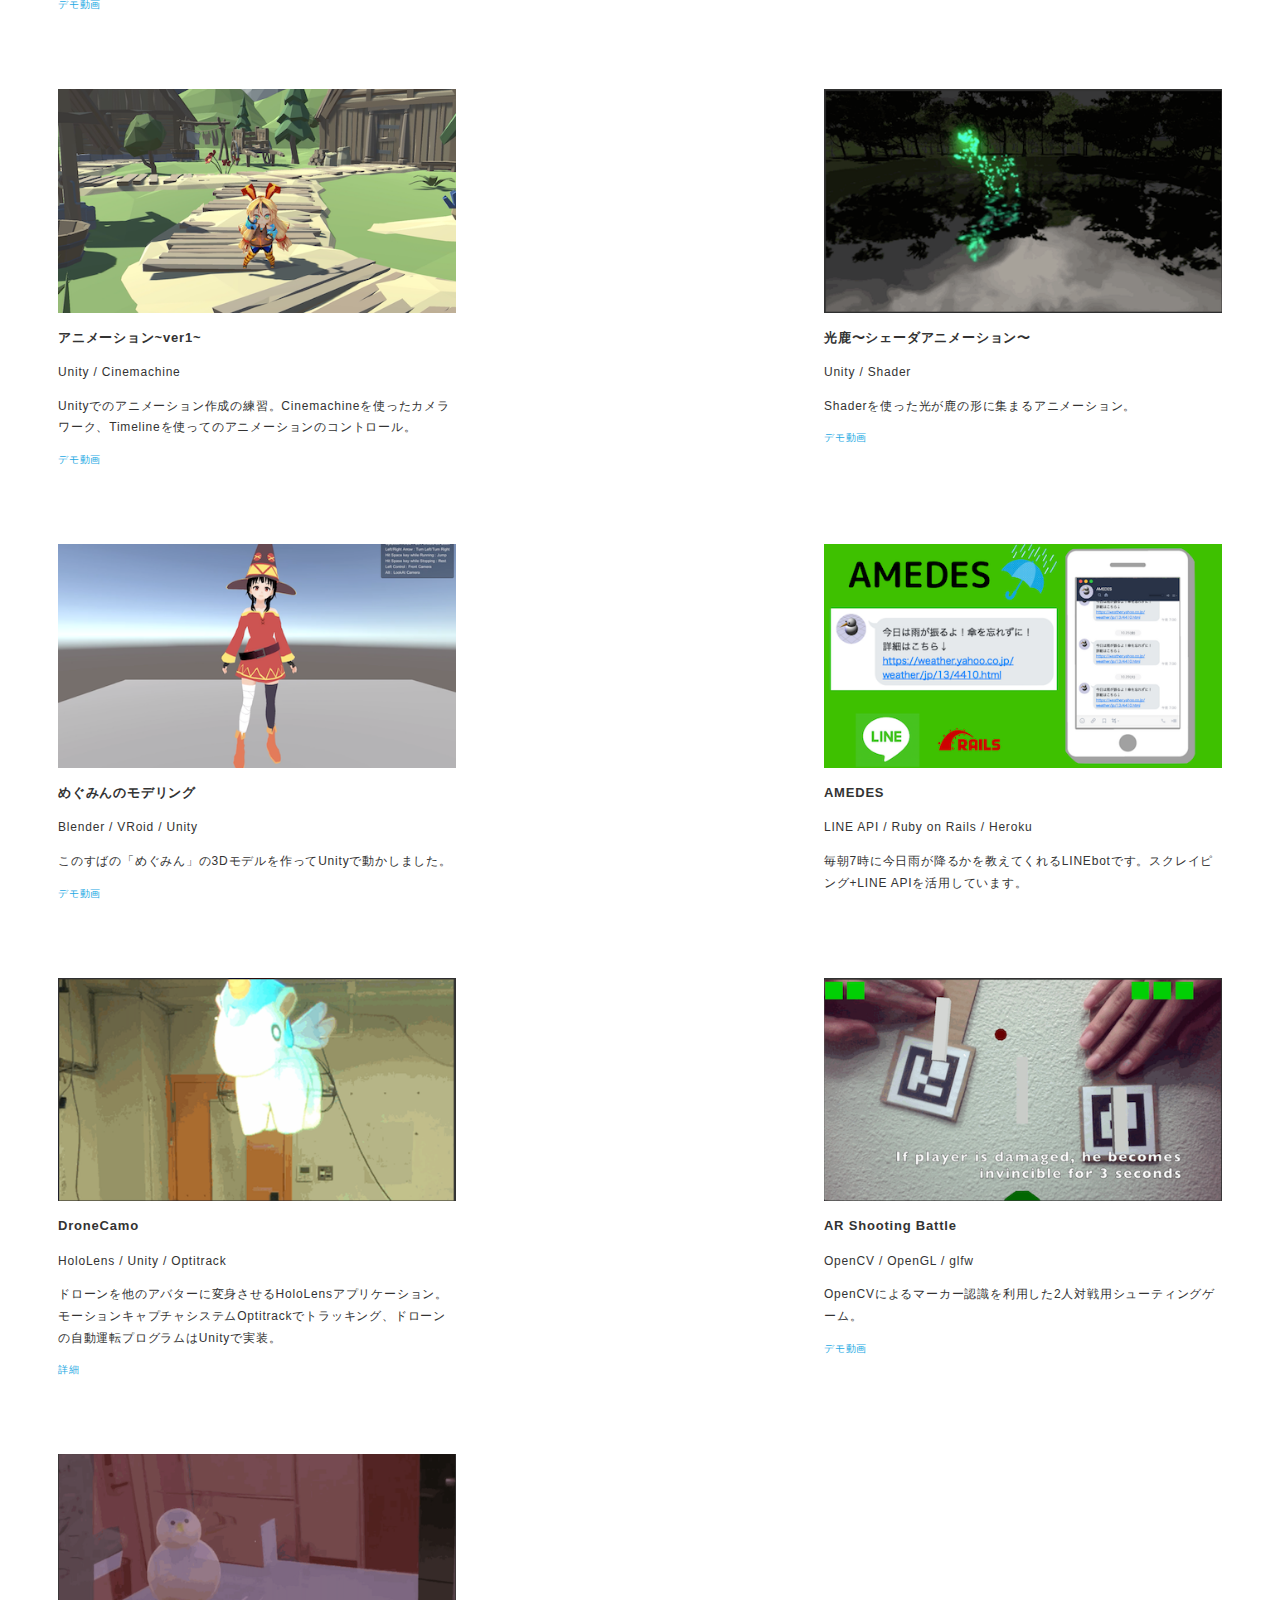
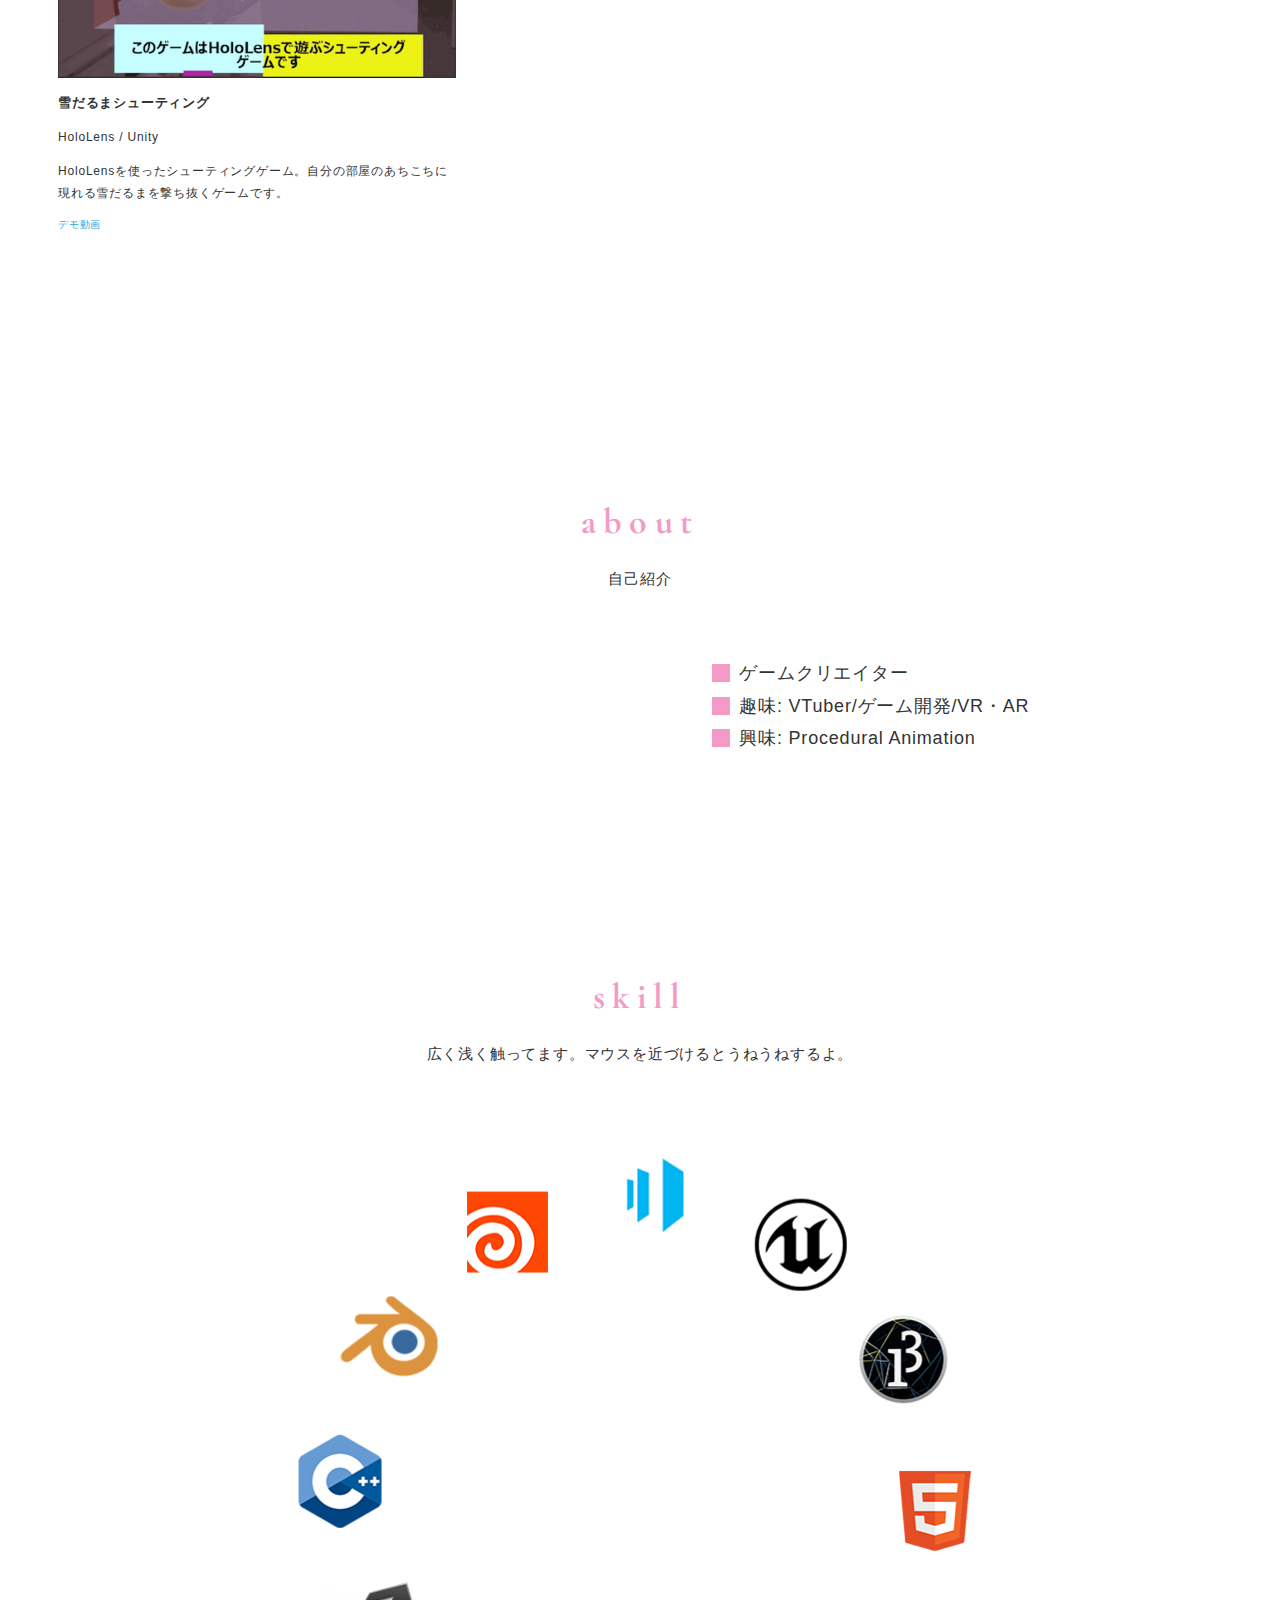
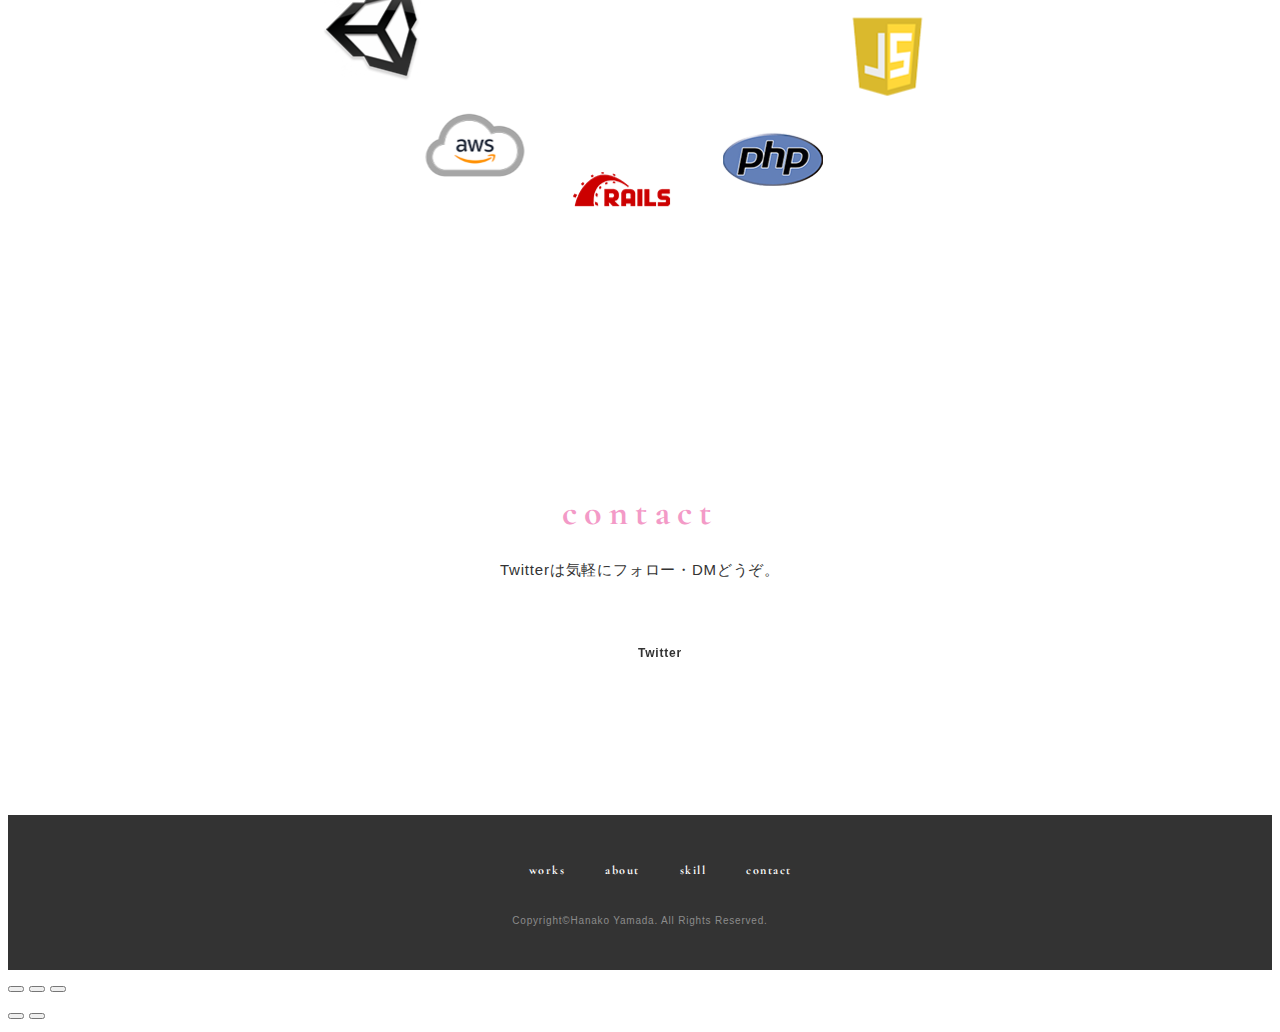
==== commit 5b727650: "細かい文章の修正" ====
--- a/index.html
+++ b/index.html
@@ -83,7 +83,7 @@
             <h2 class="section-title">WORKS</h2>
             <div class="section-desc">
               <p class="text">
-                これまでの制作実績です。</p>
+                これまでの制作</p>
             </div>
           </div>
           <div class="card-wrapper my-gallery">
@@ -277,10 +277,9 @@
             <div class="two-column-desc">
               <p class="text">
                 <ul class="squere-list">
-                  <li>大学生</li>
-                  <li>趣味: ゲーム開発/モデリング/VR・AR</li>
-                  <li>研究: AR</li>
-                  <li>ゲーム会社中心に就活中</li>
+                  <li>ゲームクリエイター</li>
+                  <li>趣味: VTuber/ゲーム開発/VR・AR</li>
+                  <li>興味: Procedural Animation</li>
                 </ul>
               </p>
             </div>
@@ -292,38 +291,10 @@
           <div class="section-title-block">
             <h2 class="section-title">SKILL</h2>
             <p class="section-desc">
-              広く浅く触ってます。
+              広く浅く触ってます。マウスを近づけるとうねうねするよ。
             </p>
           </div>
-          <div id="skillCanvas" class="icon-wrapper">
-            <div class="skill-icon">
-              <img src="img/skill/html.png" alt="">
-            </div>
-            <div class="skill-icon">
-              <img src="img/skill/js.png" alt="">
-            </div>
-            <div class="skill-icon">
-              <img src="img/skill/php.png" alt="">
-            </div>
-            <div class="skill-icon">
-              <img src="img/skill/rails.png" alt="">
-            </div>
-            <div class="skill-icon">
-              <img src="img/skill/aws.png" alt="">
-            </div>
-            <div class="skill-icon">
-              <img src="img/skill/unity.png" alt="">
-            </div>
-            <div class="skill-icon">
-              <img src="img/skill/cpp.png" alt="">
-            </div>
-            <div class="skill-icon">
-              <img src="img/skill/blender.png" alt="">
-            </div>
-            <div class="skill-icon">
-              <img src="img/skill/shader.png" alt="">
-            </div>
-          </div>
+          <div id="skillCanvas" class="icon-wrapper"></div>
         </div>
       </section>
       <section class="section" id="contact">
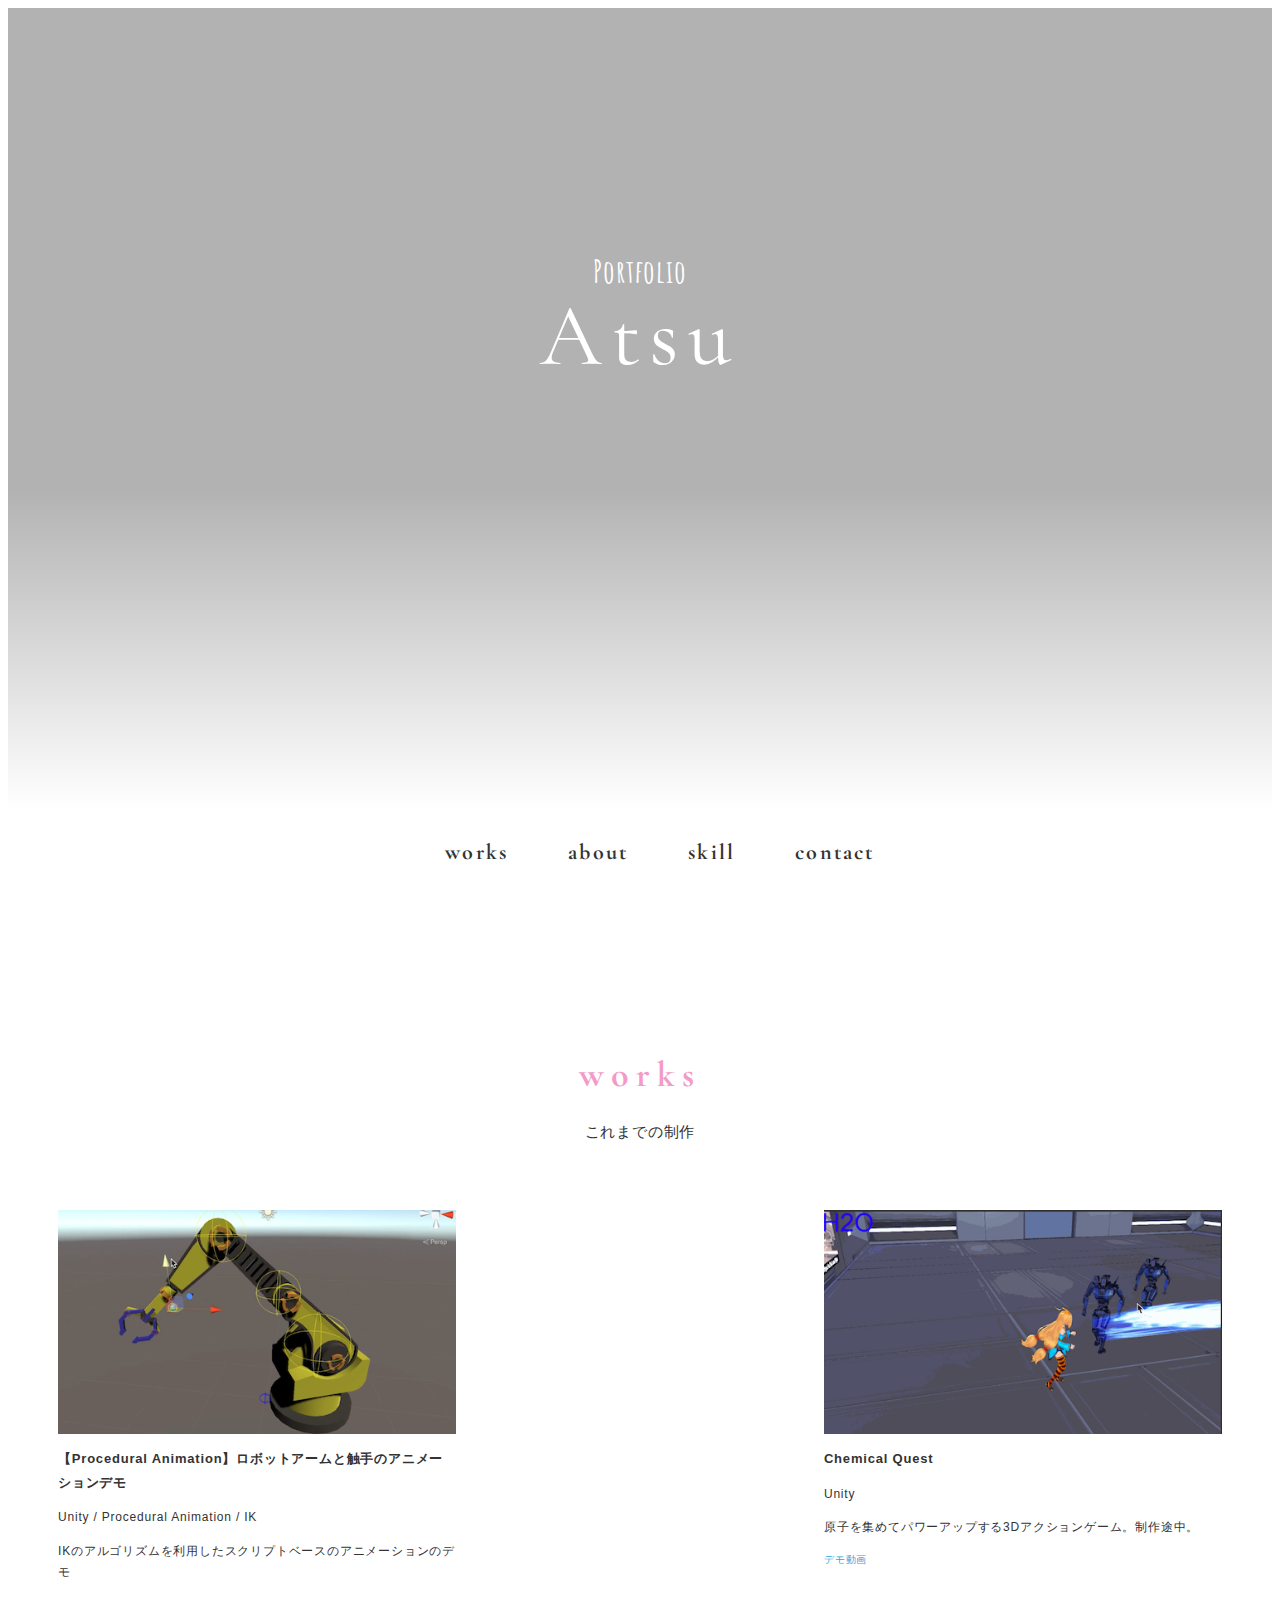
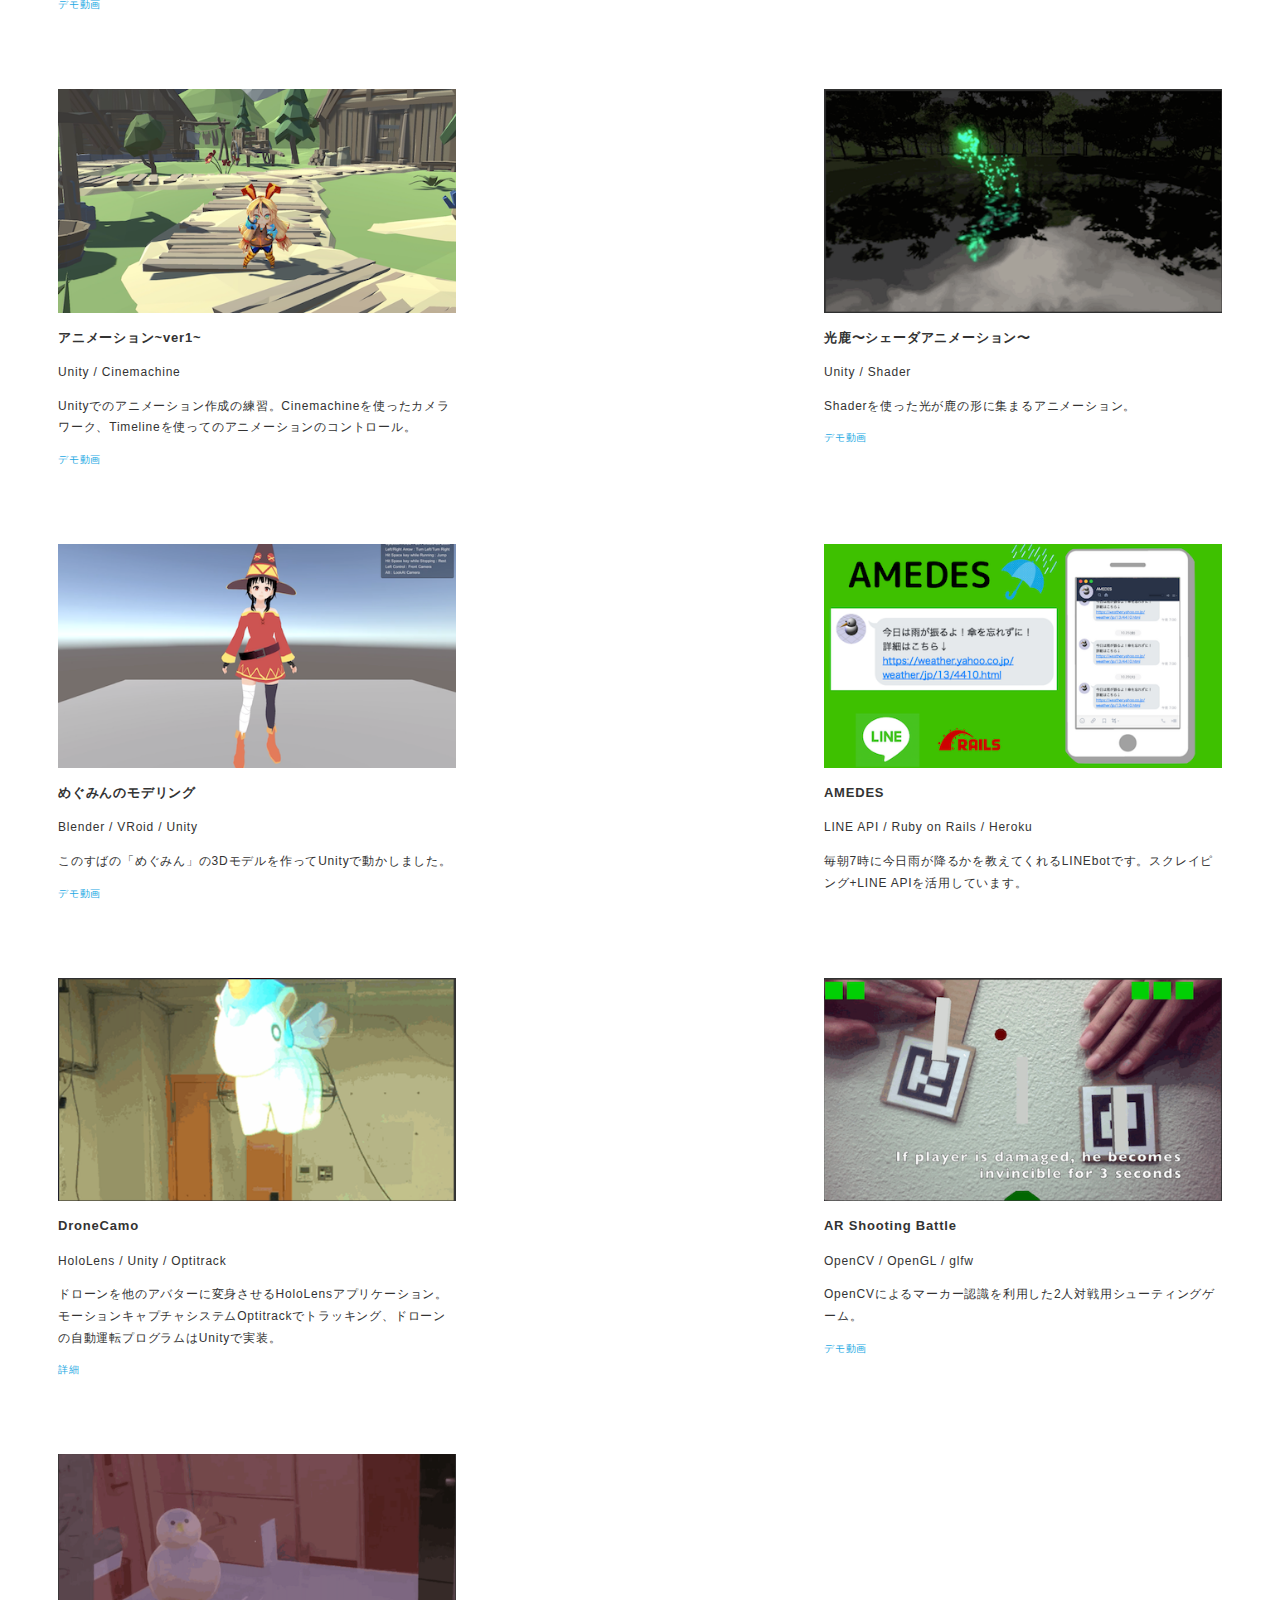
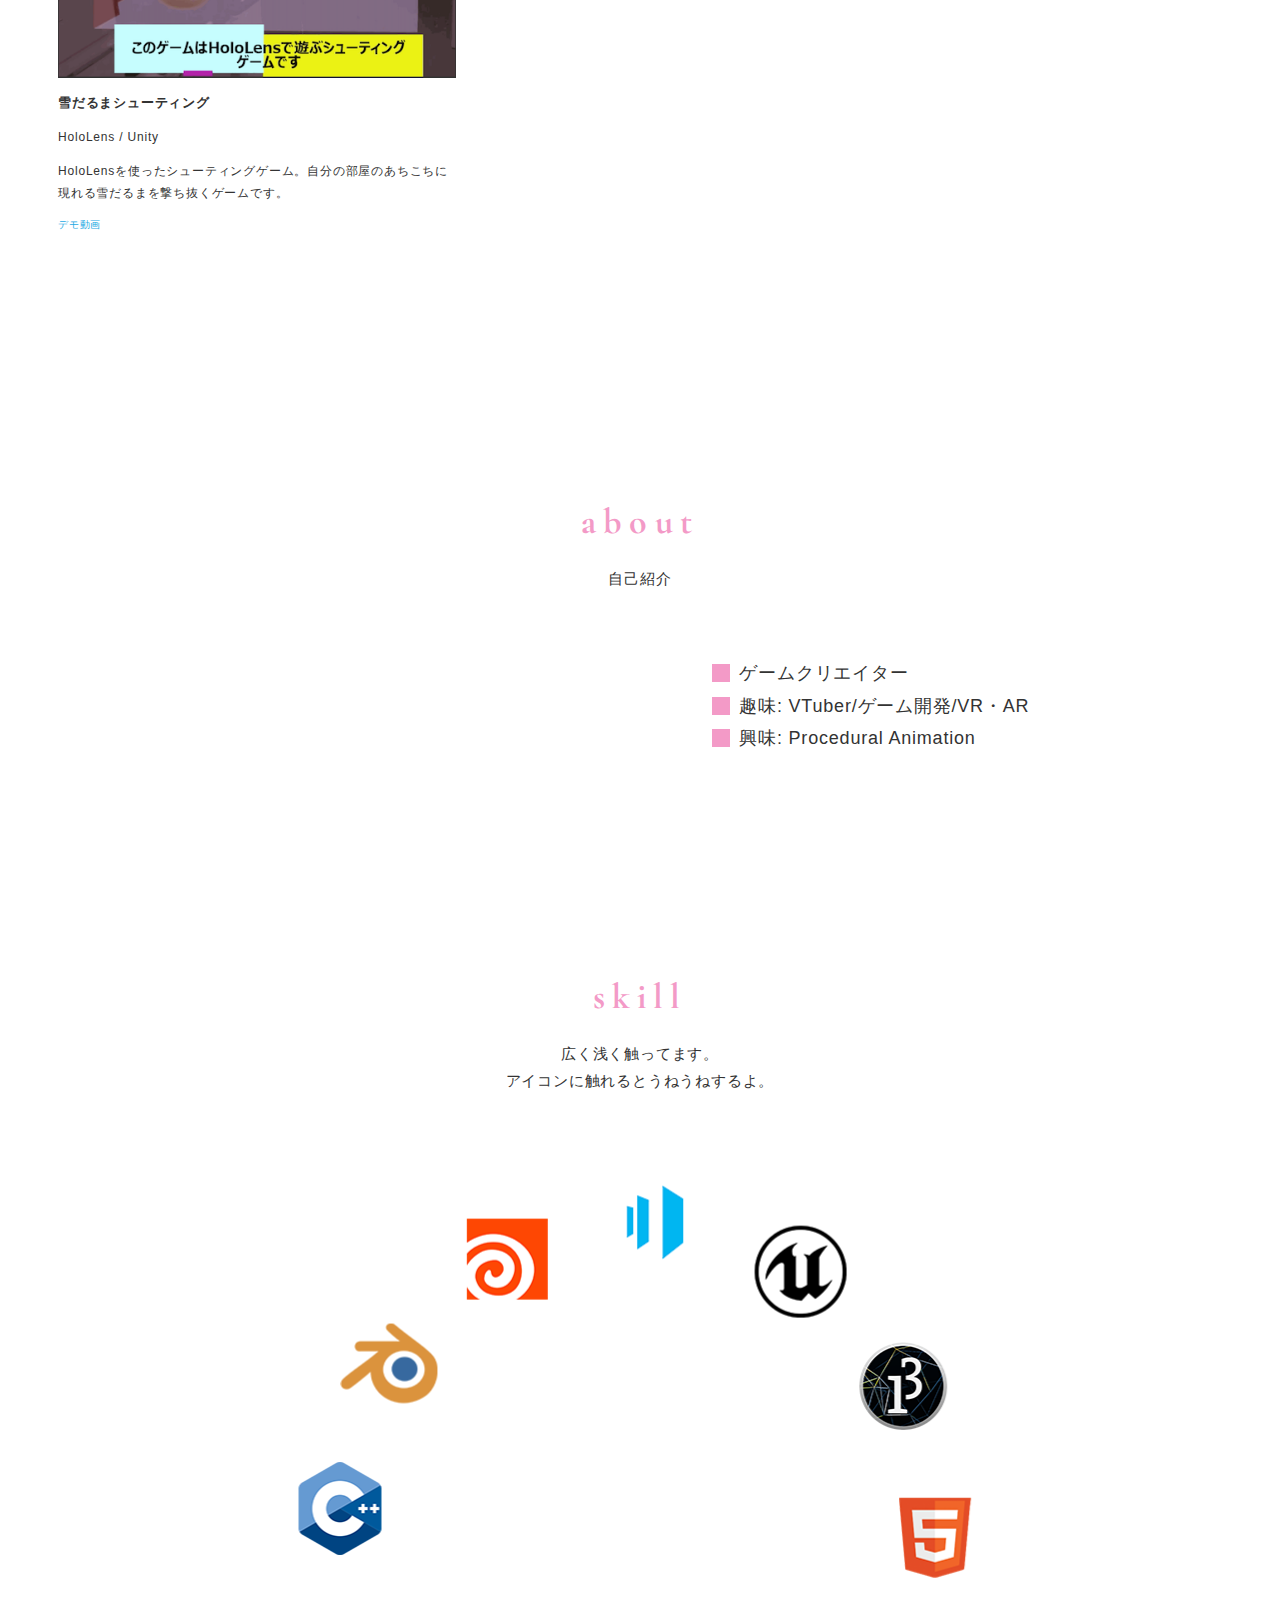
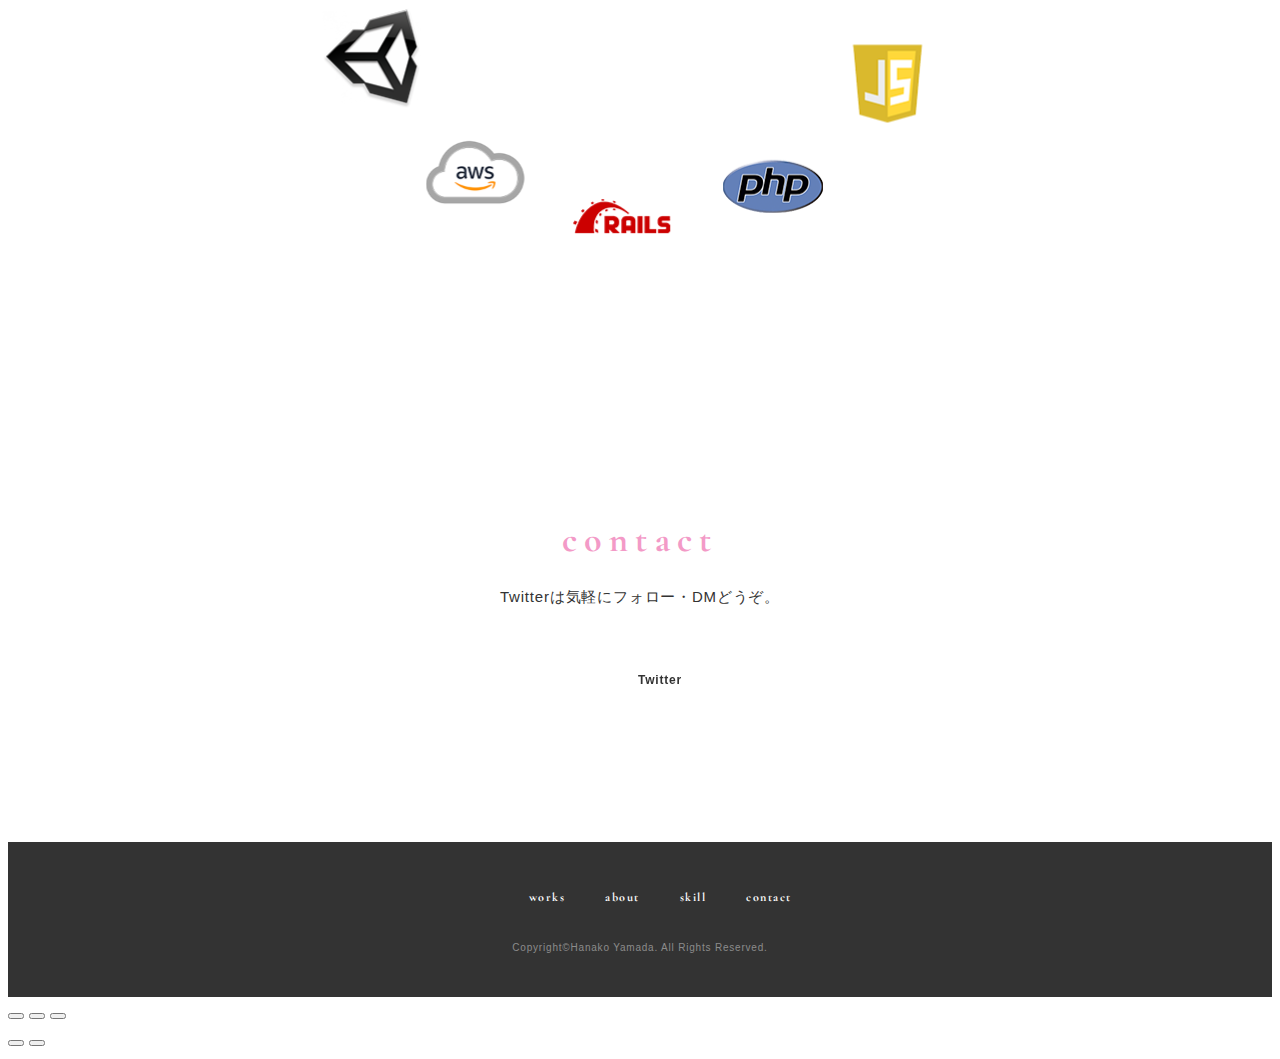
==== commit f7e95d90: "若干の文章修正" ====
--- a/index.html
+++ b/index.html
@@ -291,7 +291,7 @@
           <div class="section-title-block">
             <h2 class="section-title">SKILL</h2>
             <p class="section-desc">
-              広く浅く触ってます。マウスを近づけるとうねうねするよ。
+              広く浅く触ってます。<br />アイコンに触れるとうねうねするよ。
             </p>
           </div>
           <div id="skillCanvas" class="icon-wrapper"></div>
